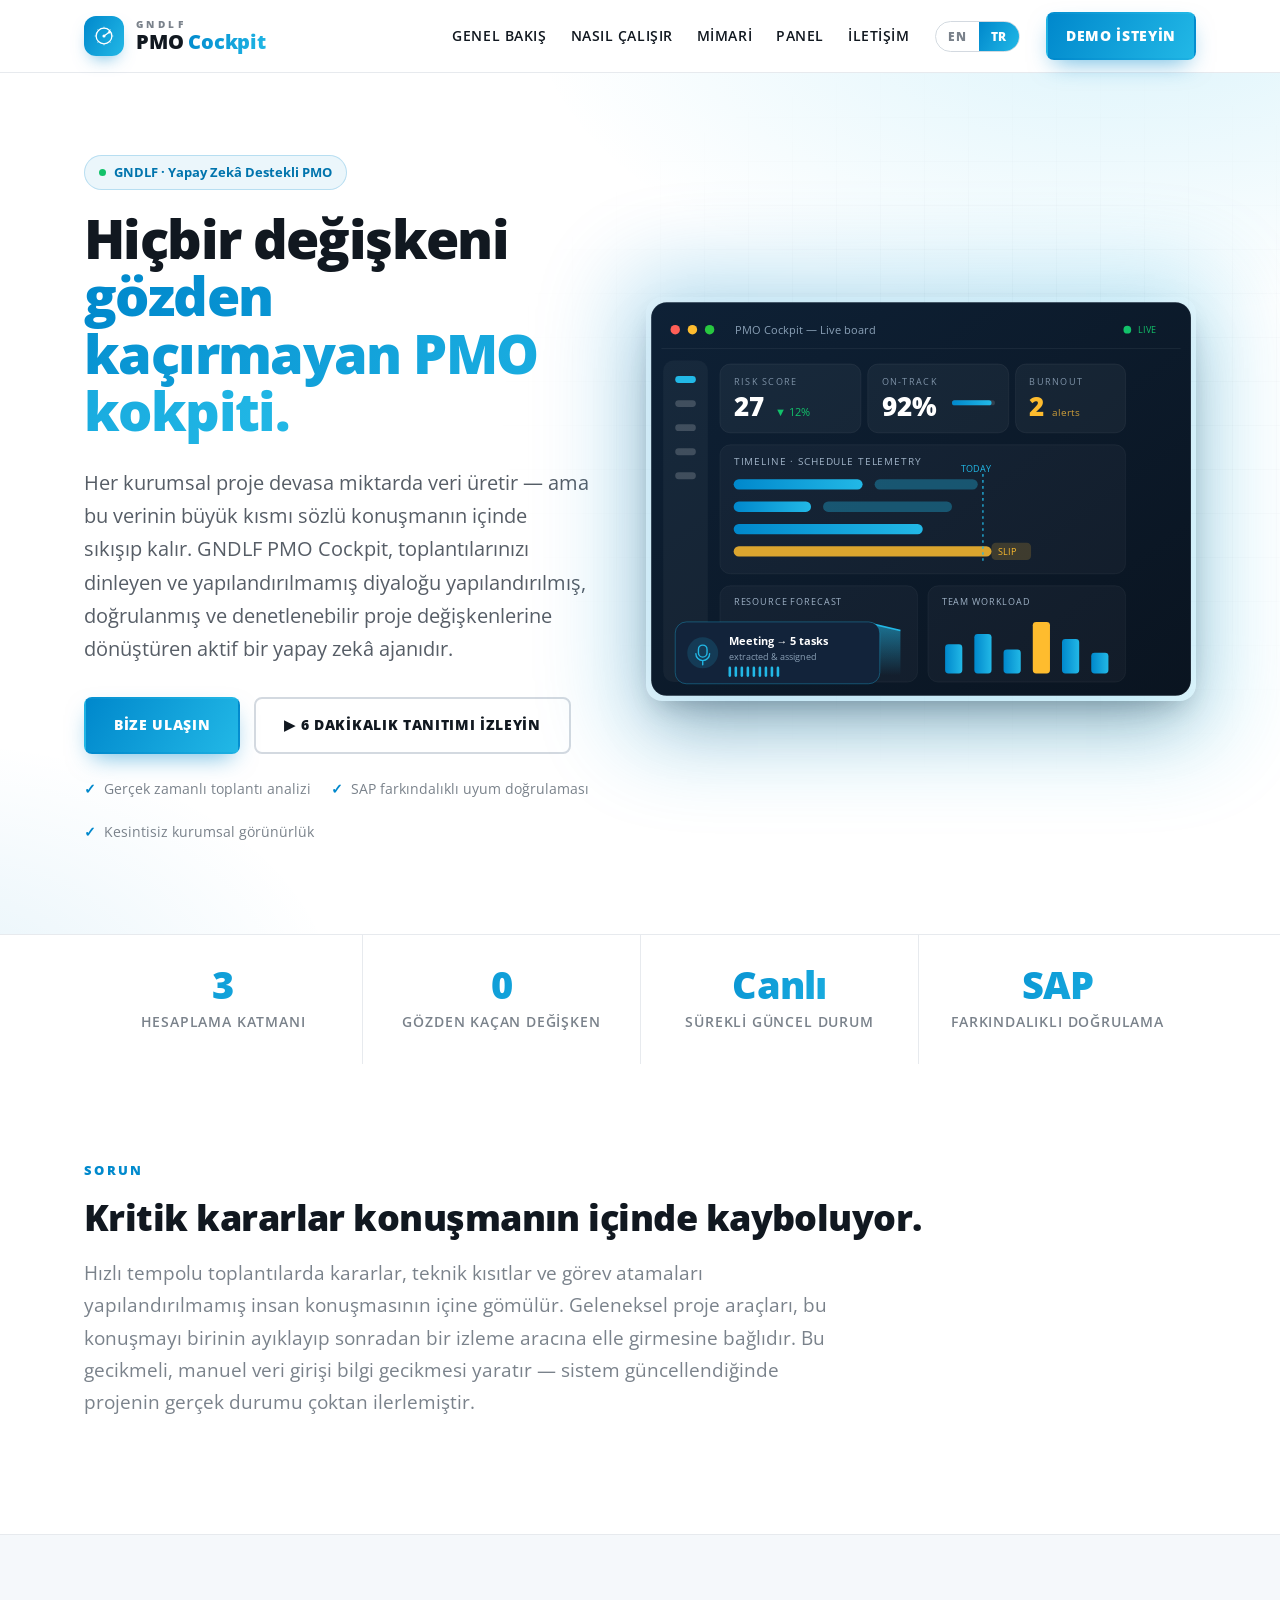
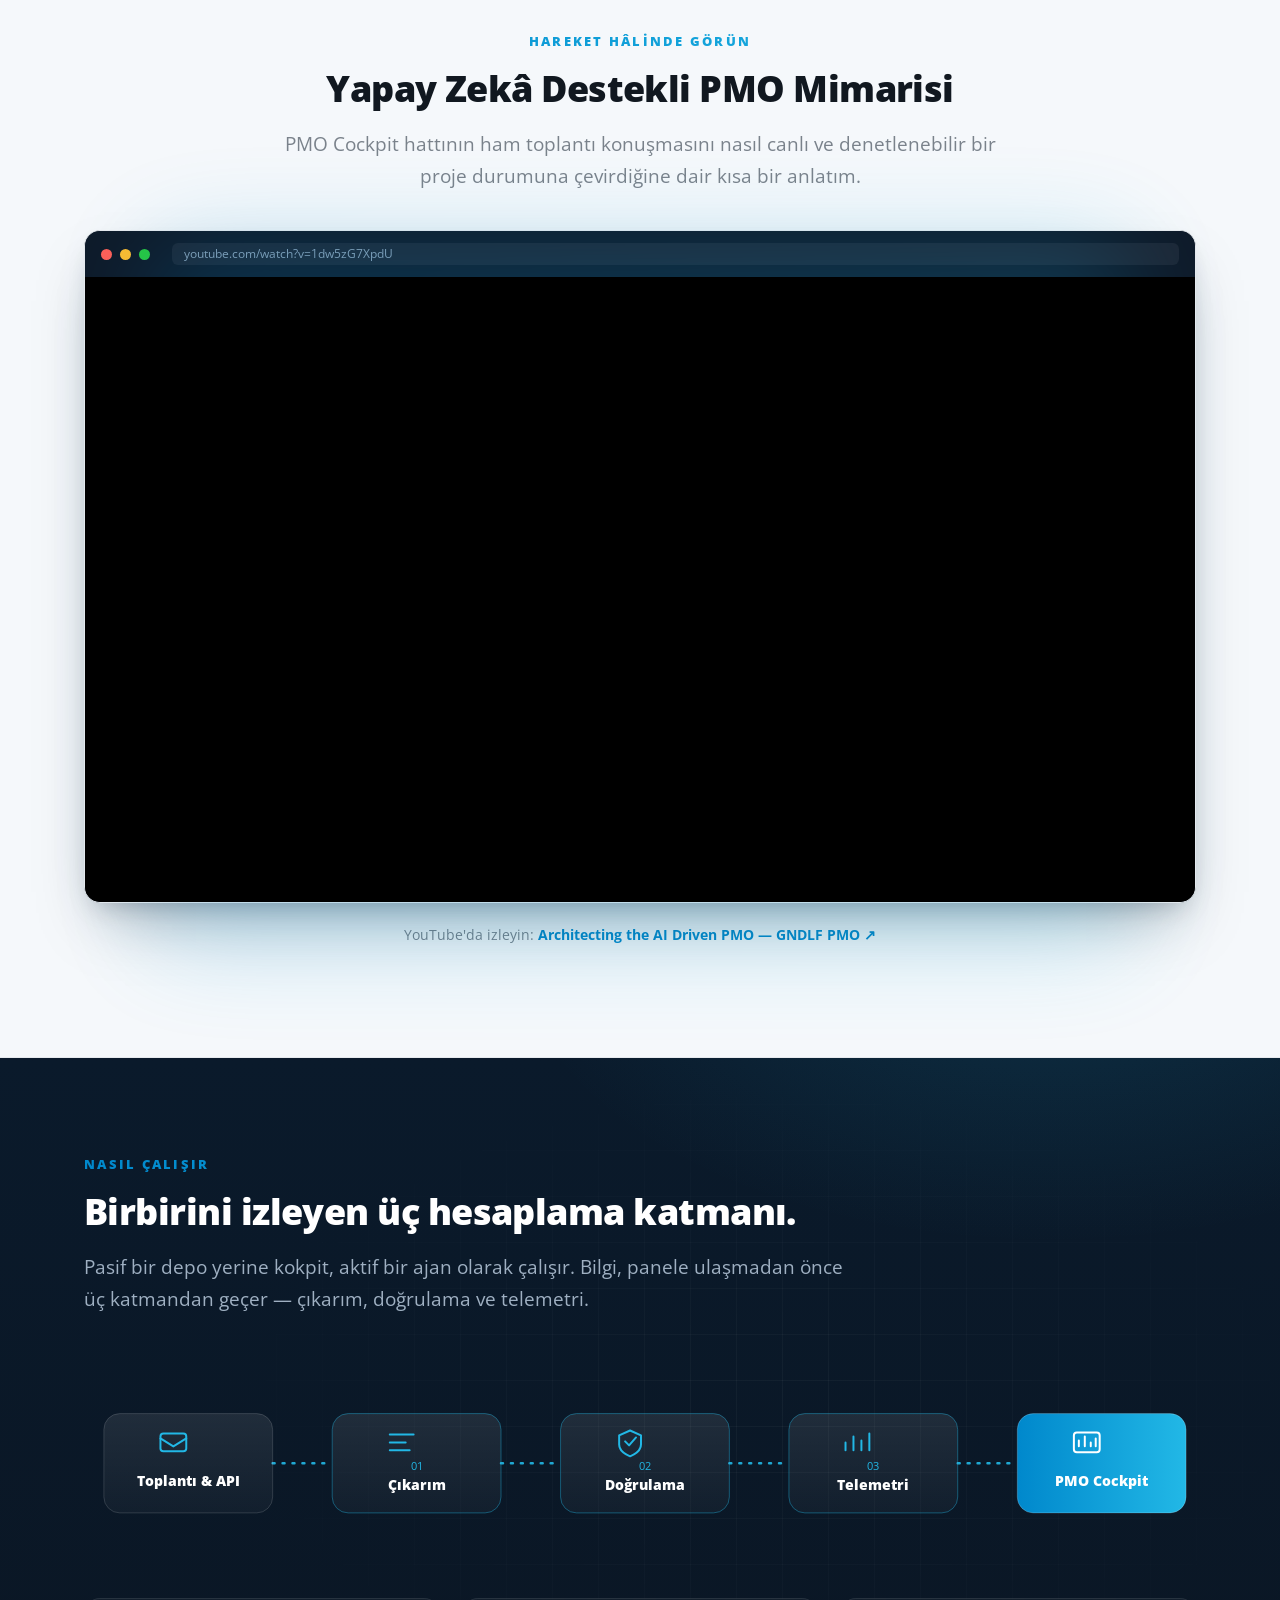
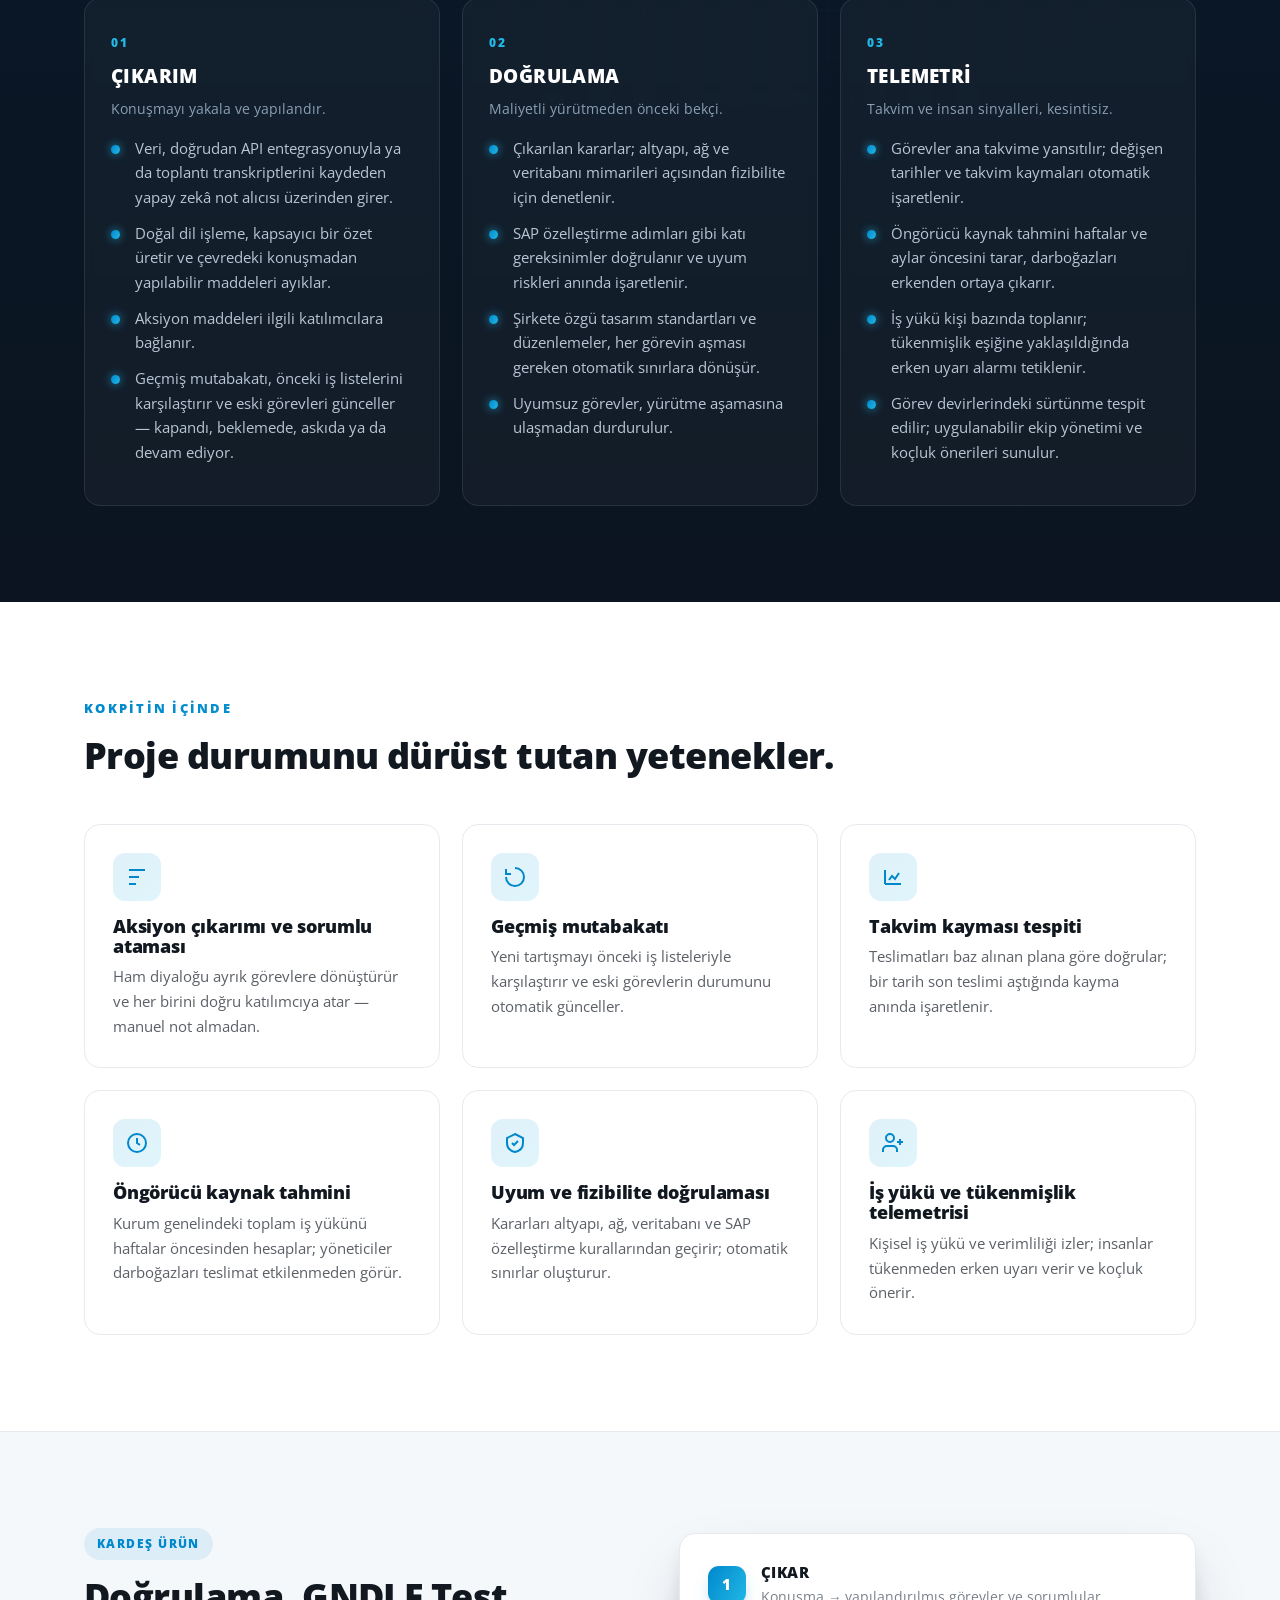
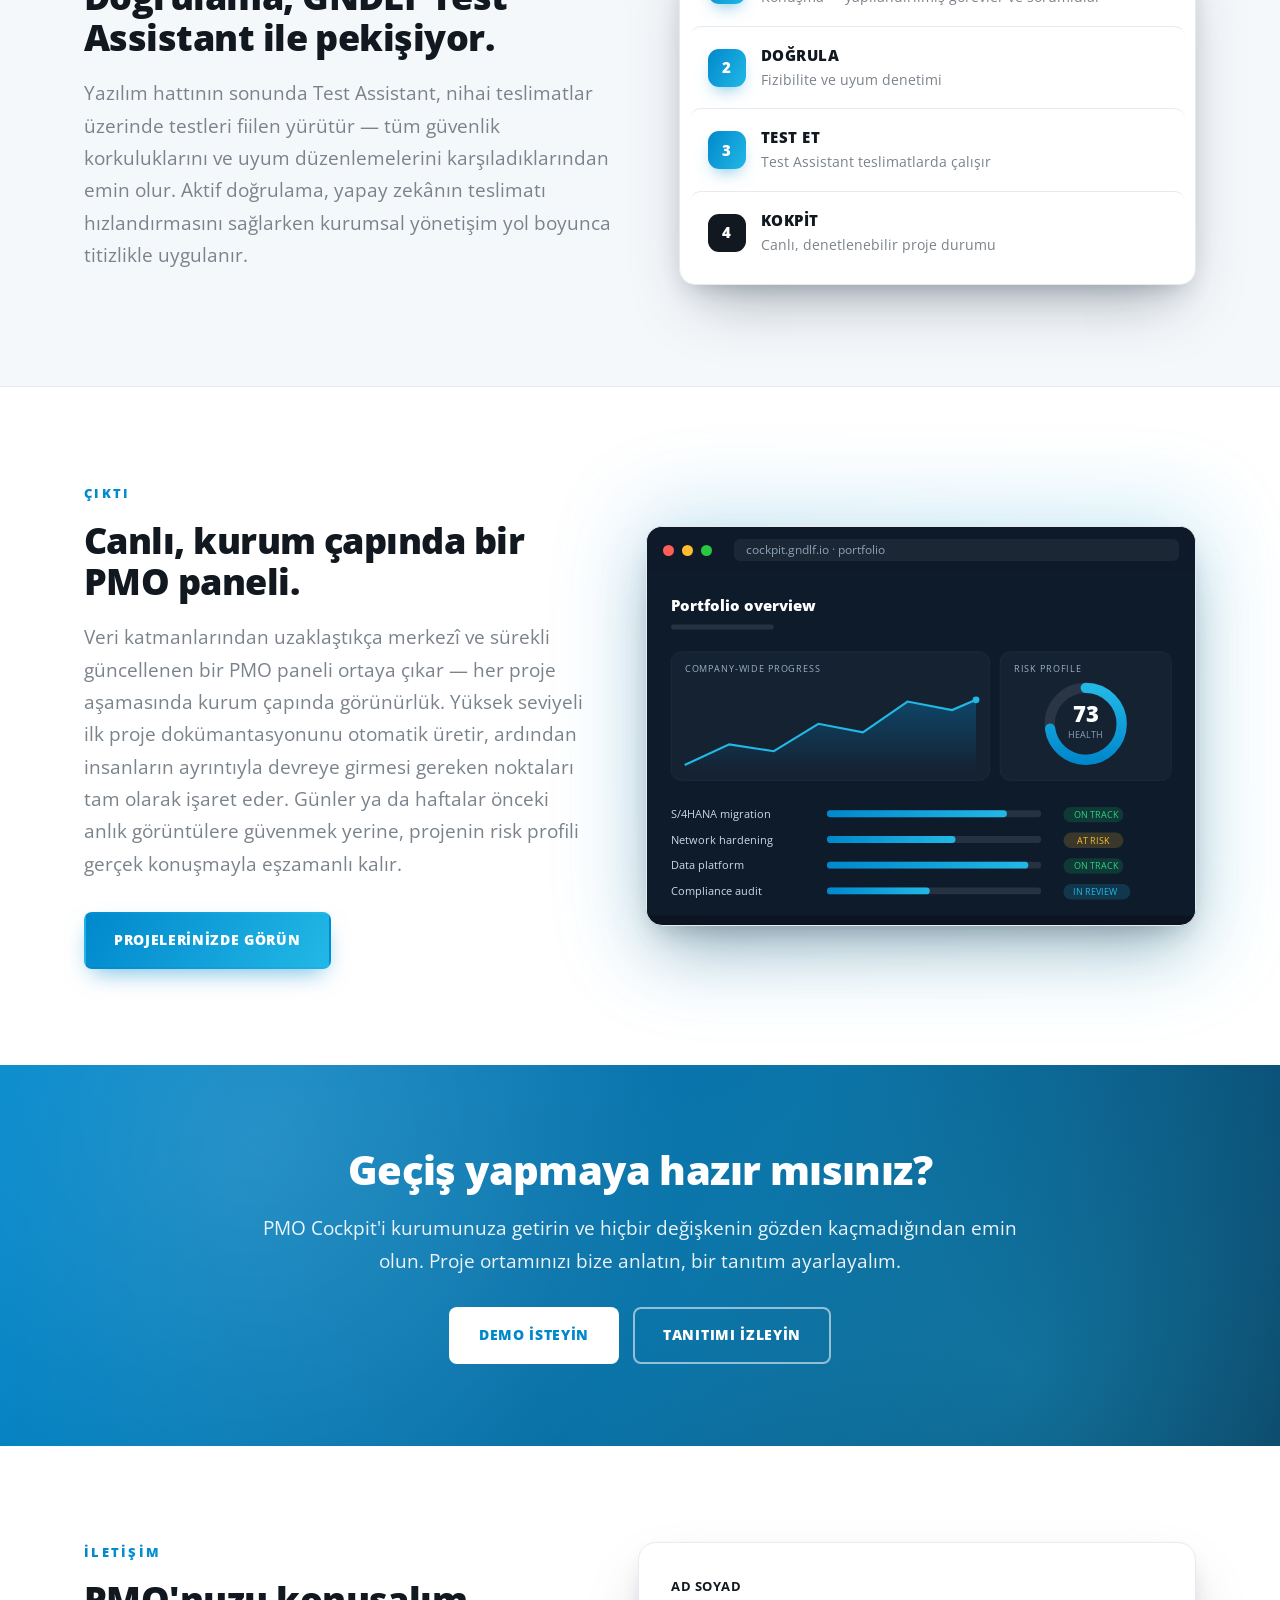
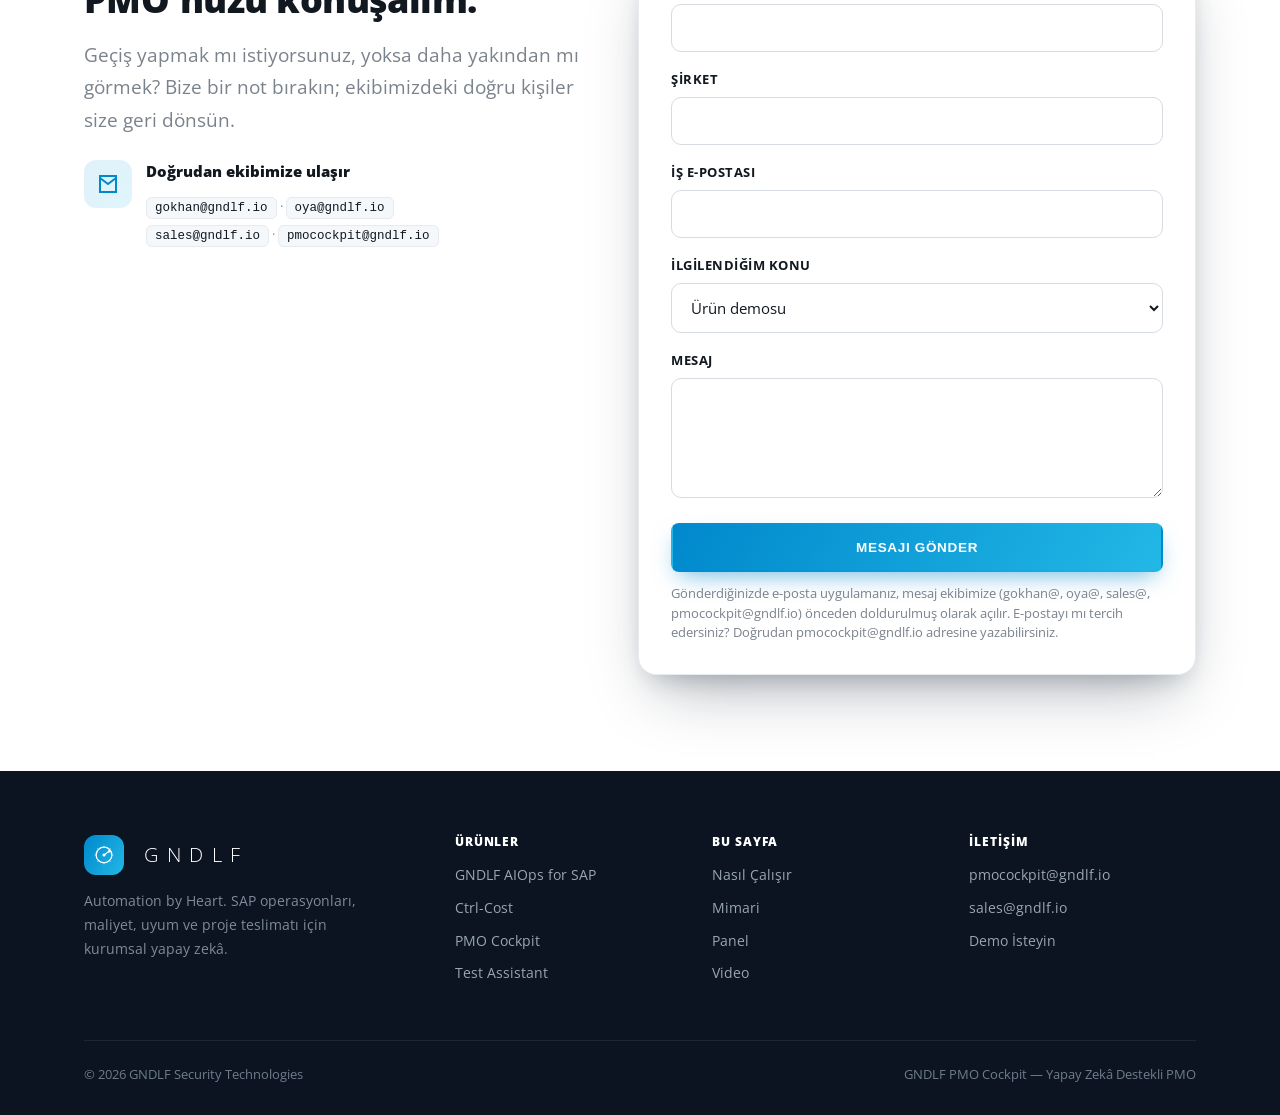
==== pmo-cockpit.html @ fa9b5750 "GNDLF PMO Cockpit sayfası eklendi ve ürün kutucuğuna link verildi - pmo-cockpit.html eklendi (yüklen" ====
<!doctype html>
<html lang="tr">
<head>
<meta charset="utf-8">
<meta name="viewport" content="width=device-width, initial-scale=1">
<title>GNDLF PMO Cockpit — AI-Driven PMO</title>
<meta name="description" content="GNDLF PMO Cockpit — an active AI agent that turns meeting speech into structured, validated, governed project variables. Extraction, validation and telemetry in one enterprise PMO cockpit.">
<link rel="preconnect" href="https://fonts.googleapis.com">
<link rel="preconnect" href="https://fonts.gstatic.com" crossorigin>
<link href="https://fonts.googleapis.com/css2?family=Open+Sans:ital,wght@0,300;0,400;0,600;0,700;0,800;1,400&display=swap" rel="stylesheet">
<link rel="icon" type="image/svg+xml" href="data:image/svg+xml,%3Csvg xmlns='http://www.w3.org/2000/svg' viewBox='0 0 120 120'%3E%3Ccircle cx='60' cy='60' r='60' fill='%230A1128'/%3E%3Cpath d='M80 80 A30 30 0 1 1 89 49' fill='none' stroke='%23D4AF37' stroke-width='12' stroke-linecap='round'/%3E%3Cpath d='M56 54 L85 57 L85 61 L56 64 Z' fill='%23D4AF37'/%3E%3Crect x='24' y='46' width='8' height='8' rx='1.5' fill='%23D4AF37'/%3E%3Crect x='15' y='56' width='6' height='6' rx='1' fill='%23D4AF37'/%3E%3C/svg%3E">
<style>
  :root{
    --ink:#111820;
    --body:#5b6067;
    --muted:#7a828b;
    --blue:#0088cc;
    --blue-2:#22b8e6;
    --blue-dark:#0074ad;
    --navy:#0a1a2b;
    --navy-2:#0d2438;
    --line:#e7eaee;
    --bg:#ffffff;
    --bg-alt:#f5f8fb;
    --dark:#0b1420;
    --radius:8px;
    --wrap:1160px;
    --shadow-sm:0 1px 2px rgba(16,24,32,.05), 0 6px 20px rgba(16,24,32,.06);
    --shadow-lg:0 30px 60px -20px rgba(10,26,43,.35), 0 12px 26px -12px rgba(10,26,43,.25);
    --grad:linear-gradient(120deg,#0088cc,#22b8e6);
  }
  *{box-sizing:border-box}
  html{scroll-behavior:smooth}
  body{
    margin:0;font-family:"Open Sans",Arial,sans-serif;color:var(--body);
    background:var(--bg);font-size:17px;line-height:1.7;-webkit-font-smoothing:antialiased;overflow-x:hidden
  }
  a{color:var(--blue);text-decoration:none}
  a:hover{color:var(--blue-dark)}
  img,svg{max-width:100%}
  .wrap{max-width:var(--wrap);margin:0 auto;padding:0 24px}
  h1,h2,h3,h4{color:var(--ink);font-weight:800;line-height:1.14;margin:0 0 .5em;letter-spacing:-.015em}
  h2{font-size:36px}
  h3{font-size:20px}
  .eyebrow{font-size:12.5px;font-weight:800;letter-spacing:.18em;text-transform:uppercase;
    background:var(--grad);-webkit-background-clip:text;background-clip:text;-webkit-text-fill-color:transparent;color:var(--blue);margin:0 0 16px}
  .section{padding:96px 0}
  .section--alt{background:var(--bg-alt);border-top:1px solid var(--line);border-bottom:1px solid var(--line)}
  .lead{font-size:19px;color:var(--muted);max-width:760px}
  .center{text-align:center}
  .center .lead{margin-left:auto;margin-right:auto}

  /* Buttons */
  .btn{display:inline-flex;align-items:center;gap:9px;font-weight:800;text-transform:uppercase;letter-spacing:.05em;
    font-size:13.5px;padding:15px 28px;border-radius:var(--radius);cursor:pointer;border:2px solid transparent;transition:.18s ease;white-space:nowrap}
  .btn--primary{background:var(--grad);color:#fff;box-shadow:0 10px 24px -8px rgba(0,136,204,.6)}
  .btn--primary:hover{color:#fff;transform:translateY(-2px);box-shadow:0 16px 30px -8px rgba(0,136,204,.7)}
  .btn--ghost{background:transparent;color:var(--ink);border-color:#d3d9e0}
  .btn--ghost:hover{border-color:var(--blue);color:var(--blue)}
  .btn--light{background:#fff;color:var(--ink)}
  .btn--light:hover{color:var(--blue)}
  .btn--onblue{background:#fff;color:var(--blue)}
  .btn--onblue:hover{transform:translateY(-2px)}
  .btn--outline-light{background:transparent;color:#fff;border-color:rgba(255,255,255,.55)}
  .btn--outline-light:hover{border-color:#fff;color:#fff}

  /* Header */
  header{position:sticky;top:0;z-index:60;background:rgba(255,255,255,.85);backdrop-filter:blur(12px);border-bottom:1px solid var(--line)}
  .nav{display:flex;align-items:center;gap:26px;height:72px;position:relative}
  .brand{display:flex;align-items:center;gap:12px;margin-right:auto;text-decoration:none}
  .brandmark{width:40px;height:40px;flex:0 0 40px;border-radius:12px;background:var(--grad);color:#fff;
    display:flex;align-items:center;justify-content:center;box-shadow:0 8px 18px -8px rgba(0,136,204,.7)}
  .brandmark svg{width:24px;height:24px;display:block}
  .wordmark{line-height:1}
  .kicker{display:block;font-size:9.5px;font-weight:800;letter-spacing:.36em;text-transform:uppercase;color:var(--muted);margin-bottom:3px}
  .wname{font-size:20px;font-weight:800;letter-spacing:-.01em;color:var(--ink)}
  .wname .c{background:var(--grad);-webkit-background-clip:text;background-clip:text;-webkit-text-fill-color:transparent}
  .logo{font-weight:300;font-size:26px;letter-spacing:.42em;color:var(--ink);text-transform:uppercase;padding-left:.42em}
  .foot-brand{display:flex;align-items:center;gap:12px}
  .foot-brand .brandmark{box-shadow:none}
  .nav-links{display:flex;gap:24px}
  .nav-links a{color:var(--ink);font-weight:600;font-size:14px;text-transform:uppercase;letter-spacing:.04em}
  .nav-links a:hover{color:var(--blue)}
  .lang{display:flex;border:1px solid #d3d9e0;border-radius:40px;overflow:hidden}
  .lang button{border:0;background:transparent;padding:6px 12px;font-family:inherit;font-weight:800;font-size:12px;letter-spacing:.05em;color:var(--muted);cursor:pointer}
  .lang button.active{background:var(--grad);color:#fff}
  .nav .btn{padding:11px 18px}
  .menu-toggle{display:none;border:0;background:transparent;cursor:pointer;font-size:24px;color:var(--ink);line-height:1}

  /* HERO */
  .hero{position:relative;overflow:hidden;padding:82px 0 90px;background:
    radial-gradient(1000px 520px at 88% -8%, rgba(34,184,230,.16), transparent 60%),
    radial-gradient(760px 480px at -6% 108%, rgba(0,136,204,.10), transparent 55%),#fff}
  .hero::before{content:"";position:absolute;inset:0;
    background-image:linear-gradient(rgba(10,26,43,.035) 1px,transparent 1px),linear-gradient(90deg,rgba(10,26,43,.035) 1px,transparent 1px);
    background-size:44px 44px;mask-image:radial-gradient(700px 500px at 78% 40%,#000,transparent 75%);pointer-events:none}
  .hero .wrap{position:relative;display:grid;grid-template-columns:1.03fr 1.12fr;gap:56px;align-items:center}
  .hero-badge{display:inline-flex;align-items:center;gap:8px;font-size:12.5px;font-weight:700;color:var(--blue-dark);
    background:rgba(0,136,204,.08);border:1px solid rgba(0,136,204,.22);padding:6px 14px;border-radius:40px;margin-bottom:20px}
  .hero-badge .d{width:7px;height:7px;border-radius:50%;background:#12c26a;box-shadow:0 0 0 0 rgba(18,194,106,.6);animation:pulse 2s infinite}
  @keyframes pulse{0%{box-shadow:0 0 0 0 rgba(18,194,106,.5)}70%{box-shadow:0 0 0 8px rgba(18,194,106,0)}100%{box-shadow:0 0 0 0 rgba(18,194,106,0)}}
  .hero h1{font-size:54px;line-height:1.06;letter-spacing:-.03em;color:var(--ink)}
  .hero h1 .grad{background:var(--grad);-webkit-background-clip:text;background-clip:text;-webkit-text-fill-color:transparent}
  .hero .lead{margin-top:20px;font-size:19.5px;color:#565d66}
  .hero-cta{display:flex;gap:14px;flex-wrap:wrap;margin-top:32px}
  .hero-note{margin-top:24px;font-size:13.5px;color:var(--muted);display:flex;gap:20px;flex-wrap:wrap}
  .hero-note span{display:inline-flex;align-items:center;gap:8px}
  .tick{color:var(--blue);font-weight:800}
  .hero-visual{position:relative}
  .hero-visual .glow{position:absolute;inset:-6% -4% -10% -4%;background:var(--grad);filter:blur(46px);opacity:.28;border-radius:30px;z-index:0}
  .hero-visual svg{position:relative;z-index:1;display:block;width:100%;height:auto;border-radius:16px;box-shadow:var(--shadow-lg)}

  /* STATS strip */
  .stats{border-top:1px solid var(--line);background:#fff}
  .stats .wrap{display:grid;grid-template-columns:repeat(4,1fr);gap:0}
  .stats .s{padding:30px 24px;text-align:center;border-left:1px solid var(--line)}
  .stats .s:first-child{border-left:0}
  .stats .n{font-size:38px;font-weight:800;letter-spacing:-.02em;background:var(--grad);-webkit-background-clip:text;background-clip:text;-webkit-text-fill-color:transparent;line-height:1}
  .stats .l{font-size:13.5px;color:var(--muted);margin-top:8px;text-transform:uppercase;letter-spacing:.06em;font-weight:600}

  /* VIDEO */
  .browser{border-radius:16px;overflow:hidden;box-shadow:var(--shadow-lg);border:1px solid var(--line);background:#0b1420}
  .browser .bar{display:flex;align-items:center;gap:8px;padding:12px 16px;background:#0e1a29}
  .browser .bar i{width:11px;height:11px;border-radius:50%;display:inline-block}
  .browser .bar .u{margin-left:14px;flex:1;height:22px;border-radius:6px;background:rgba(255,255,255,.06);display:flex;align-items:center;padding:0 12px;color:#8aa0b6;font-size:12px}
  .video-frame{position:relative;padding-top:56.25%;background:#000}
  .video-frame iframe{position:absolute;inset:0;width:100%;height:100%;border:0}
  .video-glow{position:relative}
  .video-glow::before{content:"";position:absolute;inset:2% 6% -6% 6%;background:var(--grad);filter:blur(50px);opacity:.22;border-radius:30px}
  .video-meta{margin-top:20px;font-size:14px;color:var(--muted)}
  .video-meta a{font-weight:700}

  /* DARK architecture band */
  .section--dark{position:relative;background:radial-gradient(900px 500px at 82% -10%,rgba(34,184,230,.14),transparent 60%),linear-gradient(180deg,#0a1a2b,#0b1420);color:#c4cfdb;overflow:hidden}
  .section--dark::before{content:"";position:absolute;inset:0;
    background-image:linear-gradient(rgba(255,255,255,.04) 1px,transparent 1px),linear-gradient(90deg,rgba(255,255,255,.04) 1px,transparent 1px);
    background-size:46px 46px;mask-image:radial-gradient(760px 460px at 60% 30%,#000,transparent 78%);pointer-events:none}
  .section--dark .wrap{position:relative}
  .section--dark h2{color:#fff}
  .section--dark .lead{color:#9fb0c2}
  .section--dark .eyebrow{color:#22b8e6}
  .pipe-wrap{margin:44px 0 8px;overflow-x:auto}
  .pipe-wrap svg{min-width:860px;width:100%;height:auto;display:block}
  .layers{display:grid;grid-template-columns:repeat(3,1fr);gap:22px;margin-top:30px}
  .layer{background:rgba(255,255,255,.035);border:1px solid rgba(255,255,255,.09);border-radius:16px;padding:28px 26px;transition:.2s ease;backdrop-filter:blur(4px)}
  .layer:hover{border-color:rgba(34,184,230,.5);transform:translateY(-3px);box-shadow:0 24px 50px -24px rgba(0,0,0,.7)}
  .layer .num{font-size:12px;font-weight:800;color:#22b8e6;letter-spacing:.14em}
  .layer h3{margin-top:10px;color:#fff;text-transform:uppercase;letter-spacing:.02em;font-size:19px}
  .layer .cap{margin:4px 0 0;color:#8ba0b4;font-size:14px}
  .layer ul{margin:16px 0 0;padding:0;list-style:none}
  .layer li{position:relative;padding-left:24px;margin-bottom:11px;font-size:14.5px;color:#b9c6d4}
  .layer li::before{content:"";position:absolute;left:0;top:8px;width:9px;height:9px;border-radius:50%;background:var(--grad);box-shadow:0 0 10px rgba(34,184,230,.8)}

  /* FEATURE grid */
  .grid{display:grid;grid-template-columns:repeat(3,1fr);gap:22px;margin-top:48px}
  .card{position:relative;background:#fff;border:1px solid var(--line);border-radius:16px;padding:28px;transition:.2s ease;overflow:hidden}
  .card::after{content:"";position:absolute;left:0;top:0;height:3px;width:100%;background:var(--grad);transform:scaleX(0);transform-origin:left;transition:.25s}
  .card:hover{border-color:#c7e6f5;box-shadow:var(--shadow-lg);transform:translateY(-4px)}
  .card:hover::after{transform:scaleX(1)}
  .ic{width:48px;height:48px;border-radius:12px;background:linear-gradient(135deg,rgba(0,136,204,.12),rgba(34,184,230,.14));color:var(--blue);display:flex;align-items:center;justify-content:center;margin-bottom:16px}
  .ic svg{width:24px;height:24px}
  .card h3{font-size:17.5px;letter-spacing:-.01em}
  .card p{margin:6px 0 0;font-size:14.5px}

  /* SPLIT (test assistant) */
  .split{display:grid;grid-template-columns:1.05fr 1fr;gap:52px;align-items:center}
  .badge{display:inline-block;font-size:12px;font-weight:800;letter-spacing:.12em;text-transform:uppercase;color:var(--blue);background:rgba(0,136,204,.10);padding:6px 13px;border-radius:40px;margin-bottom:16px}
  .flow{background:#fff;border:1px solid var(--line);border-radius:16px;padding:10px;box-shadow:var(--shadow-lg)}
  .flow .step{display:flex;align-items:center;gap:15px;padding:17px 18px;border-radius:11px;transition:.2s}
  .flow .step:hover{background:var(--bg-alt)}
  .flow .step + .step{border-top:1px solid var(--line)}
  .flow .dot{width:38px;height:38px;border-radius:11px;flex:0 0 38px;background:var(--grad);color:#fff;display:flex;align-items:center;justify-content:center;font-weight:800;font-size:15px;box-shadow:0 8px 18px -8px rgba(0,136,204,.7)}
  .flow .step:last-child .dot{background:var(--ink);box-shadow:none}
  .flow .t{font-weight:800;color:var(--ink);font-size:14.5px;text-transform:uppercase;letter-spacing:.03em}
  .flow .d{font-size:13.5px;color:var(--muted)}

  /* DASHBOARD section */
  .dash-grid{display:grid;grid-template-columns:1fr 1.08fr;gap:52px;align-items:center}
  .dash-visual{position:relative}
  .dash-visual .glow{position:absolute;inset:-4% -2% -8% -2%;background:var(--grad);filter:blur(44px);opacity:.2;border-radius:24px}
  .dash-visual .browser{position:relative}

  /* CTA band */
  .band{position:relative;overflow:hidden;background:linear-gradient(120deg,#0088cc 0%,#0a6fa3 55%,#0a1a2b 130%);color:#fff;text-align:center;padding:82px 0}
  .band::before{content:"";position:absolute;inset:0;background-image:radial-gradient(circle at 20% 20%,rgba(255,255,255,.14),transparent 40%),radial-gradient(circle at 80% 80%,rgba(34,184,230,.3),transparent 45%);pointer-events:none}
  .band .wrap{position:relative}
  .band h2{color:#fff;font-size:40px}
  .band .lead{color:rgba(255,255,255,.92);margin:0 auto}
  .band .hero-cta{justify-content:center;margin-top:30px}

  /* CONTACT */
  .contact-grid{display:grid;grid-template-columns:1fr 1.12fr;gap:56px;align-items:start}
  .form{background:#fff;border:1px solid var(--line);border-radius:18px;padding:32px;box-shadow:var(--shadow-lg)}
  .field{margin-bottom:16px}
  .field label{display:block;font-size:13px;font-weight:700;color:var(--ink);text-transform:uppercase;letter-spacing:.04em;margin-bottom:7px}
  .field input,.field select,.field textarea{width:100%;font-family:inherit;font-size:15px;color:var(--ink);padding:13px 15px;border:1px solid #d6dce2;border-radius:10px;background:#fff;transition:.15s}
  .field input:focus,.field select:focus,.field textarea:focus{outline:none;border-color:var(--blue);box-shadow:0 0 0 3px rgba(0,136,204,.16)}
  .field textarea{min-height:120px;resize:vertical}
  .form .btn{width:100%;justify-content:center}
  .form small{display:block;color:var(--muted);font-size:12.5px;margin-top:12px;line-height:1.55}
  .contact-info ul{padding:0;margin:24px 0 0;list-style:none}
  .contact-info li{margin:0 0 18px;display:flex;gap:14px;align-items:flex-start}
  .contact-info .ic{margin:0;flex:0 0 48px}
  .contact-info .k{font-weight:800;color:var(--ink);font-size:14.5px}
  .recips{margin-top:8px;font-size:13px;color:var(--muted);line-height:2}
  .recips code{background:var(--bg-alt);border:1px solid var(--line);border-radius:6px;padding:3px 8px;font-size:12.5px;color:var(--ink)}

  /* Footer */
  footer{background:var(--dark);color:#9aa6b4;padding:64px 0 30px;font-size:14px}
  footer .cols{display:grid;grid-template-columns:1.5fr 1fr 1fr 1fr;gap:30px}
  footer .logo{color:#fff;font-size:22px}
  footer .tag{color:#7f8b9a;margin-top:14px;max-width:34ch}
  footer h4{color:#fff;text-transform:uppercase;letter-spacing:.08em;font-size:12px;margin:0 0 14px}
  footer a{color:#9aa6b4;display:block;margin-bottom:9px}
  footer a:hover{color:#22b8e6}
  .foot-bottom{border-top:1px solid #1c2836;margin-top:46px;padding-top:22px;display:flex;justify-content:space-between;gap:14px;flex-wrap:wrap;color:#6f7c8b;font-size:13px}

  /* Reveal on scroll (progressive) */
  .js .reveal{opacity:0;transform:translateY(22px);transition:opacity .7s ease,transform .7s ease}
  .js .reveal.in{opacity:1;transform:none}

  /* SVG animation helpers */
  .wv rect{transform-box:fill-box;transform-origin:bottom;animation:wv 1.1s ease-in-out infinite}
  @keyframes wv{0%,100%{transform:scaleY(.35)}50%{transform:scaleY(1)}}
  .blink{animation:blink 1.6s ease-in-out infinite}
  @keyframes blink{0%,100%{opacity:1}50%{opacity:.25}}
  .flowdot{animation:flowdash 2.2s linear infinite}
  @keyframes flowdash{to{stroke-dashoffset:-40}}
  @media (prefers-reduced-motion: reduce){*{animation:none!important;transition:none!important}.js .reveal{opacity:1;transform:none}}

  @media (max-width:980px){
    .hero .wrap{grid-template-columns:1fr;gap:40px}
    .hero-visual{order:-1}
    .split,.contact-grid,.dash-grid{grid-template-columns:1fr}
    .dash-visual{order:-1}
  }
  @media (max-width:900px){
    .menu-toggle{display:block;order:3}
    .lang{order:2}
    .nav-cta{display:none}
    .nav-links{position:absolute;top:72px;left:-24px;right:-24px;flex-direction:column;gap:0;background:#fff;border-bottom:1px solid var(--line);box-shadow:var(--shadow-lg);padding:8px 0;display:none}
    .nav-links.open{display:flex}
    .nav-links a{padding:14px 24px}
    .nav-links a + a{border-top:1px solid var(--line)}
    .hero h1{font-size:42px}
    h2{font-size:29px}
    .band h2{font-size:30px}
    .layers,.grid{grid-template-columns:1fr}
    .stats .wrap{grid-template-columns:repeat(2,1fr)}
    .stats .s:nth-child(-n+2){border-bottom:1px solid var(--line)}
    .stats .s:nth-child(odd){border-left:0}
    .section{padding:68px 0}
  }
  @media (max-width:560px){
    .hero h1{font-size:34px}
    body{font-size:16px}
    .brand .pill{display:none}
    .nav{gap:14px}
    .stats .n{font-size:30px}
  }
</style>
</head>
<body class="no-js">

<svg width="0" height="0" style="position:absolute" aria-hidden="true"><defs>
  <symbol id="dial" viewBox="0 0 64 64">
    <g fill="none" stroke="currentColor" stroke-width="3.4" stroke-linecap="round" stroke-linejoin="round">
      <circle cx="32" cy="32" r="21"/>
      <g stroke-width="2.6" opacity=".55">
        <path d="M32 8 v4"/><path d="M56 32 h-4"/><path d="M32 56 v-4"/><path d="M12 32 h-4"/>
        <path d="M48.9 15.1 l-2.8 2.8"/><path d="M48.9 48.9 l-2.8 -2.8"/><path d="M15.1 48.9 l2.8 -2.8"/><path d="M15.1 15.1 l2.8 2.8"/>
      </g>
      <path d="M32 32 L46 22"/>
    </g>
    <circle cx="32" cy="32" r="4.2" fill="currentColor"/>
    <circle cx="46" cy="22" r="3.4" fill="currentColor"/>
  </symbol>
</defs></svg>

<header>
  <div class="wrap nav">
    <a class="brand" href="#overview" aria-label="GNDLF PMO Cockpit">
      <span class="brandmark"><svg viewBox="0 0 64 64"><use href="#dial"/></svg></span>
      <span class="wordmark">
        <span class="kicker">GNDLF</span>
        <span class="wname">PMO <span class="c">Cockpit</span></span>
      </span>
    </a>
    <nav class="nav-links">
      <a href="#overview" data-i18n="nav_overview">Overview</a>
      <a href="#how" data-i18n="nav_how">How it works</a>
      <a href="#architecture" data-i18n="nav_arch">Architecture</a>
      <a href="#dashboard" data-i18n="nav_dash">Dashboard</a>
      <a href="#contact" data-i18n="nav_contact">Contact</a>
    </nav>
    <div class="lang" role="group" aria-label="Language">
      <button type="button" data-set-lang="en">EN</button>
      <button type="button" data-set-lang="tr">TR</button>
    </div>
    <a href="#contact" class="btn btn--primary nav-cta" data-i18n="nav_cta">Request a demo</a>
    <button class="menu-toggle" id="menuToggle" aria-label="Menu" aria-expanded="false">☰</button>
  </div>
</header>

<!-- HERO -->
<section class="hero" id="overview">
  <div class="wrap">
    <div class="hero-copy">
      <span class="hero-badge"><span class="d"></span><span data-i18n="hero_badge">GNDLF · AI-Driven PMO</span></span>
      <h1><span data-i18n="hero_h1a">The PMO cockpit that</span> <span class="grad" data-i18n="hero_h1b">never misses a variable.</span></h1>
      <p class="lead" data-i18n="hero_lead">Every enterprise project generates a huge amount of data — but most of it stays trapped in the spoken word. GNDLF PMO Cockpit is an active AI agent that listens to your meetings and turns unstructured dialogue into structured, validated, governed project variables.</p>
      <div class="hero-cta">
        <a href="#contact" class="btn btn--primary" data-i18n="hero_cta1">Talk to us</a>
        <a href="#video" class="btn btn--ghost" data-i18n="hero_cta2">▶ Watch the 6-min overview</a>
      </div>
      <div class="hero-note">
        <span><span class="tick">✓</span> <span data-i18n="hero_n1">Real-time meeting ingestion</span></span>
        <span><span class="tick">✓</span> <span data-i18n="hero_n2">SAP-aware compliance validation</span></span>
        <span><span class="tick">✓</span> <span data-i18n="hero_n3">Continuous enterprise visibility</span></span>
      </div>
    </div>

    <!-- HERO PRODUCT MOCKUP (inline SVG) -->
    <div class="hero-visual reveal">
      <span class="glow"></span>
      <svg viewBox="0 0 640 470" role="img" aria-label="PMO Cockpit dashboard preview">
        <defs>
          <linearGradient id="wnd" x1="0" y1="0" x2="1" y2="1">
            <stop offset="0" stop-color="#0e2136"/><stop offset="1" stop-color="#0a1420"/>
          </linearGradient>
          <linearGradient id="bar" x1="0" y1="0" x2="1" y2="0">
            <stop offset="0" stop-color="#0088cc"/><stop offset="1" stop-color="#22b8e6"/>
          </linearGradient>
          <linearGradient id="area" x1="0" y1="0" x2="0" y2="1">
            <stop offset="0" stop-color="#22b8e6" stop-opacity=".55"/><stop offset="1" stop-color="#22b8e6" stop-opacity="0"/>
          </linearGradient>
        </defs>
        <rect x="6" y="6" width="628" height="458" rx="18" fill="url(#wnd)" stroke="rgba(255,255,255,.09)"/>
        <!-- title bar -->
        <circle cx="34" cy="38" r="5.5" fill="#ff5f57"/><circle cx="54" cy="38" r="5.5" fill="#febc2e"/><circle cx="74" cy="38" r="5.5" fill="#28c840"/>
        <text x="104" y="43" fill="#8aa0b6" font-size="13" font-family="Open Sans">PMO Cockpit — Live board</text>
        <circle class="blink" cx="560" cy="38" r="4.5" fill="#12c26a"/><text x="572" y="42" fill="#12c26a" font-size="11" font-family="Open Sans">LIVE</text>
        <line x1="18" y1="60" x2="622" y2="60" stroke="rgba(255,255,255,.07)"/>
        <!-- sidebar -->
        <rect x="20" y="74" width="52" height="374" rx="12" fill="rgba(255,255,255,.04)"/>
        <rect x="34" y="92" width="24" height="8" rx="4" fill="#22b8e6"/>
        <rect x="34" y="120" width="24" height="8" rx="4" fill="rgba(255,255,255,.18)"/>
        <rect x="34" y="148" width="24" height="8" rx="4" fill="rgba(255,255,255,.18)"/>
        <rect x="34" y="176" width="24" height="8" rx="4" fill="rgba(255,255,255,.18)"/>
        <rect x="34" y="204" width="24" height="8" rx="4" fill="rgba(255,255,255,.18)"/>
        <!-- KPI tiles -->
        <g font-family="Open Sans">
          <rect x="86" y="78" width="164" height="80" rx="12" fill="rgba(255,255,255,.045)" stroke="rgba(255,255,255,.07)"/>
          <text x="102" y="102" fill="#7f93a8" font-size="11" letter-spacing="1.5">RISK SCORE</text>
          <text x="102" y="138" fill="#fff" font-size="30" font-weight="800">27</text>
          <text x="150" y="138" fill="#12c26a" font-size="13">▼ 12%</text>

          <rect x="258" y="78" width="164" height="80" rx="12" fill="rgba(255,255,255,.045)" stroke="rgba(255,255,255,.07)"/>
          <text x="274" y="102" fill="#7f93a8" font-size="11" letter-spacing="1.5">ON-TRACK</text>
          <text x="274" y="138" fill="#fff" font-size="30" font-weight="800">92%</text>
          <rect x="356" y="120" width="50" height="6" rx="3" fill="rgba(255,255,255,.12)"/>
          <rect x="356" y="120" width="46" height="6" rx="3" fill="url(#bar)"/>

          <rect x="430" y="78" width="128" height="80" rx="12" fill="rgba(255,255,255,.045)" stroke="rgba(255,255,255,.07)"/>
          <text x="446" y="102" fill="#7f93a8" font-size="11" letter-spacing="1.5">BURNOUT</text>
          <text x="446" y="138" fill="#febc2e" font-size="30" font-weight="800">2</text>
          <text x="472" y="138" fill="#c79a3a" font-size="12">alerts</text>
        </g>
        <!-- Timeline / gantt -->
        <rect x="86" y="172" width="472" height="150" rx="12" fill="rgba(255,255,255,.03)" stroke="rgba(255,255,255,.06)"/>
        <text x="102" y="196" fill="#9fb2c6" font-size="12" font-family="Open Sans" letter-spacing="1">TIMELINE · SCHEDULE TELEMETRY</text>
        <g>
          <rect x="102" y="212" width="150" height="12" rx="6" fill="url(#bar)"/>
          <rect x="266" y="212" width="120" height="12" rx="6" fill="rgba(34,184,230,.35)"/>
          <rect x="102" y="238" width="90" height="12" rx="6" fill="url(#bar)"/>
          <rect x="206" y="238" width="150" height="12" rx="6" fill="rgba(34,184,230,.35)"/>
          <rect x="102" y="264" width="220" height="12" rx="6" fill="url(#bar)"/>
          <!-- slipping task in amber past deadline -->
          <rect x="102" y="290" width="300" height="12" rx="6" fill="#febc2e" opacity=".85"/>
          <rect x="402" y="286" width="46" height="20" rx="5" fill="rgba(254,188,46,.18)"/>
          <text x="410" y="300" fill="#febc2e" font-size="10" font-family="Open Sans">SLIP</text>
        </g>
        <!-- today line -->
        <line x1="392" y1="206" x2="392" y2="310" stroke="#22b8e6" stroke-width="1.5" stroke-dasharray="3 4"/>
        <text x="366" y="204" fill="#22b8e6" font-size="10" font-family="Open Sans">TODAY</text>
        <!-- forecast area chart -->
        <rect x="86" y="336" width="230" height="112" rx="12" fill="rgba(255,255,255,.03)" stroke="rgba(255,255,255,.06)"/>
        <text x="102" y="358" fill="#9fb2c6" font-size="11" font-family="Open Sans" letter-spacing="1">RESOURCE FORECAST</text>
        <path d="M102 428 L134 412 L166 418 L198 396 L230 404 L262 380 L296 388 L296 440 L102 440 Z" fill="url(#area)"/>
        <path d="M102 428 L134 412 L166 418 L198 396 L230 404 L262 380 L296 388" fill="none" stroke="#22b8e6" stroke-width="2"/>
        <!-- workload bars -->
        <rect x="328" y="336" width="230" height="112" rx="12" fill="rgba(255,255,255,.03)" stroke="rgba(255,255,255,.06)"/>
        <text x="344" y="358" fill="#9fb2c6" font-size="11" font-family="Open Sans" letter-spacing="1">TEAM WORKLOAD</text>
        <g>
          <rect x="348" y="404" width="20" height="34" rx="4" fill="url(#bar)"/>
          <rect x="382" y="392" width="20" height="46" rx="4" fill="url(#bar)"/>
          <rect x="416" y="410" width="20" height="28" rx="4" fill="url(#bar)"/>
          <rect x="450" y="378" width="20" height="60" rx="4" fill="#febc2e"/>
          <rect x="484" y="398" width="20" height="40" rx="4" fill="url(#bar)"/>
          <rect x="518" y="414" width="20" height="24" rx="4" fill="url(#bar)"/>
        </g>
        <!-- floating "meeting -> tasks" card -->
        <g>
          <rect x="34" y="378" width="238" height="72" rx="13" fill="#12233a" stroke="rgba(34,184,230,.4)"/>
          <circle cx="66" cy="414" r="18" fill="rgba(34,184,230,.16)"/>
          <path d="M66 405 a5 5 0 0 1 5 5 v4 a5 5 0 0 1 -10 0 v-4 a5 5 0 0 1 5 -5 Z M58 415 a8 8 0 0 0 16 0 M66 423 v5" fill="none" stroke="#22b8e6" stroke-width="1.6" stroke-linecap="round"/>
          <text x="96" y="405" fill="#fff" font-size="12.5" font-family="Open Sans" font-weight="700">Meeting → 5 tasks</text>
          <text x="96" y="422" fill="#8aa0b6" font-size="10.5" font-family="Open Sans">extracted &amp; assigned</text>
          <g class="wv" transform="translate(96,430)" fill="#22b8e6">
            <rect x="0" y="0" width="3" height="12" rx="1.5" style="animation-delay:0s"/>
            <rect x="7" y="0" width="3" height="12" rx="1.5" style="animation-delay:.1s"/>
            <rect x="14" y="0" width="3" height="12" rx="1.5" style="animation-delay:.2s"/>
            <rect x="21" y="0" width="3" height="12" rx="1.5" style="animation-delay:.3s"/>
            <rect x="28" y="0" width="3" height="12" rx="1.5" style="animation-delay:.4s"/>
            <rect x="35" y="0" width="3" height="12" rx="1.5" style="animation-delay:.5s"/>
            <rect x="42" y="0" width="3" height="12" rx="1.5" style="animation-delay:.6s"/>
            <rect x="49" y="0" width="3" height="12" rx="1.5" style="animation-delay:.5s"/>
            <rect x="56" y="0" width="3" height="12" rx="1.5" style="animation-delay:.4s"/>
          </g>
        </g>
      </svg>
    </div>
  </div>
</section>

<!-- STATS -->
<section class="stats">
  <div class="wrap">
    <div class="s reveal"><div class="n" data-i18n="st1_n">3</div><div class="l" data-i18n="st1_l">Computational layers</div></div>
    <div class="s reveal"><div class="n" data-i18n="st2_n">0</div><div class="l" data-i18n="st2_l">Variables missed</div></div>
    <div class="s reveal"><div class="n" data-i18n="st3_n">Live</div><div class="l" data-i18n="st3_l">Continuously updated state</div></div>
    <div class="s reveal"><div class="n" data-i18n="st4_n">SAP</div><div class="l" data-i18n="st4_l">-aware validation</div></div>
  </div>
</section>

<!-- PROBLEM -->
<section class="section">
  <div class="wrap reveal">
    <p class="eyebrow" data-i18n="prob_eyebrow">The problem</p>
    <h2 data-i18n="prob_h2">Critical decisions are buried in conversation.</h2>
    <p class="lead" data-i18n="prob_lead">During fast-paced meetings, decisions, technical constraints and task assignments are buried inside unstructured human conversation. Traditional project tools rely on someone parsing that conversation and typing it into a tracker after the fact. That delayed, manual data entry introduces information latency — by the time the system is updated, the project's actual state has already moved on.</p>
  </div>
</section>

<!-- VIDEO -->
<section class="section section--alt" id="video">
  <div class="wrap">
    <div class="center reveal" style="margin-bottom:38px">
      <p class="eyebrow" data-i18n="vid_eyebrow">See it in motion</p>
      <h2 data-i18n="vid_h2">Architecting the AI-Driven PMO</h2>
      <p class="lead" data-i18n="vid_lead">A short walk-through of how the PMO Cockpit pipeline turns raw meeting speech into a live, governed project state.</p>
    </div>
    <div class="video-glow reveal">
      <div class="browser">
        <div class="bar">
          <i style="background:#ff5f57"></i><i style="background:#febc2e"></i><i style="background:#28c840"></i>
          <span class="u">youtube.com/watch?v=1dw5zG7XpdU</span>
        </div>
        <div class="video-frame">
          <iframe src="https://www.youtube-nocookie.com/embed/1dw5zG7XpdU" title="Architecting the AI Driven PMO - GNDLF PMO" allow="accelerometer; autoplay; clipboard-write; encrypted-media; gyroscope; picture-in-picture; web-share" allowfullscreen loading="lazy"></iframe>
        </div>
      </div>
    </div>
    <p class="video-meta center">
      <span data-i18n="vid_link_label">Watch on YouTube:</span>
      <a href="https://www.youtube.com/watch?v=1dw5zG7XpdU" target="_blank" rel="noopener">Architecting the AI Driven PMO — GNDLF PMO ↗</a>
    </p>
  </div>
</section>

<!-- HOW IT WORKS / DARK ARCHITECTURE -->
<section class="section section--dark" id="how">
  <div class="wrap">
    <div class="reveal">
      <p class="eyebrow" data-i18n="how_eyebrow">How it works</p>
      <h2 data-i18n="how_h2">Three successive computational layers.</h2>
      <p class="lead" data-i18n="how_lead">Instead of a passive repository, the cockpit runs as an active agent. Information moves through three layers — extraction, validation and telemetry — before it reaches your dashboard.</p>
    </div>

    <!-- PIPELINE DIAGRAM -->
    <div class="pipe-wrap reveal">
      <svg viewBox="0 0 1120 210" role="img" aria-label="PMO Cockpit processing pipeline">
        <defs>
          <linearGradient id="node" x1="0" y1="0" x2="0" y2="1">
            <stop offset="0" stop-color="rgba(255,255,255,.09)"/><stop offset="1" stop-color="rgba(255,255,255,.03)"/>
          </linearGradient>
          <linearGradient id="edge" x1="0" y1="0" x2="1" y2="0">
            <stop offset="0" stop-color="#0088cc"/><stop offset="1" stop-color="#22b8e6"/>
          </linearGradient>
        </defs>
        <!-- connectors -->
        <g stroke="url(#edge)" stroke-width="2" fill="none" opacity=".8">
          <line x1="190" y1="105" x2="250" y2="105"/>
          <line x1="420" y1="105" x2="480" y2="105"/>
          <line x1="650" y1="105" x2="710" y2="105"/>
          <line x1="880" y1="105" x2="940" y2="105"/>
        </g>
        <g stroke="#22b8e6" stroke-width="2.5" stroke-dasharray="2 8" stroke-linecap="round" fill="none" class="flowdot" opacity=".9">
          <line x1="190" y1="105" x2="250" y2="105"/>
          <line x1="420" y1="105" x2="480" y2="105"/>
          <line x1="650" y1="105" x2="710" y2="105"/>
          <line x1="880" y1="105" x2="940" y2="105"/>
        </g>

        <!-- NODE 1: Meetings & APIs -->
        <g>
          <rect x="20" y="55" width="170" height="100" rx="16" fill="url(#node)" stroke="rgba(255,255,255,.14)"/>
          <g transform="translate(90,84)" fill="none" stroke="#22b8e6" stroke-width="2" stroke-linecap="round" stroke-linejoin="round">
            <rect x="-13" y="-9" width="26" height="18" rx="3"/><path d="M-13 -4 L0 4 L13 -4"/>
          </g>
          <text x="105" y="128" text-anchor="middle" fill="#fff" font-size="14" font-weight="800" font-family="Open Sans" data-i18n="pl_in_t">Meetings &amp; APIs</text>
        </g>
        <!-- NODE 2: Extraction -->
        <g>
          <rect x="250" y="55" width="170" height="100" rx="16" fill="url(#node)" stroke="rgba(34,184,230,.4)"/>
          <g transform="translate(320,84)" fill="none" stroke="#22b8e6" stroke-width="2" stroke-linecap="round"><path d="M-12 -8 H12 M-12 0 H4 M-12 8 H8"/></g>
          <text x="335" y="112" text-anchor="middle" fill="#22b8e6" font-size="11" font-family="Open Sans">01</text>
          <text x="335" y="132" text-anchor="middle" fill="#fff" font-size="14" font-weight="800" font-family="Open Sans" data-i18n="l1_h">Extraction</text>
        </g>
        <!-- NODE 3: Validation -->
        <g>
          <rect x="480" y="55" width="170" height="100" rx="16" fill="url(#node)" stroke="rgba(34,184,230,.4)"/>
          <g transform="translate(550,84)" fill="none" stroke="#22b8e6" stroke-width="2" stroke-linecap="round" stroke-linejoin="round"><path d="M0 -12 L11 -7 V2 c0 7 -6 10 -11 12 c-5 -2 -11 -5 -11 -12 V-7 Z"/><path d="M-5 -1 L-1 3 L6 -5"/></g>
          <text x="565" y="112" text-anchor="middle" fill="#22b8e6" font-size="11" font-family="Open Sans">02</text>
          <text x="565" y="132" text-anchor="middle" fill="#fff" font-size="14" font-weight="800" font-family="Open Sans" data-i18n="l2_h">Validation</text>
        </g>
        <!-- NODE 4: Telemetry -->
        <g>
          <rect x="710" y="55" width="170" height="100" rx="16" fill="url(#node)" stroke="rgba(34,184,230,.4)"/>
          <g transform="translate(780,86)" fill="none" stroke="#22b8e6" stroke-width="2" stroke-linecap="round" stroke-linejoin="round"><path d="M-13 6 V-2 M-5 6 V-8 M3 6 V-4 M11 6 V-11"/></g>
          <text x="795" y="112" text-anchor="middle" fill="#22b8e6" font-size="11" font-family="Open Sans">03</text>
          <text x="795" y="132" text-anchor="middle" fill="#fff" font-size="14" font-weight="800" font-family="Open Sans" data-i18n="l3_h">Telemetry</text>
        </g>
        <!-- NODE 5: Dashboard -->
        <g>
          <rect x="940" y="55" width="170" height="100" rx="16" fill="url(#edge)" stroke="rgba(255,255,255,.2)"/>
          <g transform="translate(1010,84)" fill="none" stroke="#fff" stroke-width="2" stroke-linecap="round" stroke-linejoin="round"><rect x="-13" y="-10" width="26" height="20" rx="3"/><path d="M-8 4 V-2 M-2 4 V-6 M4 4 V0 M9 4 V-4"/></g>
          <text x="1025" y="128" text-anchor="middle" fill="#fff" font-size="14" font-weight="800" font-family="Open Sans" data-i18n="pl_out_t">PMO Cockpit</text>
        </g>
      </svg>
    </div>

    <div class="layers">
      <div class="layer reveal">
        <span class="num">01</span>
        <h3 data-i18n="l1_h">Extraction</h3>
        <p class="cap" data-i18n="l1_cap">Capture the conversation and structure it.</p>
        <ul>
          <li data-i18n="l1_a">Data enters via direct API integration or the AI note-taker that records meeting transcripts.</li>
          <li data-i18n="l1_b">NLP generates an overarching summary and isolates actionable items from the surrounding talk.</li>
          <li data-i18n="l1_c">Action items are bound to specific attendees.</li>
          <li data-i18n="l1_d">Historical reconciliation cross-references prior backlogs and updates old tasks — closed, pending, suspended or in progress.</li>
        </ul>
      </div>
      <div class="layer reveal">
        <span class="num">02</span>
        <h3 data-i18n="l2_h">Validation</h3>
        <p class="cap" data-i18n="l2_cap">The gatekeeper before costly execution.</p>
        <ul>
          <li data-i18n="l2_a">Extracted decisions are checked for feasibility across infrastructure, network and database architectures.</li>
          <li data-i18n="l2_b">Rigid requirements — such as SAP customization steps — are validated, instantly flagging compliance risks.</li>
          <li data-i18n="l2_c">Company-specific design standards and regulations become automated boundaries every task must clear.</li>
          <li data-i18n="l2_d">Non-compliant tasks are stopped before they ever reach the execution phase.</li>
        </ul>
      </div>
      <div class="layer reveal">
        <span class="num">03</span>
        <h3 data-i18n="l3_h">Telemetry</h3>
        <p class="cap" data-i18n="l3_cap">Schedule and human signals, continuously.</p>
        <ul>
          <li data-i18n="l3_a">Tasks are projected against the master timeline; changed dates and schedule slippage are flagged automatically.</li>
          <li data-i18n="l3_b">Predictive resource forecasting scans weeks and months ahead to surface bottlenecks early.</li>
          <li data-i18n="l3_c">Workload is aggregated per person, triggering an early-warning alarm near burnout thresholds.</li>
          <li data-i18n="l3_d">Friction at task hand-offs is detected, with actionable team-management and coaching suggestions.</li>
        </ul>
      </div>
    </div>
  </div>
</section>

<!-- FEATURE GRID -->
<section class="section" id="architecture">
  <div class="wrap">
    <div class="reveal">
      <p class="eyebrow" data-i18n="feat_eyebrow">Inside the cockpit</p>
      <h2 data-i18n="feat_h2">Capabilities that keep the project state honest.</h2>
    </div>
    <div class="grid">
      <div class="card reveal">
        <div class="ic"><svg viewBox="0 0 24 24" fill="none" stroke="currentColor" stroke-width="2"><path d="M4 5h16M4 12h10M4 19h7"/></svg></div>
        <h3 data-i18n="f1_h">Action-item extraction &amp; owner binding</h3>
        <p data-i18n="f1_p">Turns raw dialogue into discrete tasks and assigns each one to the right attendee — no manual note-taking.</p>
      </div>
      <div class="card reveal">
        <div class="ic"><svg viewBox="0 0 24 24" fill="none" stroke="currentColor" stroke-width="2"><path d="M3 12a9 9 0 1 0 9-9"/><path d="M3 4v5h5"/></svg></div>
        <h3 data-i18n="f2_h">Historical reconciliation</h3>
        <p data-i18n="f2_p">Cross-references new discussion against previous backlogs and updates the state of older tasks automatically.</p>
      </div>
      <div class="card reveal">
        <div class="ic"><svg viewBox="0 0 24 24" fill="none" stroke="currentColor" stroke-width="2"><path d="M4 19V5m0 14h16M8 15l3-4 3 3 4-6"/></svg></div>
        <h3 data-i18n="f3_h">Schedule slippage detection</h3>
        <p data-i18n="f3_p">Verifies deliverables against the baseline; when a date pushes past a deadline, the slippage is flagged at once.</p>
      </div>
      <div class="card reveal">
        <div class="ic"><svg viewBox="0 0 24 24" fill="none" stroke="currentColor" stroke-width="2"><circle cx="12" cy="12" r="9"/><path d="M12 7v5l3 2"/></svg></div>
        <h3 data-i18n="f4_h">Predictive resource forecasting</h3>
        <p data-i18n="f4_p">Calculates cumulative task load across the enterprise weeks ahead, so managers see bottlenecks before delivery is hit.</p>
      </div>
      <div class="card reveal">
        <div class="ic"><svg viewBox="0 0 24 24" fill="none" stroke="currentColor" stroke-width="2"><path d="M12 3l8 4v5c0 5-3.5 8-8 9-4.5-1-8-4-8-9V7z"/><path d="M9 12l2 2 4-4"/></svg></div>
        <h3 data-i18n="f5_h">Compliance &amp; feasibility validation</h3>
        <p data-i18n="f5_p">Filters decisions through infrastructure, network, database and SAP-customization rules, forming automated boundaries.</p>
      </div>
      <div class="card reveal">
        <div class="ic"><svg viewBox="0 0 24 24" fill="none" stroke="currentColor" stroke-width="2"><path d="M16 21v-2a4 4 0 0 0-4-4H6a4 4 0 0 0-4 4v2"/><circle cx="9" cy="7" r="4"/><path d="M19 8v6M22 11h-6"/></svg></div>
        <h3 data-i18n="f6_h">Workload &amp; burnout telemetry</h3>
        <p data-i18n="f6_p">Tracks individual workload and efficiency, raising early warnings and suggesting coaching before people burn out.</p>
      </div>
    </div>
  </div>
</section>

<!-- TEST ASSISTANT SPLIT -->
<section class="section section--alt">
  <div class="wrap split">
    <div class="reveal">
      <span class="badge" data-i18n="ta_badge">Sister product</span>
      <h2 data-i18n="ta_h2">Validation, reinforced by the GNDLF Test Assistant.</h2>
      <p class="lead" data-i18n="ta_lead">At the end of the software pipeline, the Test Assistant physically executes tests on the final deliverables — making sure they meet every security guardrail and compliance regulation. Active validation lets AI accelerate delivery while corporate governance is strictly enforced along the way.</p>
    </div>
    <div class="flow reveal" aria-hidden="true">
      <div class="step"><span class="dot">1</span><div><div class="t" data-i18n="ta_s1t">Extract</div><div class="d" data-i18n="ta_s1d">Speech → structured tasks &amp; owners</div></div></div>
      <div class="step"><span class="dot">2</span><div><div class="t" data-i18n="ta_s2t">Validate</div><div class="d" data-i18n="ta_s2d">Feasibility &amp; compliance gatekeeping</div></div></div>
      <div class="step"><span class="dot">3</span><div><div class="t" data-i18n="ta_s3t">Test</div><div class="d" data-i18n="ta_s3d">Test Assistant executes on deliverables</div></div></div>
      <div class="step"><span class="dot">4</span><div><div class="t" data-i18n="ta_s4t">Cockpit</div><div class="d" data-i18n="ta_s4d">Live, governed project state</div></div></div>
    </div>
  </div>
</section>

<!-- DASHBOARD -->
<section class="section" id="dashboard">
  <div class="wrap dash-grid">
    <div class="reveal">
      <p class="eyebrow" data-i18n="dash_eyebrow">The output</p>
      <h2 data-i18n="dash_h2">A live, company-wide PMO dashboard.</h2>
      <p class="lead" data-i18n="dash_lead">Zooming out from the data layers reveals a centralized, continuously updated PMO dashboard — company-wide visibility across every project stage. It generates high-level initial project documentation automatically, then highlights exactly where humans need to step in with detail. Instead of relying on snapshots from days or weeks ago, the project's risk profile stays synchronized with the actual conversation.</p>
      <div class="hero-cta">
        <a href="#contact" class="btn btn--primary" data-i18n="dash_cta">See it on your projects</a>
      </div>
    </div>
    <!-- DASHBOARD MOCKUP -->
    <div class="dash-visual reveal">
      <span class="glow"></span>
      <div class="browser">
        <div class="bar">
          <i style="background:#ff5f57"></i><i style="background:#febc2e"></i><i style="background:#28c840"></i>
          <span class="u">cockpit.gndlf.io · portfolio</span>
        </div>
        <svg viewBox="0 0 640 400" role="img" aria-label="Company-wide portfolio view">
          <defs>
            <linearGradient id="barb" x1="0" y1="0" x2="1" y2="0"><stop offset="0" stop-color="#0088cc"/><stop offset="1" stop-color="#22b8e6"/></linearGradient>
            <linearGradient id="areab" x1="0" y1="0" x2="0" y2="1"><stop offset="0" stop-color="#0088cc" stop-opacity=".35"/><stop offset="1" stop-color="#0088cc" stop-opacity="0"/></linearGradient>
          </defs>
          <rect x="0" y="0" width="640" height="400" fill="#0d1b2b"/>
          <!-- header row -->
          <text x="28" y="44" fill="#fff" font-size="17" font-weight="800" font-family="Open Sans">Portfolio overview</text>
          <rect x="28" y="60" width="120" height="6" rx="3" fill="rgba(255,255,255,.1)"/>
          <!-- big area chart -->
          <rect x="28" y="92" width="372" height="150" rx="12" fill="rgba(255,255,255,.03)" stroke="rgba(255,255,255,.06)"/>
          <text x="44" y="116" fill="#9fb2c6" font-size="11" font-family="Open Sans" letter-spacing="1">COMPANY-WIDE PROGRESS</text>
          <path d="M44 224 L96 200 L148 208 L200 176 L252 186 L304 150 L356 160 L384 148 L384 232 L44 232 Z" fill="url(#areab)"/>
          <path d="M44 224 L96 200 L148 208 L200 176 L252 186 L304 150 L356 160 L384 148" fill="none" stroke="#22b8e6" stroke-width="2.5"/>
          <circle cx="384" cy="148" r="4" fill="#22b8e6"/>
          <!-- risk donut -->
          <rect x="412" y="92" width="200" height="150" rx="12" fill="rgba(255,255,255,.03)" stroke="rgba(255,255,255,.06)"/>
          <text x="428" y="116" fill="#9fb2c6" font-size="11" font-family="Open Sans" letter-spacing="1">RISK PROFILE</text>
          <g transform="translate(512,176)">
            <circle r="42" fill="none" stroke="rgba(255,255,255,.09)" stroke-width="12"/>
            <circle r="42" fill="none" stroke="url(#barb)" stroke-width="12" stroke-linecap="round" stroke-dasharray="192 264" transform="rotate(-90)"/>
            <text x="0" y="-2" text-anchor="middle" fill="#fff" font-size="26" font-weight="800" font-family="Open Sans">73</text>
            <text x="0" y="16" text-anchor="middle" fill="#8aa0b6" font-size="10" font-family="Open Sans">HEALTH</text>
          </g>
          <!-- project rows -->
          <g font-family="Open Sans">
            <!-- row1 -->
            <text x="28" y="286" fill="#cdd8e4" font-size="13">S/4HANA migration</text>
            <rect x="210" y="277" width="250" height="8" rx="4" fill="rgba(255,255,255,.1)"/>
            <rect x="210" y="277" width="210" height="8" rx="4" fill="url(#barb)"/>
            <rect x="486" y="273" width="70" height="18" rx="9" fill="rgba(18,194,106,.18)"/><text x="498" y="286" fill="#31d17f" font-size="10">ON TRACK</text>
            <!-- row2 -->
            <text x="28" y="316" fill="#cdd8e4" font-size="13">Network hardening</text>
            <rect x="210" y="307" width="250" height="8" rx="4" fill="rgba(255,255,255,.1)"/>
            <rect x="210" y="307" width="150" height="8" rx="4" fill="url(#barb)"/>
            <rect x="486" y="303" width="70" height="18" rx="9" fill="rgba(254,188,46,.18)"/><text x="502" y="316" fill="#febc2e" font-size="10">AT RISK</text>
            <!-- row3 -->
            <text x="28" y="346" fill="#cdd8e4" font-size="13">Data platform</text>
            <rect x="210" y="337" width="250" height="8" rx="4" fill="rgba(255,255,255,.1)"/>
            <rect x="210" y="337" width="235" height="8" rx="4" fill="url(#barb)"/>
            <rect x="486" y="333" width="70" height="18" rx="9" fill="rgba(18,194,106,.18)"/><text x="498" y="346" fill="#31d17f" font-size="10">ON TRACK</text>
            <!-- row4 -->
            <text x="28" y="376" fill="#cdd8e4" font-size="13">Compliance audit</text>
            <rect x="210" y="367" width="250" height="8" rx="4" fill="rgba(255,255,255,.1)"/>
            <rect x="210" y="367" width="120" height="8" rx="4" fill="url(#barb)"/>
            <rect x="486" y="363" width="78" height="18" rx="9" fill="rgba(34,184,230,.18)"/><text x="497" y="376" fill="#22b8e6" font-size="10">IN REVIEW</text>
          </g>
        </svg>
      </div>
    </div>
  </div>
</section>

<!-- CTA BAND -->
<section class="band">
  <div class="wrap reveal">
    <h2 data-i18n="band_h2">Ready to make the switch?</h2>
    <p class="lead" data-i18n="band_lead">Bring the PMO Cockpit to your enterprise and ensure no variable is ever missed. Tell us about your project landscape and we'll set up a walkthrough.</p>
    <div class="hero-cta">
      <a href="#contact" class="btn btn--onblue" data-i18n="band_cta1">Request a demo</a>
      <a href="https://www.youtube.com/watch?v=1dw5zG7XpdU" target="_blank" rel="noopener" class="btn btn--outline-light" data-i18n="band_cta2">Watch the overview</a>
    </div>
  </div>
</section>

<!-- CONTACT -->
<section class="section" id="contact">
  <div class="wrap">
    <div class="contact-grid">
      <div class="contact-info reveal">
        <p class="eyebrow" data-i18n="con_eyebrow">Contact us</p>
        <h2 data-i18n="con_h2">Let's talk about your PMO.</h2>
        <p class="lead" data-i18n="con_lead">Interested in switching, or want a closer look? Send us a note and the right people on our team will get back to you.</p>
        <ul>
          <li>
            <div class="ic"><svg viewBox="0 0 24 24" fill="none" stroke="currentColor" stroke-width="2"><path d="M4 4h16v16H4z"/><path d="m4 6 8 6 8-6"/></svg></div>
            <div>
              <div class="k" data-i18n="con_reach">Reaches our team directly</div>
              <div class="recips">
                <code>gokhan@gndlf.io</code> · <code>oya@gndlf.io</code><br>
                <code>sales@gndlf.io</code> · <code>pmocockpit@gndlf.io</code>
              </div>
            </div>
          </li>
        </ul>
      </div>

      <form class="form reveal" id="contactForm" novalidate>
        <div class="field">
          <label for="cf-name" data-i18n="cf_name">Full name</label>
          <input id="cf-name" name="name" type="text" required>
        </div>
        <div class="field">
          <label for="cf-company" data-i18n="cf_company">Company</label>
          <input id="cf-company" name="company" type="text">
        </div>
        <div class="field">
          <label for="cf-email" data-i18n="cf_email">Work email</label>
          <input id="cf-email" name="email" type="email" required>
        </div>
        <div class="field">
          <label for="cf-interest" data-i18n="cf_interest">I'm interested in</label>
          <select id="cf-interest" name="interest">
            <option data-i18n="cf_opt1">A product demo</option>
            <option data-i18n="cf_opt2">Switching from our current PMO tool</option>
            <option data-i18n="cf_opt3">Pricing &amp; deployment options</option>
            <option data-i18n="cf_opt4">Partnership</option>
          </select>
        </div>
        <div class="field">
          <label for="cf-msg" data-i18n="cf_msg">Message</label>
          <textarea id="cf-msg" name="message" required></textarea>
        </div>
        <button type="submit" class="btn btn--primary" data-i18n="cf_submit">Send message</button>
        <small data-i18n="cf_note">Submitting opens your email app with the message pre-filled to our team (gokhan@, oya@, sales@, pmocockpit@gndlf.io). Prefer email? Write to us directly at pmocockpit@gndlf.io.</small>
      </form>
    </div>
  </div>
</section>

<footer>
  <div class="wrap">
    <div class="cols">
      <div>
        <div class="foot-brand">
          <span class="brandmark"><svg viewBox="0 0 64 64"><use href="#dial"/></svg></span>
          <span class="logo" style="font-size:20px">GNDLF</span>
        </div>
        <p class="tag" data-i18n="ft_tag">Automation by Heart. Enterprise AI for SAP operations, cost, compliance and project delivery.</p>
      </div>
      <div>
        <h4 data-i18n="ft_prod">Products</h4>
        <a href="https://gndlf.io" target="_blank" rel="noopener">GNDLF AIOps for SAP</a>
        <a href="https://ctrlcost.co" target="_blank" rel="noopener">Ctrl-Cost</a>
        <a href="#overview" data-i18n="ft_pmo">PMO Cockpit</a>
        <a href="#architecture" data-i18n="ft_ta">Test Assistant</a>
      </div>
      <div>
        <h4 data-i18n="ft_page">This page</h4>
        <a href="#how" data-i18n="nav_how">How it works</a>
        <a href="#architecture" data-i18n="nav_arch">Architecture</a>
        <a href="#dashboard" data-i18n="nav_dash">Dashboard</a>
        <a href="#video" data-i18n="ft_video">Video</a>
      </div>
      <div>
        <h4 data-i18n="ft_contact">Contact</h4>
        <a href="mailto:pmocockpit@gndlf.io">pmocockpit@gndlf.io</a>
        <a href="mailto:sales@gndlf.io">sales@gndlf.io</a>
        <a href="#contact" data-i18n="nav_cta">Request a demo</a>
      </div>
    </div>
    <div class="foot-bottom">
      <span>© <span id="year"></span> GNDLF Security Technologies</span>
      <span data-i18n="ft_rights">GNDLF PMO Cockpit — AI-Driven PMO</span>
    </div>
  </div>
</footer>

<script>
const I18N = {
  en: {
    pill:"PMO Cockpit",
    nav_overview:"Overview", nav_how:"How it works", nav_arch:"Architecture", nav_dash:"Dashboard", nav_contact:"Contact", nav_cta:"Request a demo",
    hero_badge:"GNDLF · AI-Driven PMO",
    hero_h1a:"The PMO cockpit that", hero_h1b:"never misses a variable.",
    hero_lead:"Every enterprise project generates a huge amount of data — but most of it stays trapped in the spoken word. GNDLF PMO Cockpit is an active AI agent that listens to your meetings and turns unstructured dialogue into structured, validated, governed project variables.",
    hero_cta1:"Talk to us", hero_cta2:"▶ Watch the 6-min overview",
    hero_n1:"Real-time meeting ingestion", hero_n2:"SAP-aware compliance validation", hero_n3:"Continuous enterprise visibility",
    st1_n:"3", st1_l:"Computational layers", st2_n:"0", st2_l:"Variables missed", st3_n:"Live", st3_l:"Continuously updated state", st4_n:"SAP", st4_l:"-aware validation",
    prob_eyebrow:"The problem", prob_h2:"Critical decisions are buried in conversation.",
    prob_lead:"During fast-paced meetings, decisions, technical constraints and task assignments are buried inside unstructured human conversation. Traditional project tools rely on someone parsing that conversation and typing it into a tracker after the fact. That delayed, manual data entry introduces information latency — by the time the system is updated, the project's actual state has already moved on.",
    vid_eyebrow:"See it in motion", vid_h2:"Architecting the AI-Driven PMO",
    vid_lead:"A short walk-through of how the PMO Cockpit pipeline turns raw meeting speech into a live, governed project state.",
    vid_link_label:"Watch on YouTube:",
    how_eyebrow:"How it works", how_h2:"Three successive computational layers.",
    how_lead:"Instead of a passive repository, the cockpit runs as an active agent. Information moves through three layers — extraction, validation and telemetry — before it reaches your dashboard.",
    pl_in_t:"Meetings & APIs", pl_out_t:"PMO Cockpit",
    l1_h:"Extraction", l1_cap:"Capture the conversation and structure it.",
    l1_a:"Data enters via direct API integration or the AI note-taker that records meeting transcripts.",
    l1_b:"NLP generates an overarching summary and isolates actionable items from the surrounding talk.",
    l1_c:"Action items are bound to specific attendees.",
    l1_d:"Historical reconciliation cross-references prior backlogs and updates old tasks — closed, pending, suspended or in progress.",
    l2_h:"Validation", l2_cap:"The gatekeeper before costly execution.",
    l2_a:"Extracted decisions are checked for feasibility across infrastructure, network and database architectures.",
    l2_b:"Rigid requirements — such as SAP customization steps — are validated, instantly flagging compliance risks.",
    l2_c:"Company-specific design standards and regulations become automated boundaries every task must clear.",
    l2_d:"Non-compliant tasks are stopped before they ever reach the execution phase.",
    l3_h:"Telemetry", l3_cap:"Schedule and human signals, continuously.",
    l3_a:"Tasks are projected against the master timeline; changed dates and schedule slippage are flagged automatically.",
    l3_b:"Predictive resource forecasting scans weeks and months ahead to surface bottlenecks early.",
    l3_c:"Workload is aggregated per person, triggering an early-warning alarm near burnout thresholds.",
    l3_d:"Friction at task hand-offs is detected, with actionable team-management and coaching suggestions.",
    feat_eyebrow:"Inside the cockpit", feat_h2:"Capabilities that keep the project state honest.",
    f1_h:"Action-item extraction & owner binding", f1_p:"Turns raw dialogue into discrete tasks and assigns each one to the right attendee — no manual note-taking.",
    f2_h:"Historical reconciliation", f2_p:"Cross-references new discussion against previous backlogs and updates the state of older tasks automatically.",
    f3_h:"Schedule slippage detection", f3_p:"Verifies deliverables against the baseline; when a date pushes past a deadline, the slippage is flagged at once.",
    f4_h:"Predictive resource forecasting", f4_p:"Calculates cumulative task load across the enterprise weeks ahead, so managers see bottlenecks before delivery is hit.",
    f5_h:"Compliance & feasibility validation", f5_p:"Filters decisions through infrastructure, network, database and SAP-customization rules, forming automated boundaries.",
    f6_h:"Workload & burnout telemetry", f6_p:"Tracks individual workload and efficiency, raising early warnings and suggesting coaching before people burn out.",
    ta_badge:"Sister product", ta_h2:"Validation, reinforced by the GNDLF Test Assistant.",
    ta_lead:"At the end of the software pipeline, the Test Assistant physically executes tests on the final deliverables — making sure they meet every security guardrail and compliance regulation. Active validation lets AI accelerate delivery while corporate governance is strictly enforced along the way.",
    ta_s1t:"Extract", ta_s1d:"Speech → structured tasks & owners",
    ta_s2t:"Validate", ta_s2d:"Feasibility & compliance gatekeeping",
    ta_s3t:"Test", ta_s3d:"Test Assistant executes on deliverables",
    ta_s4t:"Cockpit", ta_s4d:"Live, governed project state",
    dash_eyebrow:"The output", dash_h2:"A live, company-wide PMO dashboard.",
    dash_lead:"Zooming out from the data layers reveals a centralized, continuously updated PMO dashboard — company-wide visibility across every project stage. It generates high-level initial project documentation automatically, then highlights exactly where humans need to step in with detail. Instead of relying on snapshots from days or weeks ago, the project's risk profile stays synchronized with the actual conversation.",
    dash_cta:"See it on your projects",
    band_h2:"Ready to make the switch?",
    band_lead:"Bring the PMO Cockpit to your enterprise and ensure no variable is ever missed. Tell us about your project landscape and we'll set up a walkthrough.",
    band_cta1:"Request a demo", band_cta2:"Watch the overview",
    con_eyebrow:"Contact us", con_h2:"Let's talk about your PMO.",
    con_lead:"Interested in switching, or want a closer look? Send us a note and the right people on our team will get back to you.",
    con_reach:"Reaches our team directly",
    cf_name:"Full name", cf_company:"Company", cf_email:"Work email", cf_interest:"I'm interested in",
    cf_opt1:"A product demo", cf_opt2:"Switching from our current PMO tool", cf_opt3:"Pricing & deployment options", cf_opt4:"Partnership",
    cf_msg:"Message", cf_submit:"Send message",
    cf_note:"Submitting opens your email app with the message pre-filled to our team (gokhan@, oya@, sales@, pmocockpit@gndlf.io). Prefer email? Write to us directly at pmocockpit@gndlf.io.",
    ft_tag:"Automation by Heart. Enterprise AI for SAP operations, cost, compliance and project delivery.",
    ft_prod:"Products", ft_pmo:"PMO Cockpit", ft_ta:"Test Assistant",
    ft_page:"This page", ft_video:"Video", ft_contact:"Contact",
    ft_rights:"GNDLF PMO Cockpit — AI-Driven PMO"
  },
  tr: {
    pill:"PMO Cockpit",
    nav_overview:"Genel Bakış", nav_how:"Nasıl Çalışır", nav_arch:"Mimari", nav_dash:"Panel", nav_contact:"İletişim", nav_cta:"Demo İsteyin",
    hero_badge:"GNDLF · Yapay Zekâ Destekli PMO",
    hero_h1a:"Hiçbir değişkeni", hero_h1b:"gözden kaçırmayan PMO kokpiti.",
    hero_lead:"Her kurumsal proje devasa miktarda veri üretir — ama bu verinin büyük kısmı sözlü konuşmanın içinde sıkışıp kalır. GNDLF PMO Cockpit, toplantılarınızı dinleyen ve yapılandırılmamış diyaloğu yapılandırılmış, doğrulanmış ve denetlenebilir proje değişkenlerine dönüştüren aktif bir yapay zekâ ajanıdır.",
    hero_cta1:"Bize ulaşın", hero_cta2:"▶ 6 dakikalık tanıtımı izleyin",
    hero_n1:"Gerçek zamanlı toplantı analizi", hero_n2:"SAP farkındalıklı uyum doğrulaması", hero_n3:"Kesintisiz kurumsal görünürlük",
    st1_n:"3", st1_l:"Hesaplama katmanı", st2_n:"0", st2_l:"Gözden kaçan değişken", st3_n:"Canlı", st3_l:"Sürekli güncel durum", st4_n:"SAP", st4_l:"farkındalıklı doğrulama",
    prob_eyebrow:"Sorun", prob_h2:"Kritik kararlar konuşmanın içinde kayboluyor.",
    prob_lead:"Hızlı tempolu toplantılarda kararlar, teknik kısıtlar ve görev atamaları yapılandırılmamış insan konuşmasının içine gömülür. Geleneksel proje araçları, bu konuşmayı birinin ayıklayıp sonradan bir izleme aracına elle girmesine bağlıdır. Bu gecikmeli, manuel veri girişi bilgi gecikmesi yaratır — sistem güncellendiğinde projenin gerçek durumu çoktan ilerlemiştir.",
    vid_eyebrow:"Hareket hâlinde görün", vid_h2:"Yapay Zekâ Destekli PMO Mimarisi",
    vid_lead:"PMO Cockpit hattının ham toplantı konuşmasını nasıl canlı ve denetlenebilir bir proje durumuna çevirdiğine dair kısa bir anlatım.",
    vid_link_label:"YouTube'da izleyin:",
    how_eyebrow:"Nasıl çalışır", how_h2:"Birbirini izleyen üç hesaplama katmanı.",
    how_lead:"Pasif bir depo yerine kokpit, aktif bir ajan olarak çalışır. Bilgi, panele ulaşmadan önce üç katmandan geçer — çıkarım, doğrulama ve telemetri.",
    pl_in_t:"Toplantı & API", pl_out_t:"PMO Cockpit",
    l1_h:"Çıkarım", l1_cap:"Konuşmayı yakala ve yapılandır.",
    l1_a:"Veri, doğrudan API entegrasyonuyla ya da toplantı transkriptlerini kaydeden yapay zekâ not alıcısı üzerinden girer.",
    l1_b:"Doğal dil işleme, kapsayıcı bir özet üretir ve çevredeki konuşmadan yapılabilir maddeleri ayıklar.",
    l1_c:"Aksiyon maddeleri ilgili katılımcılara bağlanır.",
    l1_d:"Geçmiş mutabakatı, önceki iş listelerini karşılaştırır ve eski görevleri günceller — kapandı, beklemede, askıda ya da devam ediyor.",
    l2_h:"Doğrulama", l2_cap:"Maliyetli yürütmeden önceki bekçi.",
    l2_a:"Çıkarılan kararlar; altyapı, ağ ve veritabanı mimarileri açısından fizibilite için denetlenir.",
    l2_b:"SAP özelleştirme adımları gibi katı gereksinimler doğrulanır ve uyum riskleri anında işaretlenir.",
    l2_c:"Şirkete özgü tasarım standartları ve düzenlemeler, her görevin aşması gereken otomatik sınırlara dönüşür.",
    l2_d:"Uyumsuz görevler, yürütme aşamasına ulaşmadan durdurulur.",
    l3_h:"Telemetri", l3_cap:"Takvim ve insan sinyalleri, kesintisiz.",
    l3_a:"Görevler ana takvime yansıtılır; değişen tarihler ve takvim kaymaları otomatik işaretlenir.",
    l3_b:"Öngörücü kaynak tahmini haftalar ve aylar öncesini tarar, darboğazları erkenden ortaya çıkarır.",
    l3_c:"İş yükü kişi bazında toplanır; tükenmişlik eşiğine yaklaşıldığında erken uyarı alarmı tetiklenir.",
    l3_d:"Görev devirlerindeki sürtünme tespit edilir; uygulanabilir ekip yönetimi ve koçluk önerileri sunulur.",
    feat_eyebrow:"Kokpitin içinde", feat_h2:"Proje durumunu dürüst tutan yetenekler.",
    f1_h:"Aksiyon çıkarımı ve sorumlu ataması", f1_p:"Ham diyaloğu ayrık görevlere dönüştürür ve her birini doğru katılımcıya atar — manuel not almadan.",
    f2_h:"Geçmiş mutabakatı", f2_p:"Yeni tartışmayı önceki iş listeleriyle karşılaştırır ve eski görevlerin durumunu otomatik günceller.",
    f3_h:"Takvim kayması tespiti", f3_p:"Teslimatları baz alınan plana göre doğrular; bir tarih son teslimi aştığında kayma anında işaretlenir.",
    f4_h:"Öngörücü kaynak tahmini", f4_p:"Kurum genelindeki toplam iş yükünü haftalar öncesinden hesaplar; yöneticiler darboğazları teslimat etkilenmeden görür.",
    f5_h:"Uyum ve fizibilite doğrulaması", f5_p:"Kararları altyapı, ağ, veritabanı ve SAP özelleştirme kurallarından geçirir; otomatik sınırlar oluşturur.",
    f6_h:"İş yükü ve tükenmişlik telemetrisi", f6_p:"Kişisel iş yükü ve verimliliği izler; insanlar tükenmeden erken uyarı verir ve koçluk önerir.",
    ta_badge:"Kardeş ürün", ta_h2:"Doğrulama, GNDLF Test Assistant ile pekişiyor.",
    ta_lead:"Yazılım hattının sonunda Test Assistant, nihai teslimatlar üzerinde testleri fiilen yürütür — tüm güvenlik korkuluklarını ve uyum düzenlemelerini karşıladıklarından emin olur. Aktif doğrulama, yapay zekânın teslimatı hızlandırmasını sağlarken kurumsal yönetişim yol boyunca titizlikle uygulanır.",
    ta_s1t:"Çıkar", ta_s1d:"Konuşma → yapılandırılmış görevler ve sorumlular",
    ta_s2t:"Doğrula", ta_s2d:"Fizibilite ve uyum denetimi",
    ta_s3t:"Test Et", ta_s3d:"Test Assistant teslimatlarda çalışır",
    ta_s4t:"Kokpit", ta_s4d:"Canlı, denetlenebilir proje durumu",
    dash_eyebrow:"Çıktı", dash_h2:"Canlı, kurum çapında bir PMO paneli.",
    dash_lead:"Veri katmanlarından uzaklaştıkça merkezî ve sürekli güncellenen bir PMO paneli ortaya çıkar — her proje aşamasında kurum çapında görünürlük. Yüksek seviyeli ilk proje dokümantasyonunu otomatik üretir, ardından insanların ayrıntıyla devreye girmesi gereken noktaları tam olarak işaret eder. Günler ya da haftalar önceki anlık görüntülere güvenmek yerine, projenin risk profili gerçek konuşmayla eşzamanlı kalır.",
    dash_cta:"Projelerinizde görün",
    band_h2:"Geçiş yapmaya hazır mısınız?",
    band_lead:"PMO Cockpit'i kurumunuza getirin ve hiçbir değişkenin gözden kaçmadığından emin olun. Proje ortamınızı bize anlatın, bir tanıtım ayarlayalım.",
    band_cta1:"Demo isteyin", band_cta2:"Tanıtımı izleyin",
    con_eyebrow:"İletişim", con_h2:"PMO'nuzu konuşalım.",
    con_lead:"Geçiş yapmak mı istiyorsunuz, yoksa daha yakından mı görmek? Bize bir not bırakın; ekibimizdeki doğru kişiler size geri dönsün.",
    con_reach:"Doğrudan ekibimize ulaşır",
    cf_name:"Ad Soyad", cf_company:"Şirket", cf_email:"İş e-postası", cf_interest:"İlgilendiğim konu",
    cf_opt1:"Ürün demosu", cf_opt2:"Mevcut PMO aracımızdan geçiş", cf_opt3:"Fiyatlandırma ve kurulum seçenekleri", cf_opt4:"İş ortaklığı",
    cf_msg:"Mesaj", cf_submit:"Mesajı gönder",
    cf_note:"Gönderdiğinizde e-posta uygulamanız, mesaj ekibimize (gokhan@, oya@, sales@, pmocockpit@gndlf.io) önceden doldurulmuş olarak açılır. E-postayı mı tercih edersiniz? Doğrudan pmocockpit@gndlf.io adresine yazabilirsiniz.",
    ft_tag:"Automation by Heart. SAP operasyonları, maliyet, uyum ve proje teslimatı için kurumsal yapay zekâ.",
    ft_prod:"Ürünler", ft_pmo:"PMO Cockpit", ft_ta:"Test Assistant",
    ft_page:"Bu sayfa", ft_video:"Video", ft_contact:"İletişim",
    ft_rights:"GNDLF PMO Cockpit — Yapay Zekâ Destekli PMO"
  }
};

const RECIPIENTS = ["gokhan@gndlf.io","oya@gndlf.io","sales@gndlf.io","pmocockpit@gndlf.io"];
const SVGNS = "http://www.w3.org/2000/svg";

function applyLang(lang){
  const dict = I18N[lang] || I18N.en;
  document.documentElement.lang = lang;
  document.querySelectorAll("[data-i18n]").forEach(el=>{
    const key = el.getAttribute("data-i18n");
    if(dict[key] === undefined) return;
    if(el.namespaceURI === SVGNS || el.tagName === "OPTION") el.textContent = dict[key];
    else el.innerHTML = dict[key];
  });
  document.querySelectorAll(".lang button").forEach(b=>{
    b.classList.toggle("active", b.getAttribute("data-set-lang") === lang);
  });
  document.title = (lang === "tr")
    ? "GNDLF PMO Cockpit — Yapay Zekâ Destekli PMO"
    : "GNDLF PMO Cockpit — AI-Driven PMO";
}

document.body.classList.remove("no-js");
document.body.classList.add("js");

document.querySelectorAll(".lang button").forEach(b=>{
  b.addEventListener("click", ()=> applyLang(b.getAttribute("data-set-lang")));
});

// Mobile menu
const navLinks = document.querySelector(".nav-links");
const menuToggle = document.getElementById("menuToggle");
menuToggle.addEventListener("click", ()=>{
  const open = navLinks.classList.toggle("open");
  menuToggle.setAttribute("aria-expanded", open ? "true" : "false");
});
navLinks.querySelectorAll("a").forEach(a=>{
  a.addEventListener("click", ()=>{ navLinks.classList.remove("open"); menuToggle.setAttribute("aria-expanded","false"); });
});

// Scroll reveal
const io = new IntersectionObserver((entries)=>{
  entries.forEach(e=>{ if(e.isIntersecting){ e.target.classList.add("in"); io.unobserve(e.target); } });
},{threshold:.12, rootMargin:"0px 0px -40px 0px"});
document.querySelectorAll(".reveal").forEach((el,i)=>{ el.style.transitionDelay=(Math.min(i%3,3)*70)+"ms"; io.observe(el); });

// Contact form -> compose an email to the whole team
document.getElementById("contactForm").addEventListener("submit", function(e){
  e.preventDefault();
  const lang = document.documentElement.lang || "en";
  const f = e.target;
  const name = (f.name.value||"").trim();
  const company = (f.company.value||"").trim();
  const email = (f.email.value||"").trim();
  const interest = f.interest.value||"";
  const message = (f.message.value||"").trim();

  const subject = (lang==="tr" ? "PMO Cockpit talebi — " : "PMO Cockpit inquiry — ") + (company || name || email);
  const L = lang==="tr"
    ? {name:"Ad Soyad",company:"Şirket",email:"E-posta",interest:"İlgi",message:"Mesaj",via:"Gönderildiği sayfa: GNDLF PMO Cockpit"}
    : {name:"Name",company:"Company",email:"Email",interest:"Interest",message:"Message",via:"Sent from: GNDLF PMO Cockpit page"};
  const body =
    L.name+": "+name+"\n"+L.company+": "+company+"\n"+L.email+": "+email+"\n"+L.interest+": "+interest+"\n\n"+
    L.message+":\n"+message+"\n\n—\n"+L.via;

  window.location.href = "mailto:"+RECIPIENTS.join(",")+"?subject="+encodeURIComponent(subject)+"&body="+encodeURIComponent(body);
});

document.getElementById("year").textContent = new Date().getFullYear();

// Default language: Turkish
applyLang("tr");
</script>
</body>
</html>
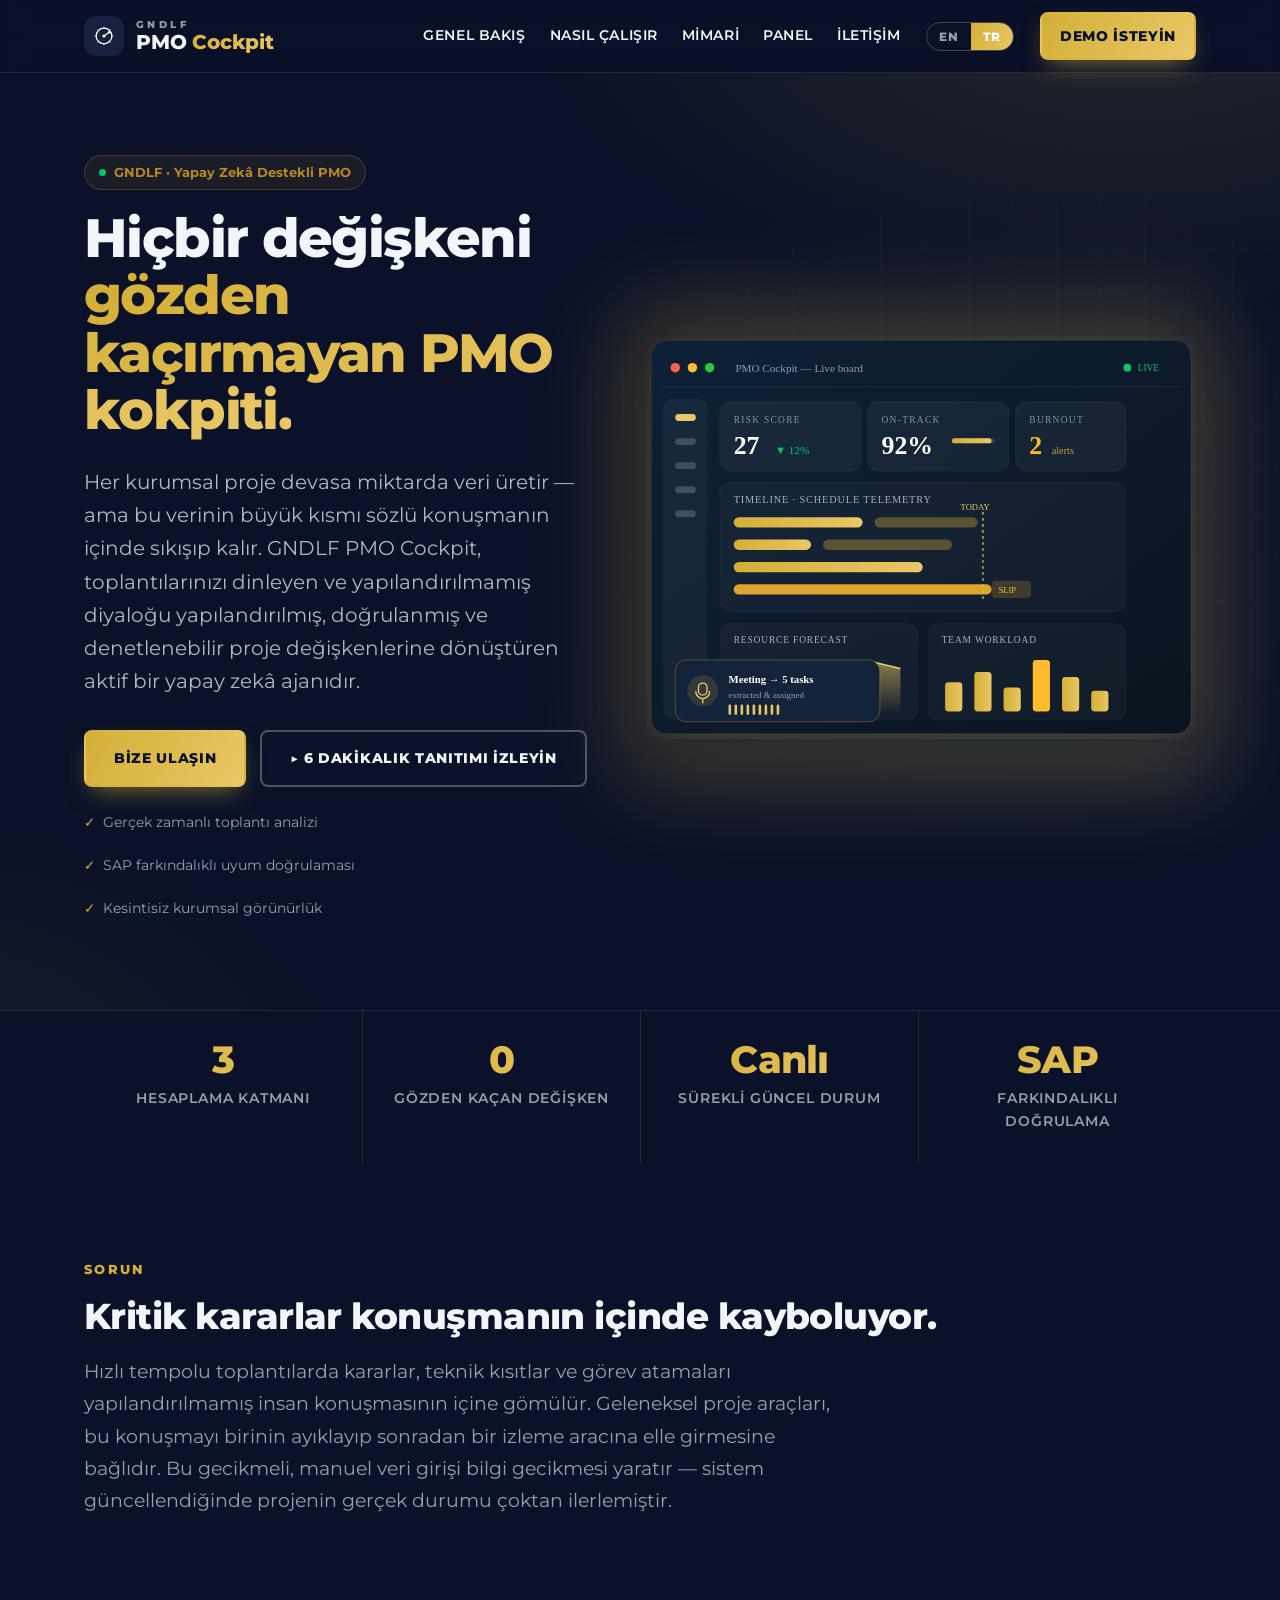
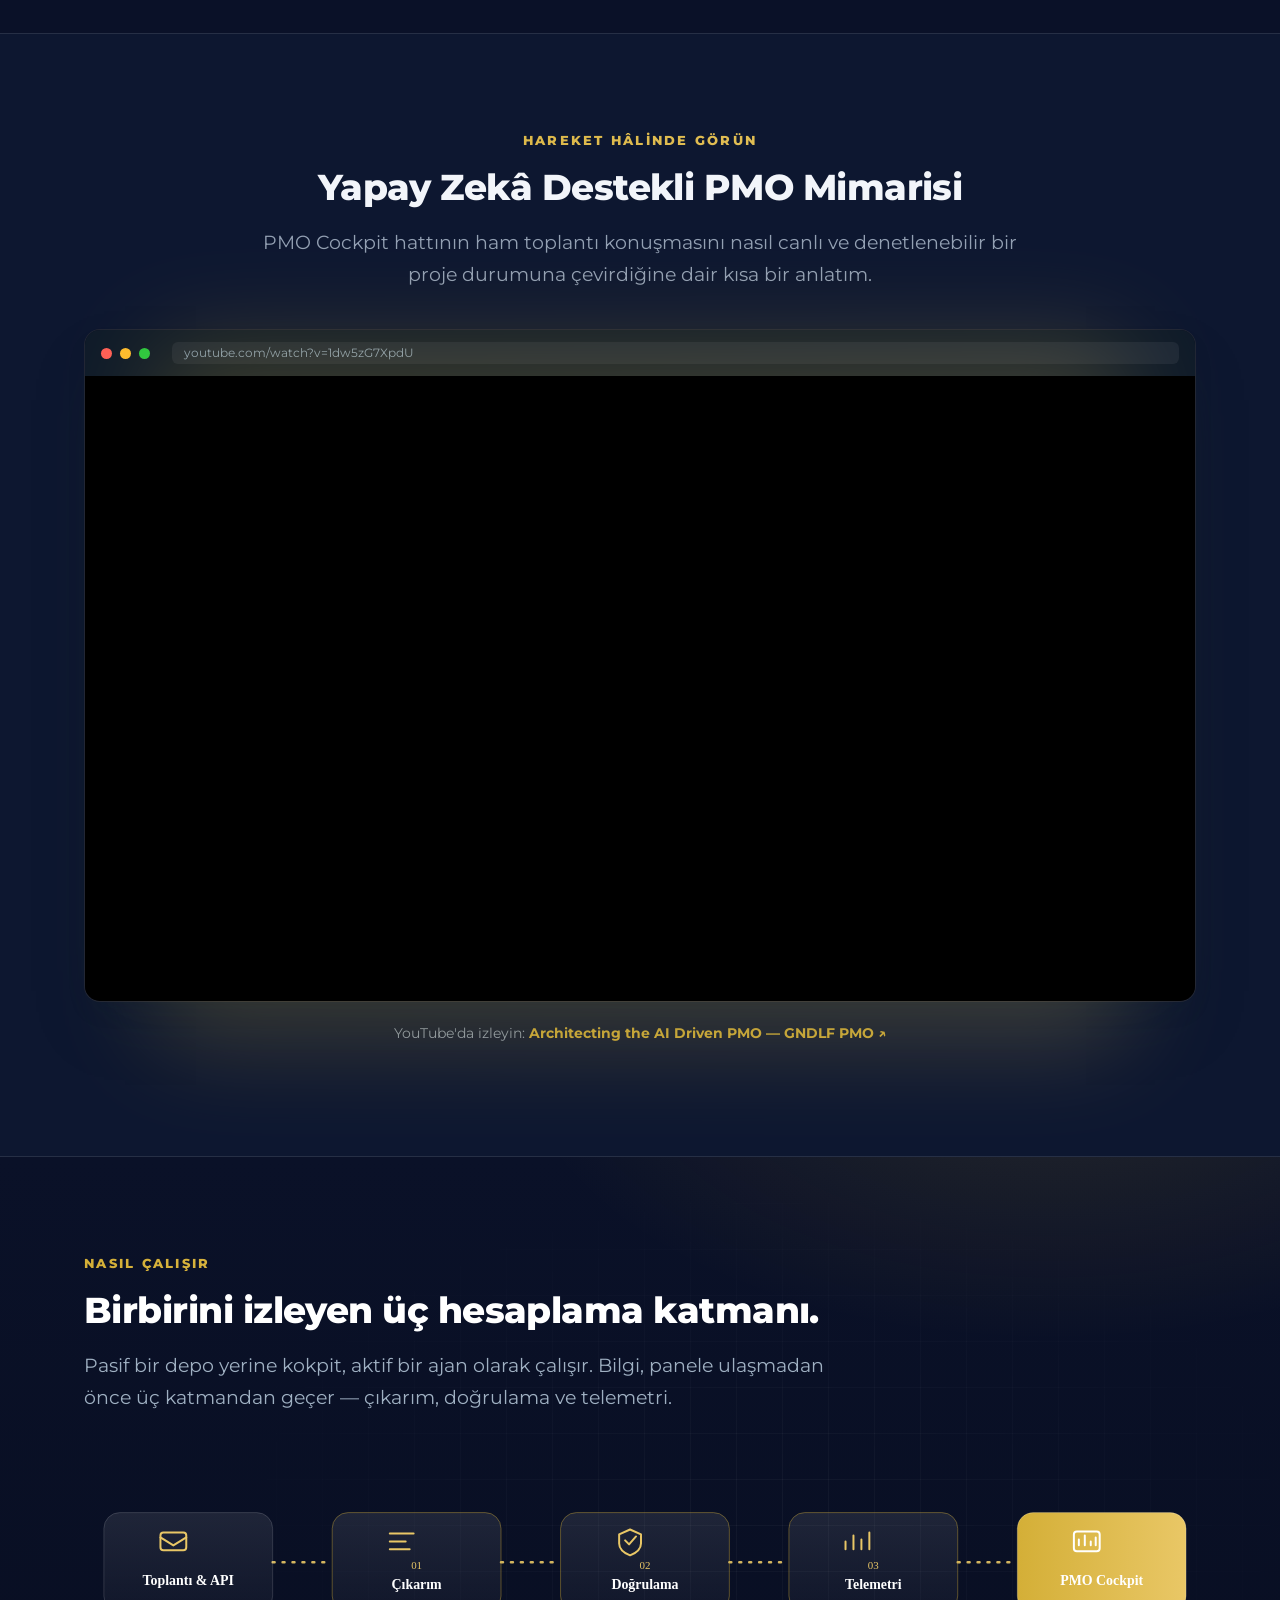
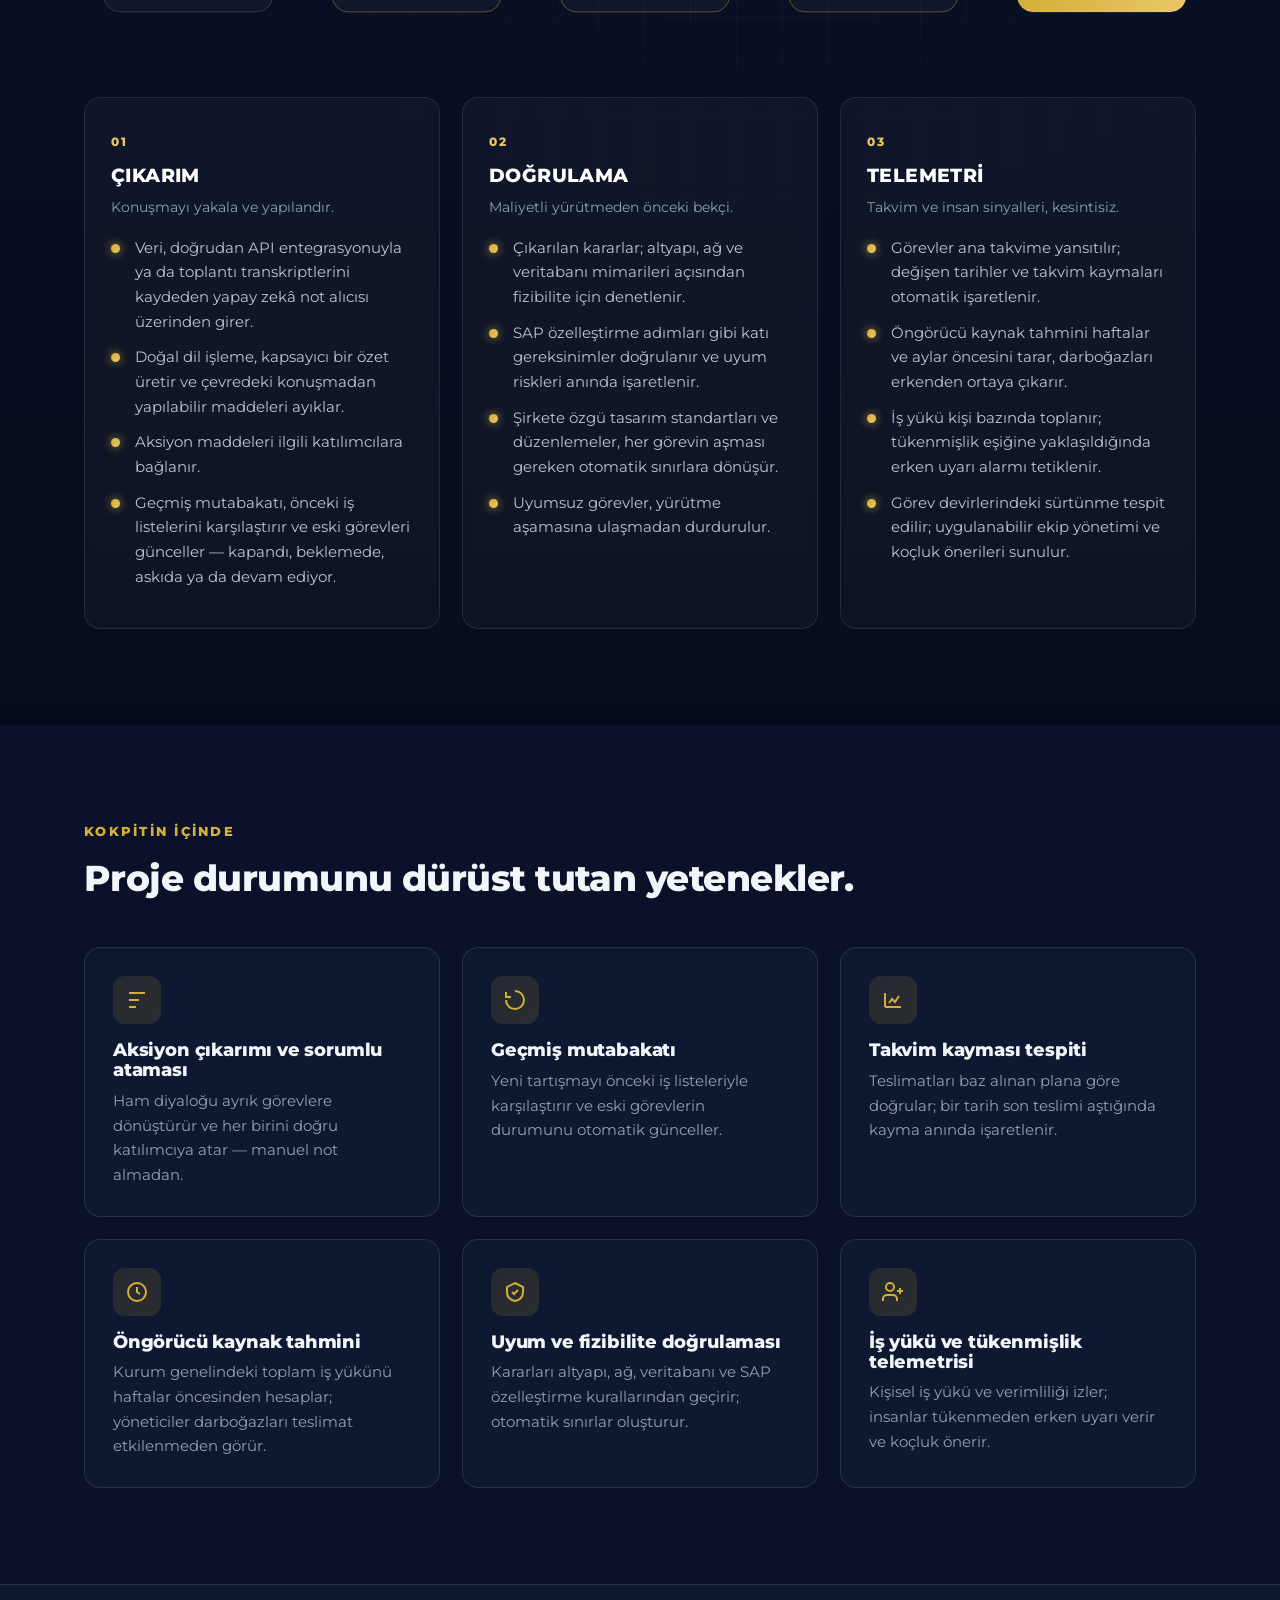
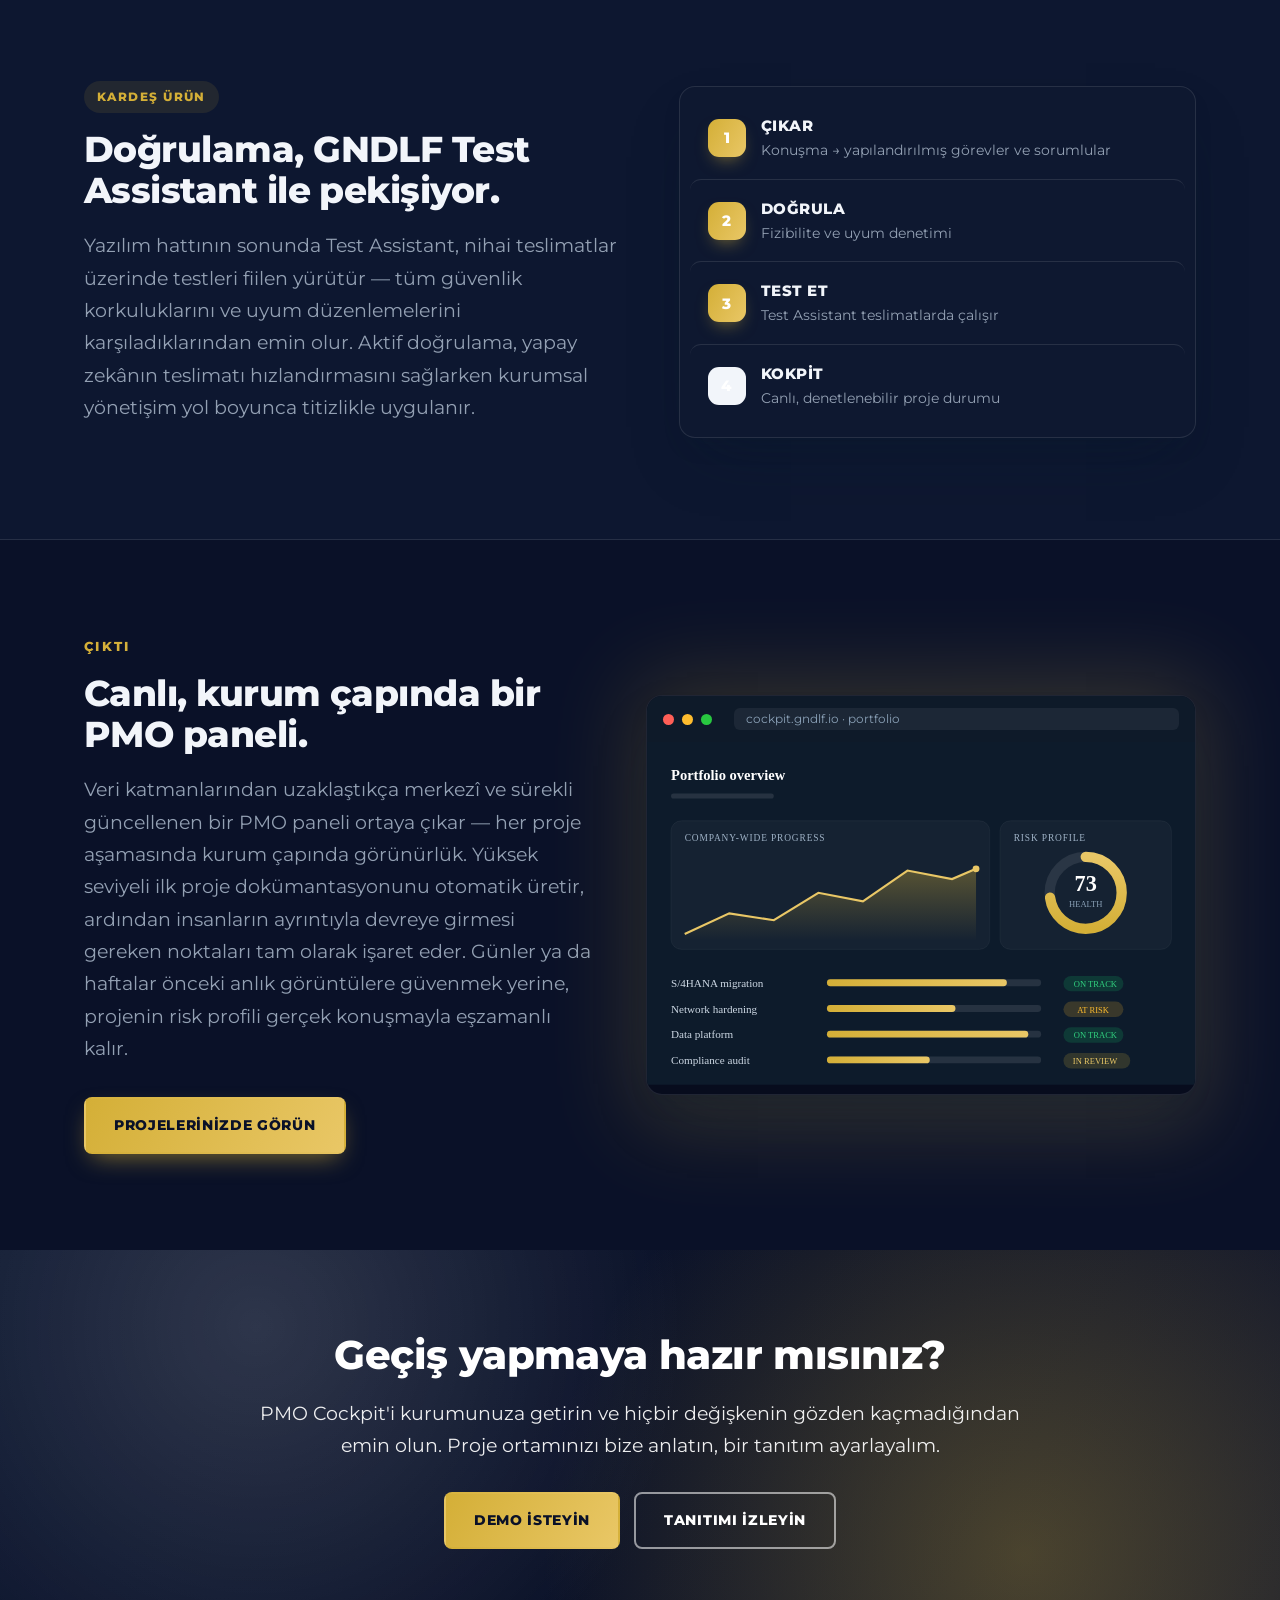
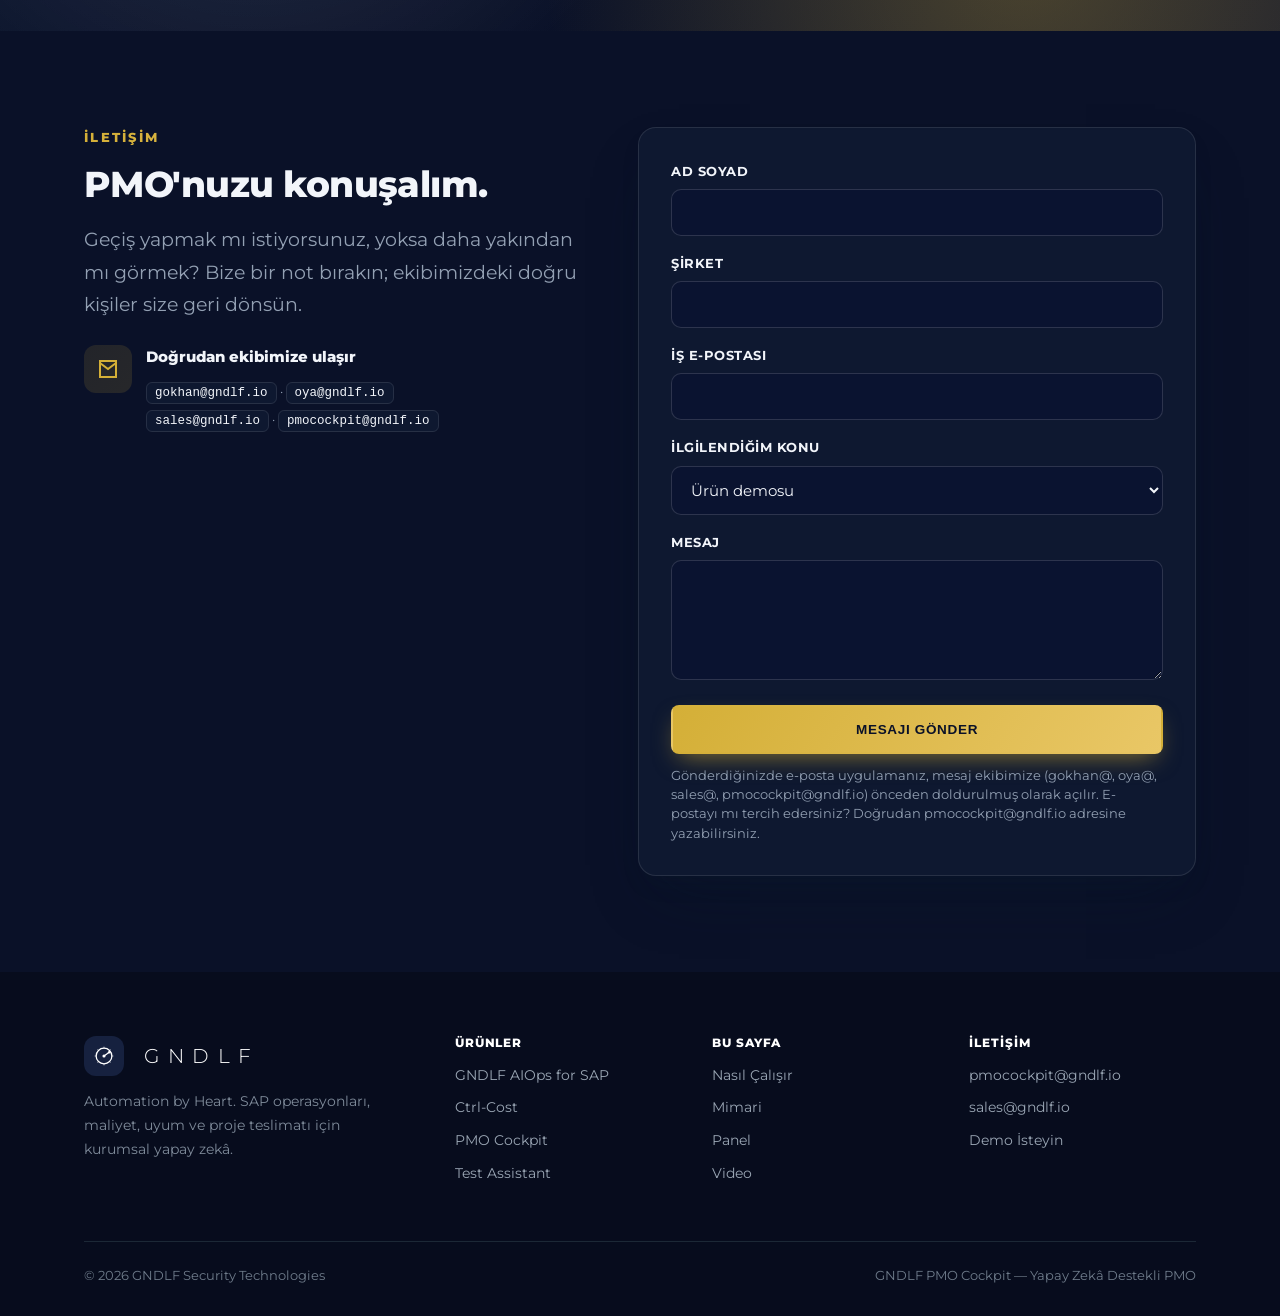
==== commit 0e47f423: "PMO Cockpit sayfası lacivert+altın kimliğe uyarlandı - Mavi/camgöbeği vurgular altına (#D4AF37/#E9C7" ====
--- a/pmo-cockpit.html
+++ b/pmo-cockpit.html
@@ -7,32 +7,32 @@
 <meta name="description" content="GNDLF PMO Cockpit — an active AI agent that turns meeting speech into structured, validated, governed project variables. Extraction, validation and telemetry in one enterprise PMO cockpit.">
 <link rel="preconnect" href="https://fonts.googleapis.com">
 <link rel="preconnect" href="https://fonts.gstatic.com" crossorigin>
-<link href="https://fonts.googleapis.com/css2?family=Open+Sans:ital,wght@0,300;0,400;0,600;0,700;0,800;1,400&display=swap" rel="stylesheet">
+<link href="https://fonts.googleapis.com/css2?family=Montserrat:wght@300;400;600;700;800&display=swap" rel="stylesheet">
 <link rel="icon" type="image/svg+xml" href="data:image/svg+xml,%3Csvg xmlns='http://www.w3.org/2000/svg' viewBox='0 0 120 120'%3E%3Ccircle cx='60' cy='60' r='60' fill='%230A1128'/%3E%3Cpath d='M80 80 A30 30 0 1 1 89 49' fill='none' stroke='%23D4AF37' stroke-width='12' stroke-linecap='round'/%3E%3Cpath d='M56 54 L85 57 L85 61 L56 64 Z' fill='%23D4AF37'/%3E%3Crect x='24' y='46' width='8' height='8' rx='1.5' fill='%23D4AF37'/%3E%3Crect x='15' y='56' width='6' height='6' rx='1' fill='%23D4AF37'/%3E%3C/svg%3E">
 <style>
   :root{
-    --ink:#111820;
-    --body:#5b6067;
-    --muted:#7a828b;
-    --blue:#0088cc;
-    --blue-2:#22b8e6;
-    --blue-dark:#0074ad;
-    --navy:#0a1a2b;
-    --navy-2:#0d2438;
-    --line:#e7eaee;
-    --bg:#ffffff;
-    --bg-alt:#f5f8fb;
-    --dark:#0b1420;
+    --ink:#f2f5fa;
+    --body:#c3ccd8;
+    --muted:#93a0b3;
+    --blue:#D4AF37;
+    --blue-2:#E9C766;
+    --blue-dark:#B8891F;
+    --navy:#0A1128;
+    --navy-2:#0d1730;
+    --line:rgba(255,255,255,.10);
+    --bg:#0A1128;
+    --bg-alt:#0d1730;
+    --dark:#070c1d;
     --radius:8px;
     --wrap:1160px;
     --shadow-sm:0 1px 2px rgba(16,24,32,.05), 0 6px 20px rgba(16,24,32,.06);
     --shadow-lg:0 30px 60px -20px rgba(10,26,43,.35), 0 12px 26px -12px rgba(10,26,43,.25);
-    --grad:linear-gradient(120deg,#0088cc,#22b8e6);
+    --grad:linear-gradient(120deg,#D4AF37,#E9C766);
   }
   *{box-sizing:border-box}
   html{scroll-behavior:smooth}
   body{
-    margin:0;font-family:"Open Sans",Arial,sans-serif;color:var(--body);
+    margin:0;font-family:'Montserrat',system-ui,-apple-system,Segoe UI,Roboto,Arial,sans-serif;color:var(--body);
     background:var(--bg);font-size:17px;line-height:1.7;-webkit-font-smoothing:antialiased;overflow-x:hidden
   }
   a{color:var(--blue);text-decoration:none}
@@ -53,8 +53,8 @@
   /* Buttons */
   .btn{display:inline-flex;align-items:center;gap:9px;font-weight:800;text-transform:uppercase;letter-spacing:.05em;
     font-size:13.5px;padding:15px 28px;border-radius:var(--radius);cursor:pointer;border:2px solid transparent;transition:.18s ease;white-space:nowrap}
-  .btn--primary{background:var(--grad);color:#fff;box-shadow:0 10px 24px -8px rgba(0,136,204,.6)}
-  .btn--primary:hover{color:#fff;transform:translateY(-2px);box-shadow:0 16px 30px -8px rgba(0,136,204,.7)}
+  .btn--primary{background:var(--grad);color:#fff;box-shadow:0 10px 24px -8px rgba(212,175,55,.6)}
+  .btn--primary:hover{color:#fff;transform:translateY(-2px);box-shadow:0 16px 30px -8px rgba(212,175,55,.7)}
   .btn--ghost{background:transparent;color:var(--ink);border-color:#d3d9e0}
   .btn--ghost:hover{border-color:var(--blue);color:var(--blue)}
   .btn--light{background:#fff;color:var(--ink)}
@@ -69,7 +69,7 @@
   .nav{display:flex;align-items:center;gap:26px;height:72px;position:relative}
   .brand{display:flex;align-items:center;gap:12px;margin-right:auto;text-decoration:none}
   .brandmark{width:40px;height:40px;flex:0 0 40px;border-radius:12px;background:var(--grad);color:#fff;
-    display:flex;align-items:center;justify-content:center;box-shadow:0 8px 18px -8px rgba(0,136,204,.7)}
+    display:flex;align-items:center;justify-content:center;box-shadow:0 8px 18px -8px rgba(212,175,55,.7)}
   .brandmark svg{width:24px;height:24px;display:block}
   .wordmark{line-height:1}
   .kicker{display:block;font-size:9.5px;font-weight:800;letter-spacing:.36em;text-transform:uppercase;color:var(--muted);margin-bottom:3px}
@@ -89,14 +89,14 @@
 
   /* HERO */
   .hero{position:relative;overflow:hidden;padding:82px 0 90px;background:
-    radial-gradient(1000px 520px at 88% -8%, rgba(34,184,230,.16), transparent 60%),
-    radial-gradient(760px 480px at -6% 108%, rgba(0,136,204,.10), transparent 55%),#fff}
+    radial-gradient(1000px 520px at 88% -8%, rgba(212,175,55,.16), transparent 60%),
+    radial-gradient(760px 480px at -6% 108%, rgba(212,175,55,.10), transparent 55%),#fff}
   .hero::before{content:"";position:absolute;inset:0;
     background-image:linear-gradient(rgba(10,26,43,.035) 1px,transparent 1px),linear-gradient(90deg,rgba(10,26,43,.035) 1px,transparent 1px);
     background-size:44px 44px;mask-image:radial-gradient(700px 500px at 78% 40%,#000,transparent 75%);pointer-events:none}
   .hero .wrap{position:relative;display:grid;grid-template-columns:1.03fr 1.12fr;gap:56px;align-items:center}
   .hero-badge{display:inline-flex;align-items:center;gap:8px;font-size:12.5px;font-weight:700;color:var(--blue-dark);
-    background:rgba(0,136,204,.08);border:1px solid rgba(0,136,204,.22);padding:6px 14px;border-radius:40px;margin-bottom:20px}
+    background:rgba(212,175,55,.08);border:1px solid rgba(212,175,55,.22);padding:6px 14px;border-radius:40px;margin-bottom:20px}
   .hero-badge .d{width:7px;height:7px;border-radius:50%;background:#12c26a;box-shadow:0 0 0 0 rgba(18,194,106,.6);animation:pulse 2s infinite}
   @keyframes pulse{0%{box-shadow:0 0 0 0 rgba(18,194,106,.5)}70%{box-shadow:0 0 0 8px rgba(18,194,106,0)}100%{box-shadow:0 0 0 0 rgba(18,194,106,0)}}
   .hero h1{font-size:54px;line-height:1.06;letter-spacing:-.03em;color:var(--ink)}
@@ -119,7 +119,7 @@
   .stats .l{font-size:13.5px;color:var(--muted);margin-top:8px;text-transform:uppercase;letter-spacing:.06em;font-weight:600}
 
   /* VIDEO */
-  .browser{border-radius:16px;overflow:hidden;box-shadow:var(--shadow-lg);border:1px solid var(--line);background:#0b1420}
+  .browser{border-radius:16px;overflow:hidden;box-shadow:var(--shadow-lg);border:1px solid var(--line);background:#070c1d}
   .browser .bar{display:flex;align-items:center;gap:8px;padding:12px 16px;background:#0e1a29}
   .browser .bar i{width:11px;height:11px;border-radius:50%;display:inline-block}
   .browser .bar .u{margin-left:14px;flex:1;height:22px;border-radius:6px;background:rgba(255,255,255,.06);display:flex;align-items:center;padding:0 12px;color:#8aa0b6;font-size:12px}
@@ -131,25 +131,25 @@
   .video-meta a{font-weight:700}
 
   /* DARK architecture band */
-  .section--dark{position:relative;background:radial-gradient(900px 500px at 82% -10%,rgba(34,184,230,.14),transparent 60%),linear-gradient(180deg,#0a1a2b,#0b1420);color:#c4cfdb;overflow:hidden}
+  .section--dark{position:relative;background:radial-gradient(900px 500px at 82% -10%,rgba(212,175,55,.14),transparent 60%),linear-gradient(180deg,#0A1128,#070c1d);color:#c4cfdb;overflow:hidden}
   .section--dark::before{content:"";position:absolute;inset:0;
     background-image:linear-gradient(rgba(255,255,255,.04) 1px,transparent 1px),linear-gradient(90deg,rgba(255,255,255,.04) 1px,transparent 1px);
     background-size:46px 46px;mask-image:radial-gradient(760px 460px at 60% 30%,#000,transparent 78%);pointer-events:none}
   .section--dark .wrap{position:relative}
   .section--dark h2{color:#fff}
   .section--dark .lead{color:#9fb0c2}
-  .section--dark .eyebrow{color:#22b8e6}
+  .section--dark .eyebrow{color:#E9C766}
   .pipe-wrap{margin:44px 0 8px;overflow-x:auto}
   .pipe-wrap svg{min-width:860px;width:100%;height:auto;display:block}
   .layers{display:grid;grid-template-columns:repeat(3,1fr);gap:22px;margin-top:30px}
   .layer{background:rgba(255,255,255,.035);border:1px solid rgba(255,255,255,.09);border-radius:16px;padding:28px 26px;transition:.2s ease;backdrop-filter:blur(4px)}
-  .layer:hover{border-color:rgba(34,184,230,.5);transform:translateY(-3px);box-shadow:0 24px 50px -24px rgba(0,0,0,.7)}
-  .layer .num{font-size:12px;font-weight:800;color:#22b8e6;letter-spacing:.14em}
+  .layer:hover{border-color:rgba(212,175,55,.5);transform:translateY(-3px);box-shadow:0 24px 50px -24px rgba(0,0,0,.7)}
+  .layer .num{font-size:12px;font-weight:800;color:#E9C766;letter-spacing:.14em}
   .layer h3{margin-top:10px;color:#fff;text-transform:uppercase;letter-spacing:.02em;font-size:19px}
   .layer .cap{margin:4px 0 0;color:#8ba0b4;font-size:14px}
   .layer ul{margin:16px 0 0;padding:0;list-style:none}
   .layer li{position:relative;padding-left:24px;margin-bottom:11px;font-size:14.5px;color:#b9c6d4}
-  .layer li::before{content:"";position:absolute;left:0;top:8px;width:9px;height:9px;border-radius:50%;background:var(--grad);box-shadow:0 0 10px rgba(34,184,230,.8)}
+  .layer li::before{content:"";position:absolute;left:0;top:8px;width:9px;height:9px;border-radius:50%;background:var(--grad);box-shadow:0 0 10px rgba(212,175,55,.8)}
 
   /* FEATURE grid */
   .grid{display:grid;grid-template-columns:repeat(3,1fr);gap:22px;margin-top:48px}
@@ -157,19 +157,19 @@
   .card::after{content:"";position:absolute;left:0;top:0;height:3px;width:100%;background:var(--grad);transform:scaleX(0);transform-origin:left;transition:.25s}
   .card:hover{border-color:#c7e6f5;box-shadow:var(--shadow-lg);transform:translateY(-4px)}
   .card:hover::after{transform:scaleX(1)}
-  .ic{width:48px;height:48px;border-radius:12px;background:linear-gradient(135deg,rgba(0,136,204,.12),rgba(34,184,230,.14));color:var(--blue);display:flex;align-items:center;justify-content:center;margin-bottom:16px}
+  .ic{width:48px;height:48px;border-radius:12px;background:linear-gradient(135deg,rgba(212,175,55,.12),rgba(212,175,55,.14));color:var(--blue);display:flex;align-items:center;justify-content:center;margin-bottom:16px}
   .ic svg{width:24px;height:24px}
   .card h3{font-size:17.5px;letter-spacing:-.01em}
   .card p{margin:6px 0 0;font-size:14.5px}
 
   /* SPLIT (test assistant) */
   .split{display:grid;grid-template-columns:1.05fr 1fr;gap:52px;align-items:center}
-  .badge{display:inline-block;font-size:12px;font-weight:800;letter-spacing:.12em;text-transform:uppercase;color:var(--blue);background:rgba(0,136,204,.10);padding:6px 13px;border-radius:40px;margin-bottom:16px}
+  .badge{display:inline-block;font-size:12px;font-weight:800;letter-spacing:.12em;text-transform:uppercase;color:var(--blue);background:rgba(212,175,55,.10);padding:6px 13px;border-radius:40px;margin-bottom:16px}
   .flow{background:#fff;border:1px solid var(--line);border-radius:16px;padding:10px;box-shadow:var(--shadow-lg)}
   .flow .step{display:flex;align-items:center;gap:15px;padding:17px 18px;border-radius:11px;transition:.2s}
   .flow .step:hover{background:var(--bg-alt)}
   .flow .step + .step{border-top:1px solid var(--line)}
-  .flow .dot{width:38px;height:38px;border-radius:11px;flex:0 0 38px;background:var(--grad);color:#fff;display:flex;align-items:center;justify-content:center;font-weight:800;font-size:15px;box-shadow:0 8px 18px -8px rgba(0,136,204,.7)}
+  .flow .dot{width:38px;height:38px;border-radius:11px;flex:0 0 38px;background:var(--grad);color:#fff;display:flex;align-items:center;justify-content:center;font-weight:800;font-size:15px;box-shadow:0 8px 18px -8px rgba(212,175,55,.7)}
   .flow .step:last-child .dot{background:var(--ink);box-shadow:none}
   .flow .t{font-weight:800;color:var(--ink);font-size:14.5px;text-transform:uppercase;letter-spacing:.03em}
   .flow .d{font-size:13.5px;color:var(--muted)}
@@ -181,8 +181,8 @@
   .dash-visual .browser{position:relative}
 
   /* CTA band */
-  .band{position:relative;overflow:hidden;background:linear-gradient(120deg,#0088cc 0%,#0a6fa3 55%,#0a1a2b 130%);color:#fff;text-align:center;padding:82px 0}
-  .band::before{content:"";position:absolute;inset:0;background-image:radial-gradient(circle at 20% 20%,rgba(255,255,255,.14),transparent 40%),radial-gradient(circle at 80% 80%,rgba(34,184,230,.3),transparent 45%);pointer-events:none}
+  .band{position:relative;overflow:hidden;background:linear-gradient(120deg,#D4AF37 0%,#8a6a1a 55%,#0A1128 130%);color:#fff;text-align:center;padding:82px 0}
+  .band::before{content:"";position:absolute;inset:0;background-image:radial-gradient(circle at 20% 20%,rgba(255,255,255,.14),transparent 40%),radial-gradient(circle at 80% 80%,rgba(212,175,55,.3),transparent 45%);pointer-events:none}
   .band .wrap{position:relative}
   .band h2{color:#fff;font-size:40px}
   .band .lead{color:rgba(255,255,255,.92);margin:0 auto}
@@ -194,7 +194,7 @@
   .field{margin-bottom:16px}
   .field label{display:block;font-size:13px;font-weight:700;color:var(--ink);text-transform:uppercase;letter-spacing:.04em;margin-bottom:7px}
   .field input,.field select,.field textarea{width:100%;font-family:inherit;font-size:15px;color:var(--ink);padding:13px 15px;border:1px solid #d6dce2;border-radius:10px;background:#fff;transition:.15s}
-  .field input:focus,.field select:focus,.field textarea:focus{outline:none;border-color:var(--blue);box-shadow:0 0 0 3px rgba(0,136,204,.16)}
+  .field input:focus,.field select:focus,.field textarea:focus{outline:none;border-color:var(--blue);box-shadow:0 0 0 3px rgba(212,175,55,.16)}
   .field textarea{min-height:120px;resize:vertical}
   .form .btn{width:100%;justify-content:center}
   .form small{display:block;color:var(--muted);font-size:12.5px;margin-top:12px;line-height:1.55}
@@ -212,7 +212,7 @@
   footer .tag{color:#7f8b9a;margin-top:14px;max-width:34ch}
   footer h4{color:#fff;text-transform:uppercase;letter-spacing:.08em;font-size:12px;margin:0 0 14px}
   footer a{color:#9aa6b4;display:block;margin-bottom:9px}
-  footer a:hover{color:#22b8e6}
+  footer a:hover{color:#E9C766}
   .foot-bottom{border-top:1px solid #1c2836;margin-top:46px;padding-top:22px;display:flex;justify-content:space-between;gap:14px;flex-wrap:wrap;color:#6f7c8b;font-size:13px}
 
   /* Reveal on scroll (progressive) */
@@ -258,6 +258,30 @@
     .nav{gap:14px}
     .stats .n{font-size:30px}
   }
+
+  /* ===== GNDLF lacivert+altın uyarlaması ===== */
+  body{background:var(--bg);color:var(--body);}
+  header{background:rgba(10,17,40,.82)!important;border-bottom-color:var(--line)!important;}
+  .brandmark{background:#16213f!important;color:#fff!important;box-shadow:none!important;}
+  .btn--primary{color:#0A1128!important;}
+  .btn--light,.btn--onblue{background:linear-gradient(120deg,#D4AF37,#E9C766)!important;color:#0A1128!important;}
+  .btn--ghost{color:var(--ink);border-color:rgba(255,255,255,.28);}
+  .btn--ghost:hover{border-color:var(--blue);color:var(--blue);}
+  .stats{background:var(--bg)!important;border-top-color:var(--line)!important;}
+  .stats .s{border-left-color:var(--line)!important;}
+  .card,.flow,.form{background:#0e1830!important;border-color:var(--line)!important;}
+  .card:hover{border-color:rgba(212,175,55,.5)!important;}
+  .card p,.flow .d,.video-meta,.form small,.recips{color:var(--muted)!important;}
+  .field input,.field select,.field textarea{background:#0a1330!important;color:var(--ink)!important;border-color:rgba(255,255,255,.14)!important;}
+  .field input:focus,.field select:focus,.field textarea:focus{border-color:var(--blue)!important;}
+  .recips code{background:#0e1830!important;border-color:var(--line)!important;color:var(--ink)!important;}
+  .lang{border-color:rgba(255,255,255,.22)!important;}
+  .flow .step:hover{background:rgba(255,255,255,.04)!important;}
+  .hero{background:radial-gradient(1000px 520px at 88% -8%,rgba(212,175,55,.14),transparent 60%),radial-gradient(760px 480px at -6% 108%,rgba(212,175,55,.08),transparent 55%),var(--bg)!important;}
+  .hero::before{background-image:linear-gradient(rgba(255,255,255,.04) 1px,transparent 1px),linear-gradient(90deg,rgba(255,255,255,.04) 1px,transparent 1px)!important;}
+  .hero .lead{color:#aeb8c6!important;}
+  .band{background:linear-gradient(120deg,#0d1730 0%,#0A1128 55%,#161a2e 120%)!important;}
+  footer a:hover{color:var(--blue)!important;}
 </style>
 </head>
 <body class="no-js">
@@ -329,10 +353,10 @@
             <stop offset="0" stop-color="#0e2136"/><stop offset="1" stop-color="#0a1420"/>
           </linearGradient>
           <linearGradient id="bar" x1="0" y1="0" x2="1" y2="0">
-            <stop offset="0" stop-color="#0088cc"/><stop offset="1" stop-color="#22b8e6"/>
+            <stop offset="0" stop-color="#D4AF37"/><stop offset="1" stop-color="#E9C766"/>
           </linearGradient>
           <linearGradient id="area" x1="0" y1="0" x2="0" y2="1">
-            <stop offset="0" stop-color="#22b8e6" stop-opacity=".55"/><stop offset="1" stop-color="#22b8e6" stop-opacity="0"/>
+            <stop offset="0" stop-color="#E9C766" stop-opacity=".55"/><stop offset="1" stop-color="#E9C766" stop-opacity="0"/>
           </linearGradient>
         </defs>
         <rect x="6" y="6" width="628" height="458" rx="18" fill="url(#wnd)" stroke="rgba(255,255,255,.09)"/>
@@ -343,7 +367,7 @@
         <line x1="18" y1="60" x2="622" y2="60" stroke="rgba(255,255,255,.07)"/>
         <!-- sidebar -->
         <rect x="20" y="74" width="52" height="374" rx="12" fill="rgba(255,255,255,.04)"/>
-        <rect x="34" y="92" width="24" height="8" rx="4" fill="#22b8e6"/>
+        <rect x="34" y="92" width="24" height="8" rx="4" fill="#E9C766"/>
         <rect x="34" y="120" width="24" height="8" rx="4" fill="rgba(255,255,255,.18)"/>
         <rect x="34" y="148" width="24" height="8" rx="4" fill="rgba(255,255,255,.18)"/>
         <rect x="34" y="176" width="24" height="8" rx="4" fill="rgba(255,255,255,.18)"/>
@@ -371,9 +395,9 @@
         <text x="102" y="196" fill="#9fb2c6" font-size="12" font-family="Open Sans" letter-spacing="1">TIMELINE · SCHEDULE TELEMETRY</text>
         <g>
           <rect x="102" y="212" width="150" height="12" rx="6" fill="url(#bar)"/>
-          <rect x="266" y="212" width="120" height="12" rx="6" fill="rgba(34,184,230,.35)"/>
+          <rect x="266" y="212" width="120" height="12" rx="6" fill="rgba(212,175,55,.35)"/>
           <rect x="102" y="238" width="90" height="12" rx="6" fill="url(#bar)"/>
-          <rect x="206" y="238" width="150" height="12" rx="6" fill="rgba(34,184,230,.35)"/>
+          <rect x="206" y="238" width="150" height="12" rx="6" fill="rgba(212,175,55,.35)"/>
           <rect x="102" y="264" width="220" height="12" rx="6" fill="url(#bar)"/>
           <!-- slipping task in amber past deadline -->
           <rect x="102" y="290" width="300" height="12" rx="6" fill="#febc2e" opacity=".85"/>
@@ -381,13 +405,13 @@
           <text x="410" y="300" fill="#febc2e" font-size="10" font-family="Open Sans">SLIP</text>
         </g>
         <!-- today line -->
-        <line x1="392" y1="206" x2="392" y2="310" stroke="#22b8e6" stroke-width="1.5" stroke-dasharray="3 4"/>
-        <text x="366" y="204" fill="#22b8e6" font-size="10" font-family="Open Sans">TODAY</text>
+        <line x1="392" y1="206" x2="392" y2="310" stroke="#E9C766" stroke-width="1.5" stroke-dasharray="3 4"/>
+        <text x="366" y="204" fill="#E9C766" font-size="10" font-family="Open Sans">TODAY</text>
         <!-- forecast area chart -->
         <rect x="86" y="336" width="230" height="112" rx="12" fill="rgba(255,255,255,.03)" stroke="rgba(255,255,255,.06)"/>
         <text x="102" y="358" fill="#9fb2c6" font-size="11" font-family="Open Sans" letter-spacing="1">RESOURCE FORECAST</text>
         <path d="M102 428 L134 412 L166 418 L198 396 L230 404 L262 380 L296 388 L296 440 L102 440 Z" fill="url(#area)"/>
-        <path d="M102 428 L134 412 L166 418 L198 396 L230 404 L262 380 L296 388" fill="none" stroke="#22b8e6" stroke-width="2"/>
+        <path d="M102 428 L134 412 L166 418 L198 396 L230 404 L262 380 L296 388" fill="none" stroke="#E9C766" stroke-width="2"/>
         <!-- workload bars -->
         <rect x="328" y="336" width="230" height="112" rx="12" fill="rgba(255,255,255,.03)" stroke="rgba(255,255,255,.06)"/>
         <text x="344" y="358" fill="#9fb2c6" font-size="11" font-family="Open Sans" letter-spacing="1">TEAM WORKLOAD</text>
@@ -401,12 +425,12 @@
         </g>
         <!-- floating "meeting -> tasks" card -->
         <g>
-          <rect x="34" y="378" width="238" height="72" rx="13" fill="#12233a" stroke="rgba(34,184,230,.4)"/>
-          <circle cx="66" cy="414" r="18" fill="rgba(34,184,230,.16)"/>
-          <path d="M66 405 a5 5 0 0 1 5 5 v4 a5 5 0 0 1 -10 0 v-4 a5 5 0 0 1 5 -5 Z M58 415 a8 8 0 0 0 16 0 M66 423 v5" fill="none" stroke="#22b8e6" stroke-width="1.6" stroke-linecap="round"/>
+          <rect x="34" y="378" width="238" height="72" rx="13" fill="#12233a" stroke="rgba(212,175,55,.4)"/>
+          <circle cx="66" cy="414" r="18" fill="rgba(212,175,55,.16)"/>
+          <path d="M66 405 a5 5 0 0 1 5 5 v4 a5 5 0 0 1 -10 0 v-4 a5 5 0 0 1 5 -5 Z M58 415 a8 8 0 0 0 16 0 M66 423 v5" fill="none" stroke="#E9C766" stroke-width="1.6" stroke-linecap="round"/>
           <text x="96" y="405" fill="#fff" font-size="12.5" font-family="Open Sans" font-weight="700">Meeting → 5 tasks</text>
           <text x="96" y="422" fill="#8aa0b6" font-size="10.5" font-family="Open Sans">extracted &amp; assigned</text>
-          <g class="wv" transform="translate(96,430)" fill="#22b8e6">
+          <g class="wv" transform="translate(96,430)" fill="#E9C766">
             <rect x="0" y="0" width="3" height="12" rx="1.5" style="animation-delay:0s"/>
             <rect x="7" y="0" width="3" height="12" rx="1.5" style="animation-delay:.1s"/>
             <rect x="14" y="0" width="3" height="12" rx="1.5" style="animation-delay:.2s"/>
@@ -485,7 +509,7 @@
             <stop offset="0" stop-color="rgba(255,255,255,.09)"/><stop offset="1" stop-color="rgba(255,255,255,.03)"/>
           </linearGradient>
           <linearGradient id="edge" x1="0" y1="0" x2="1" y2="0">
-            <stop offset="0" stop-color="#0088cc"/><stop offset="1" stop-color="#22b8e6"/>
+            <stop offset="0" stop-color="#D4AF37"/><stop offset="1" stop-color="#E9C766"/>
           </linearGradient>
         </defs>
         <!-- connectors -->
@@ -495,7 +519,7 @@
           <line x1="650" y1="105" x2="710" y2="105"/>
           <line x1="880" y1="105" x2="940" y2="105"/>
         </g>
-        <g stroke="#22b8e6" stroke-width="2.5" stroke-dasharray="2 8" stroke-linecap="round" fill="none" class="flowdot" opacity=".9">
+        <g stroke="#E9C766" stroke-width="2.5" stroke-dasharray="2 8" stroke-linecap="round" fill="none" class="flowdot" opacity=".9">
           <line x1="190" y1="105" x2="250" y2="105"/>
           <line x1="420" y1="105" x2="480" y2="105"/>
           <line x1="650" y1="105" x2="710" y2="105"/>
@@ -505,30 +529,30 @@
         <!-- NODE 1: Meetings & APIs -->
         <g>
           <rect x="20" y="55" width="170" height="100" rx="16" fill="url(#node)" stroke="rgba(255,255,255,.14)"/>
-          <g transform="translate(90,84)" fill="none" stroke="#22b8e6" stroke-width="2" stroke-linecap="round" stroke-linejoin="round">
+          <g transform="translate(90,84)" fill="none" stroke="#E9C766" stroke-width="2" stroke-linecap="round" stroke-linejoin="round">
             <rect x="-13" y="-9" width="26" height="18" rx="3"/><path d="M-13 -4 L0 4 L13 -4"/>
           </g>
           <text x="105" y="128" text-anchor="middle" fill="#fff" font-size="14" font-weight="800" font-family="Open Sans" data-i18n="pl_in_t">Meetings &amp; APIs</text>
         </g>
         <!-- NODE 2: Extraction -->
         <g>
-          <rect x="250" y="55" width="170" height="100" rx="16" fill="url(#node)" stroke="rgba(34,184,230,.4)"/>
-          <g transform="translate(320,84)" fill="none" stroke="#22b8e6" stroke-width="2" stroke-linecap="round"><path d="M-12 -8 H12 M-12 0 H4 M-12 8 H8"/></g>
-          <text x="335" y="112" text-anchor="middle" fill="#22b8e6" font-size="11" font-family="Open Sans">01</text>
+          <rect x="250" y="55" width="170" height="100" rx="16" fill="url(#node)" stroke="rgba(212,175,55,.4)"/>
+          <g transform="translate(320,84)" fill="none" stroke="#E9C766" stroke-width="2" stroke-linecap="round"><path d="M-12 -8 H12 M-12 0 H4 M-12 8 H8"/></g>
+          <text x="335" y="112" text-anchor="middle" fill="#E9C766" font-size="11" font-family="Open Sans">01</text>
           <text x="335" y="132" text-anchor="middle" fill="#fff" font-size="14" font-weight="800" font-family="Open Sans" data-i18n="l1_h">Extraction</text>
         </g>
         <!-- NODE 3: Validation -->
         <g>
-          <rect x="480" y="55" width="170" height="100" rx="16" fill="url(#node)" stroke="rgba(34,184,230,.4)"/>
-          <g transform="translate(550,84)" fill="none" stroke="#22b8e6" stroke-width="2" stroke-linecap="round" stroke-linejoin="round"><path d="M0 -12 L11 -7 V2 c0 7 -6 10 -11 12 c-5 -2 -11 -5 -11 -12 V-7 Z"/><path d="M-5 -1 L-1 3 L6 -5"/></g>
-          <text x="565" y="112" text-anchor="middle" fill="#22b8e6" font-size="11" font-family="Open Sans">02</text>
+          <rect x="480" y="55" width="170" height="100" rx="16" fill="url(#node)" stroke="rgba(212,175,55,.4)"/>
+          <g transform="translate(550,84)" fill="none" stroke="#E9C766" stroke-width="2" stroke-linecap="round" stroke-linejoin="round"><path d="M0 -12 L11 -7 V2 c0 7 -6 10 -11 12 c-5 -2 -11 -5 -11 -12 V-7 Z"/><path d="M-5 -1 L-1 3 L6 -5"/></g>
+          <text x="565" y="112" text-anchor="middle" fill="#E9C766" font-size="11" font-family="Open Sans">02</text>
           <text x="565" y="132" text-anchor="middle" fill="#fff" font-size="14" font-weight="800" font-family="Open Sans" data-i18n="l2_h">Validation</text>
         </g>
         <!-- NODE 4: Telemetry -->
         <g>
-          <rect x="710" y="55" width="170" height="100" rx="16" fill="url(#node)" stroke="rgba(34,184,230,.4)"/>
-          <g transform="translate(780,86)" fill="none" stroke="#22b8e6" stroke-width="2" stroke-linecap="round" stroke-linejoin="round"><path d="M-13 6 V-2 M-5 6 V-8 M3 6 V-4 M11 6 V-11"/></g>
-          <text x="795" y="112" text-anchor="middle" fill="#22b8e6" font-size="11" font-family="Open Sans">03</text>
+          <rect x="710" y="55" width="170" height="100" rx="16" fill="url(#node)" stroke="rgba(212,175,55,.4)"/>
+          <g transform="translate(780,86)" fill="none" stroke="#E9C766" stroke-width="2" stroke-linecap="round" stroke-linejoin="round"><path d="M-13 6 V-2 M-5 6 V-8 M3 6 V-4 M11 6 V-11"/></g>
+          <text x="795" y="112" text-anchor="middle" fill="#E9C766" font-size="11" font-family="Open Sans">03</text>
           <text x="795" y="132" text-anchor="middle" fill="#fff" font-size="14" font-weight="800" font-family="Open Sans" data-i18n="l3_h">Telemetry</text>
         </g>
         <!-- NODE 5: Dashboard -->
@@ -658,8 +682,8 @@
         </div>
         <svg viewBox="0 0 640 400" role="img" aria-label="Company-wide portfolio view">
           <defs>
-            <linearGradient id="barb" x1="0" y1="0" x2="1" y2="0"><stop offset="0" stop-color="#0088cc"/><stop offset="1" stop-color="#22b8e6"/></linearGradient>
-            <linearGradient id="areab" x1="0" y1="0" x2="0" y2="1"><stop offset="0" stop-color="#0088cc" stop-opacity=".35"/><stop offset="1" stop-color="#0088cc" stop-opacity="0"/></linearGradient>
+            <linearGradient id="barb" x1="0" y1="0" x2="1" y2="0"><stop offset="0" stop-color="#D4AF37"/><stop offset="1" stop-color="#E9C766"/></linearGradient>
+            <linearGradient id="areab" x1="0" y1="0" x2="0" y2="1"><stop offset="0" stop-color="#D4AF37" stop-opacity=".35"/><stop offset="1" stop-color="#D4AF37" stop-opacity="0"/></linearGradient>
           </defs>
           <rect x="0" y="0" width="640" height="400" fill="#0d1b2b"/>
           <!-- header row -->
@@ -669,8 +693,8 @@
           <rect x="28" y="92" width="372" height="150" rx="12" fill="rgba(255,255,255,.03)" stroke="rgba(255,255,255,.06)"/>
           <text x="44" y="116" fill="#9fb2c6" font-size="11" font-family="Open Sans" letter-spacing="1">COMPANY-WIDE PROGRESS</text>
           <path d="M44 224 L96 200 L148 208 L200 176 L252 186 L304 150 L356 160 L384 148 L384 232 L44 232 Z" fill="url(#areab)"/>
-          <path d="M44 224 L96 200 L148 208 L200 176 L252 186 L304 150 L356 160 L384 148" fill="none" stroke="#22b8e6" stroke-width="2.5"/>
-          <circle cx="384" cy="148" r="4" fill="#22b8e6"/>
+          <path d="M44 224 L96 200 L148 208 L200 176 L252 186 L304 150 L356 160 L384 148" fill="none" stroke="#E9C766" stroke-width="2.5"/>
+          <circle cx="384" cy="148" r="4" fill="#E9C766"/>
           <!-- risk donut -->
           <rect x="412" y="92" width="200" height="150" rx="12" fill="rgba(255,255,255,.03)" stroke="rgba(255,255,255,.06)"/>
           <text x="428" y="116" fill="#9fb2c6" font-size="11" font-family="Open Sans" letter-spacing="1">RISK PROFILE</text>
@@ -701,7 +725,7 @@
             <text x="28" y="376" fill="#cdd8e4" font-size="13">Compliance audit</text>
             <rect x="210" y="367" width="250" height="8" rx="4" fill="rgba(255,255,255,.1)"/>
             <rect x="210" y="367" width="120" height="8" rx="4" fill="url(#barb)"/>
-            <rect x="486" y="363" width="78" height="18" rx="9" fill="rgba(34,184,230,.18)"/><text x="497" y="376" fill="#22b8e6" font-size="10">IN REVIEW</text>
+            <rect x="486" y="363" width="78" height="18" rx="9" fill="rgba(212,175,55,.18)"/><text x="497" y="376" fill="#E9C766" font-size="10">IN REVIEW</text>
           </g>
         </svg>
       </div>
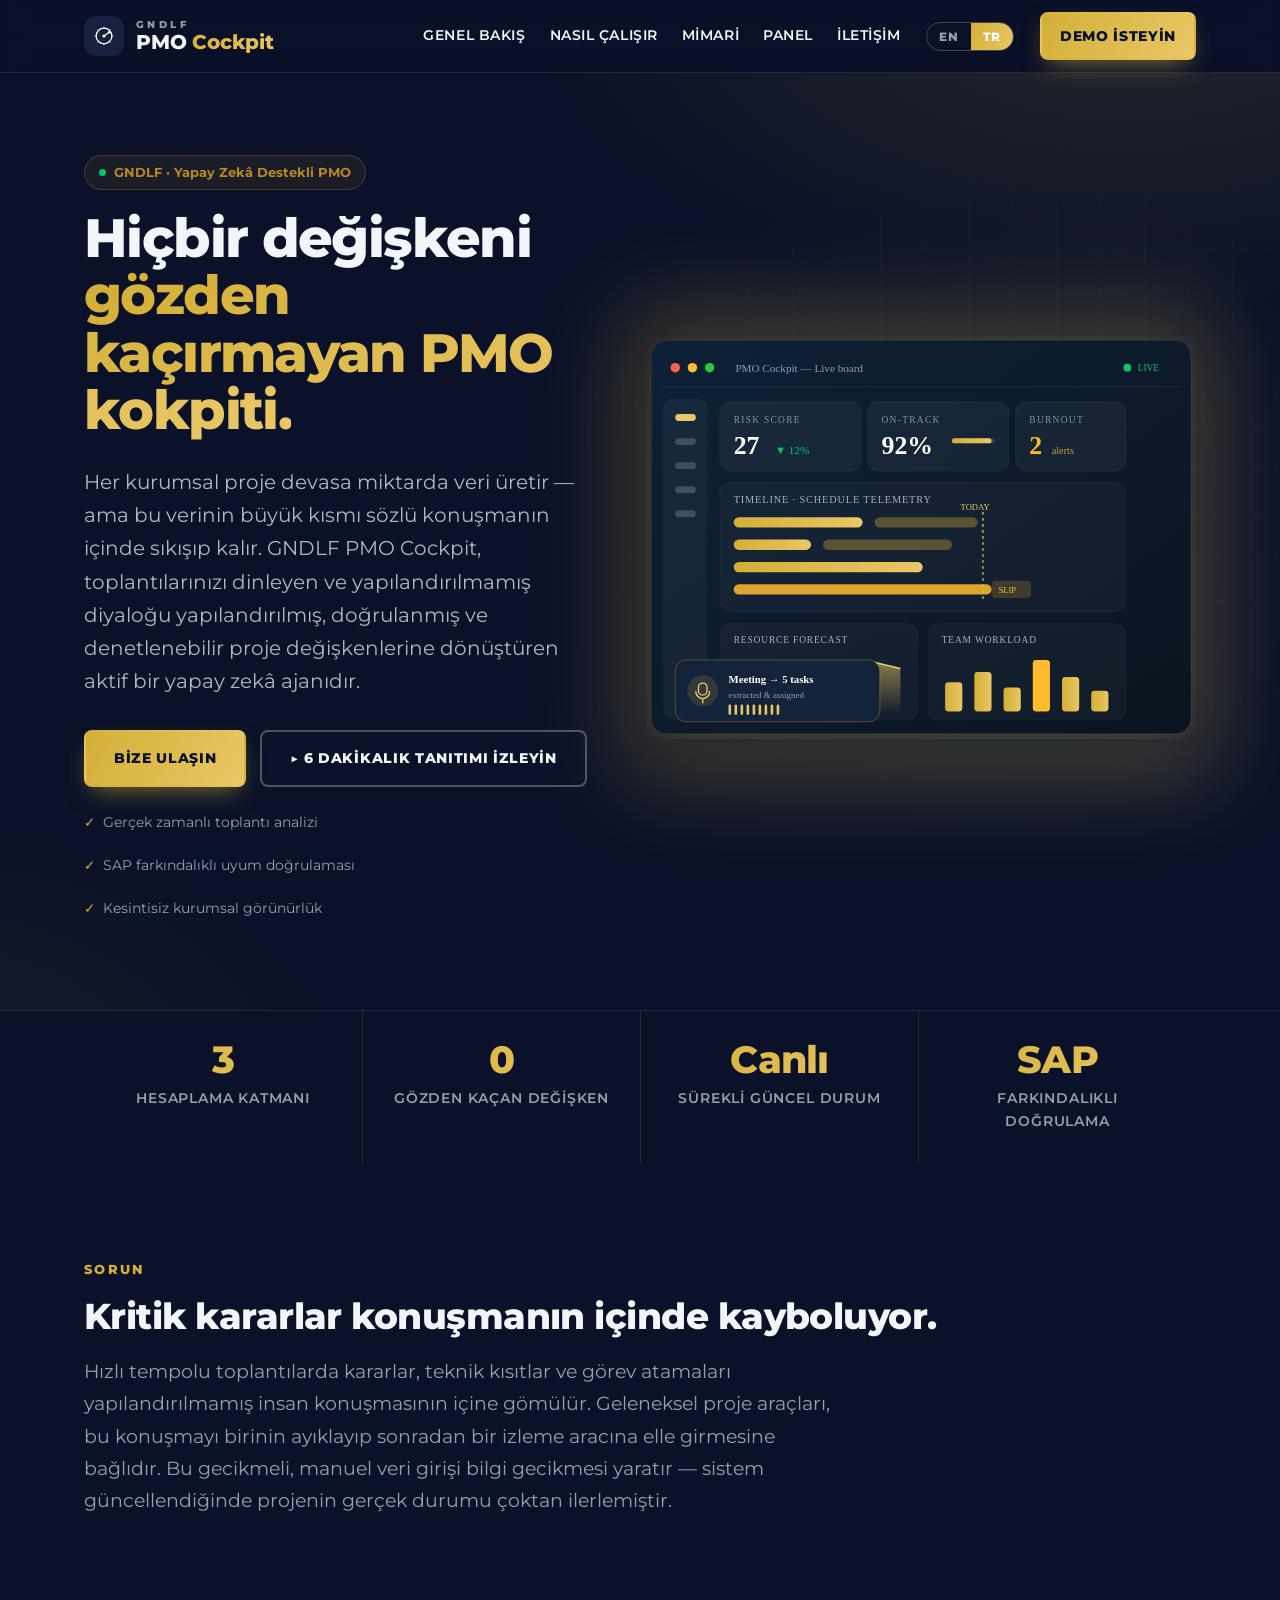
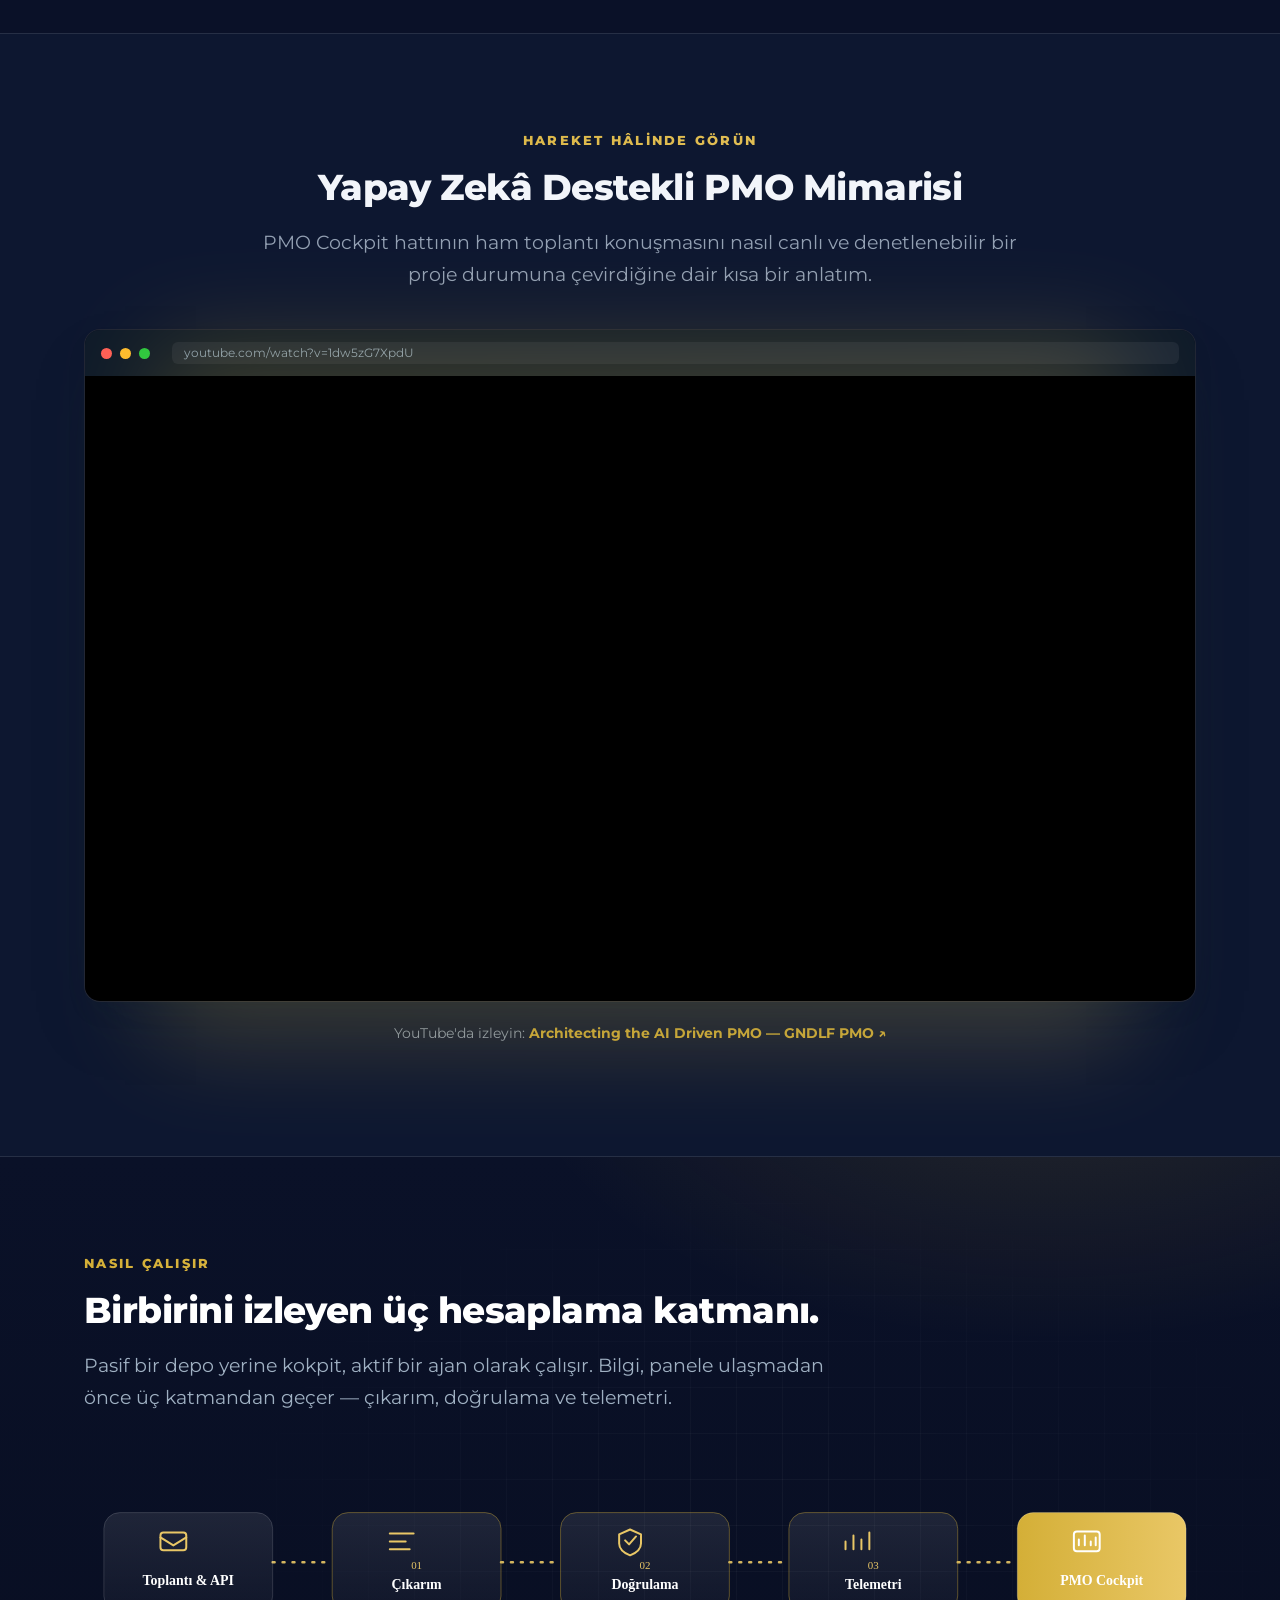
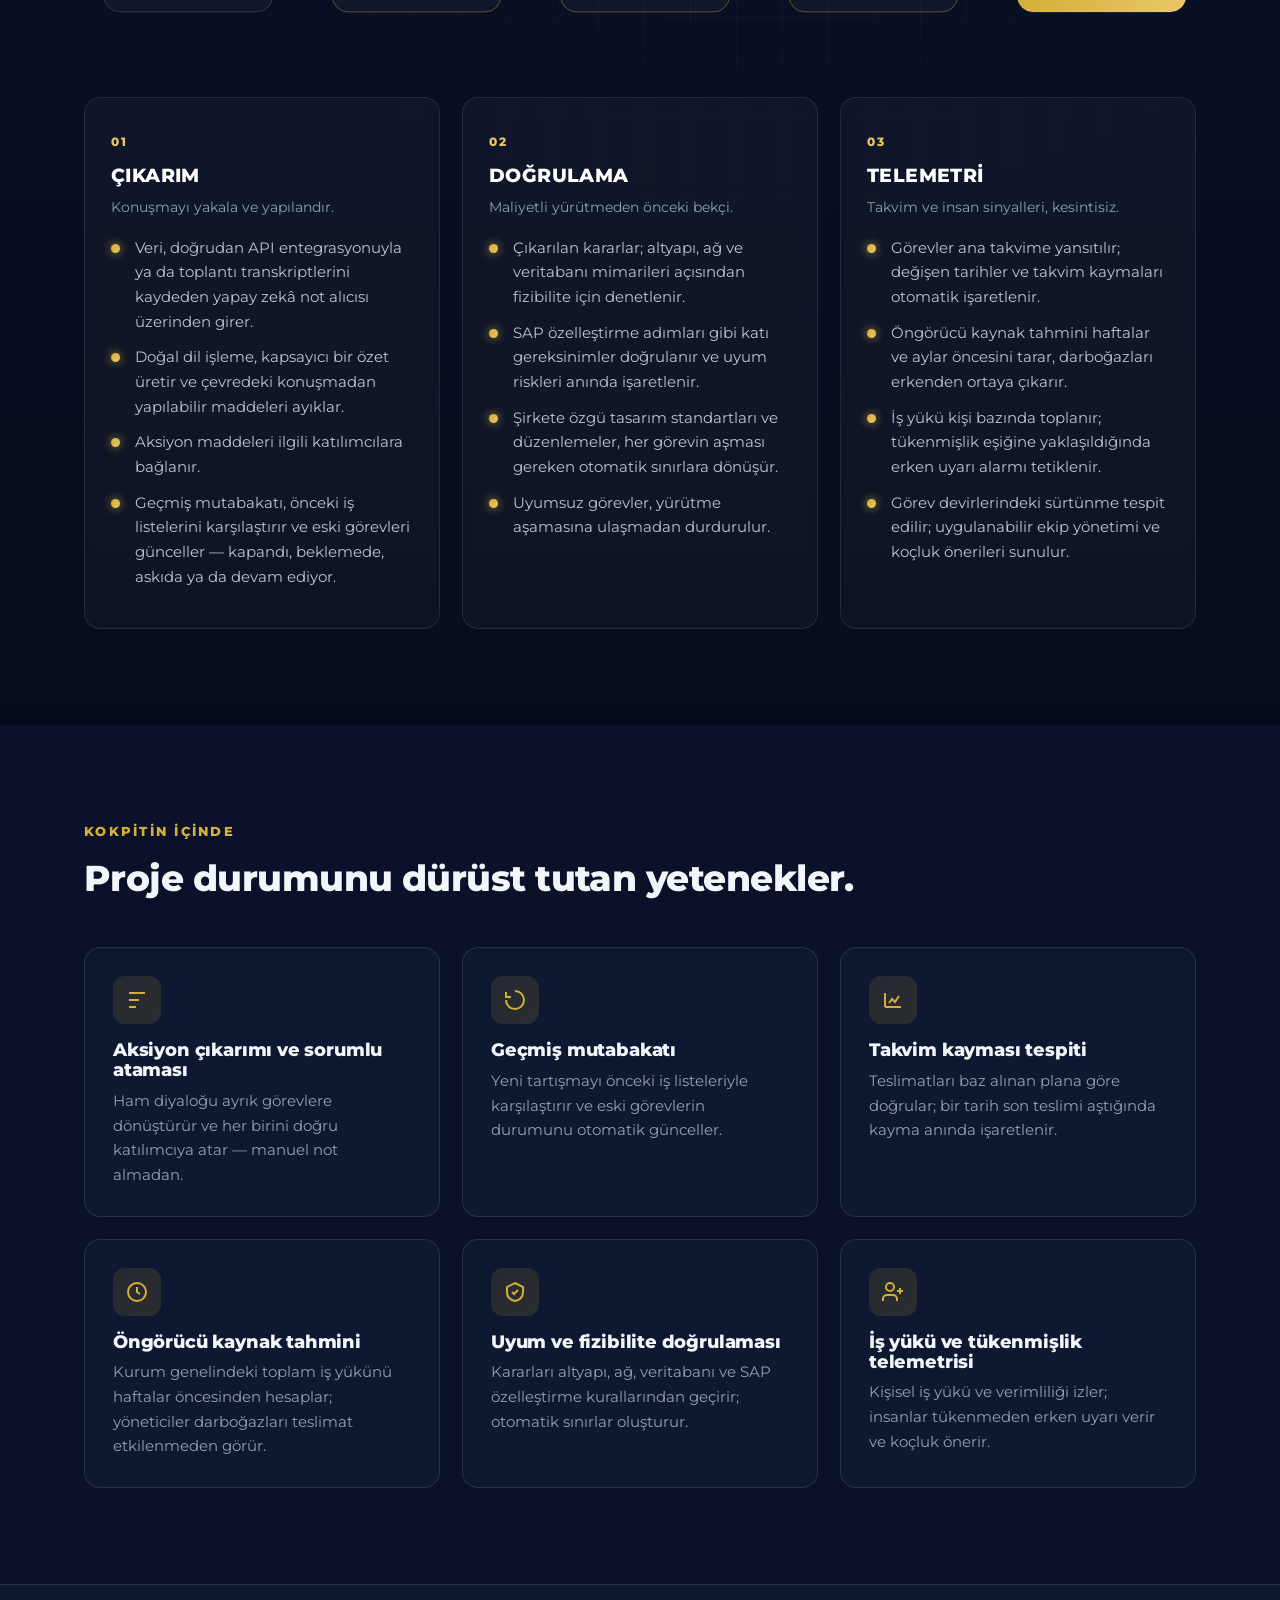
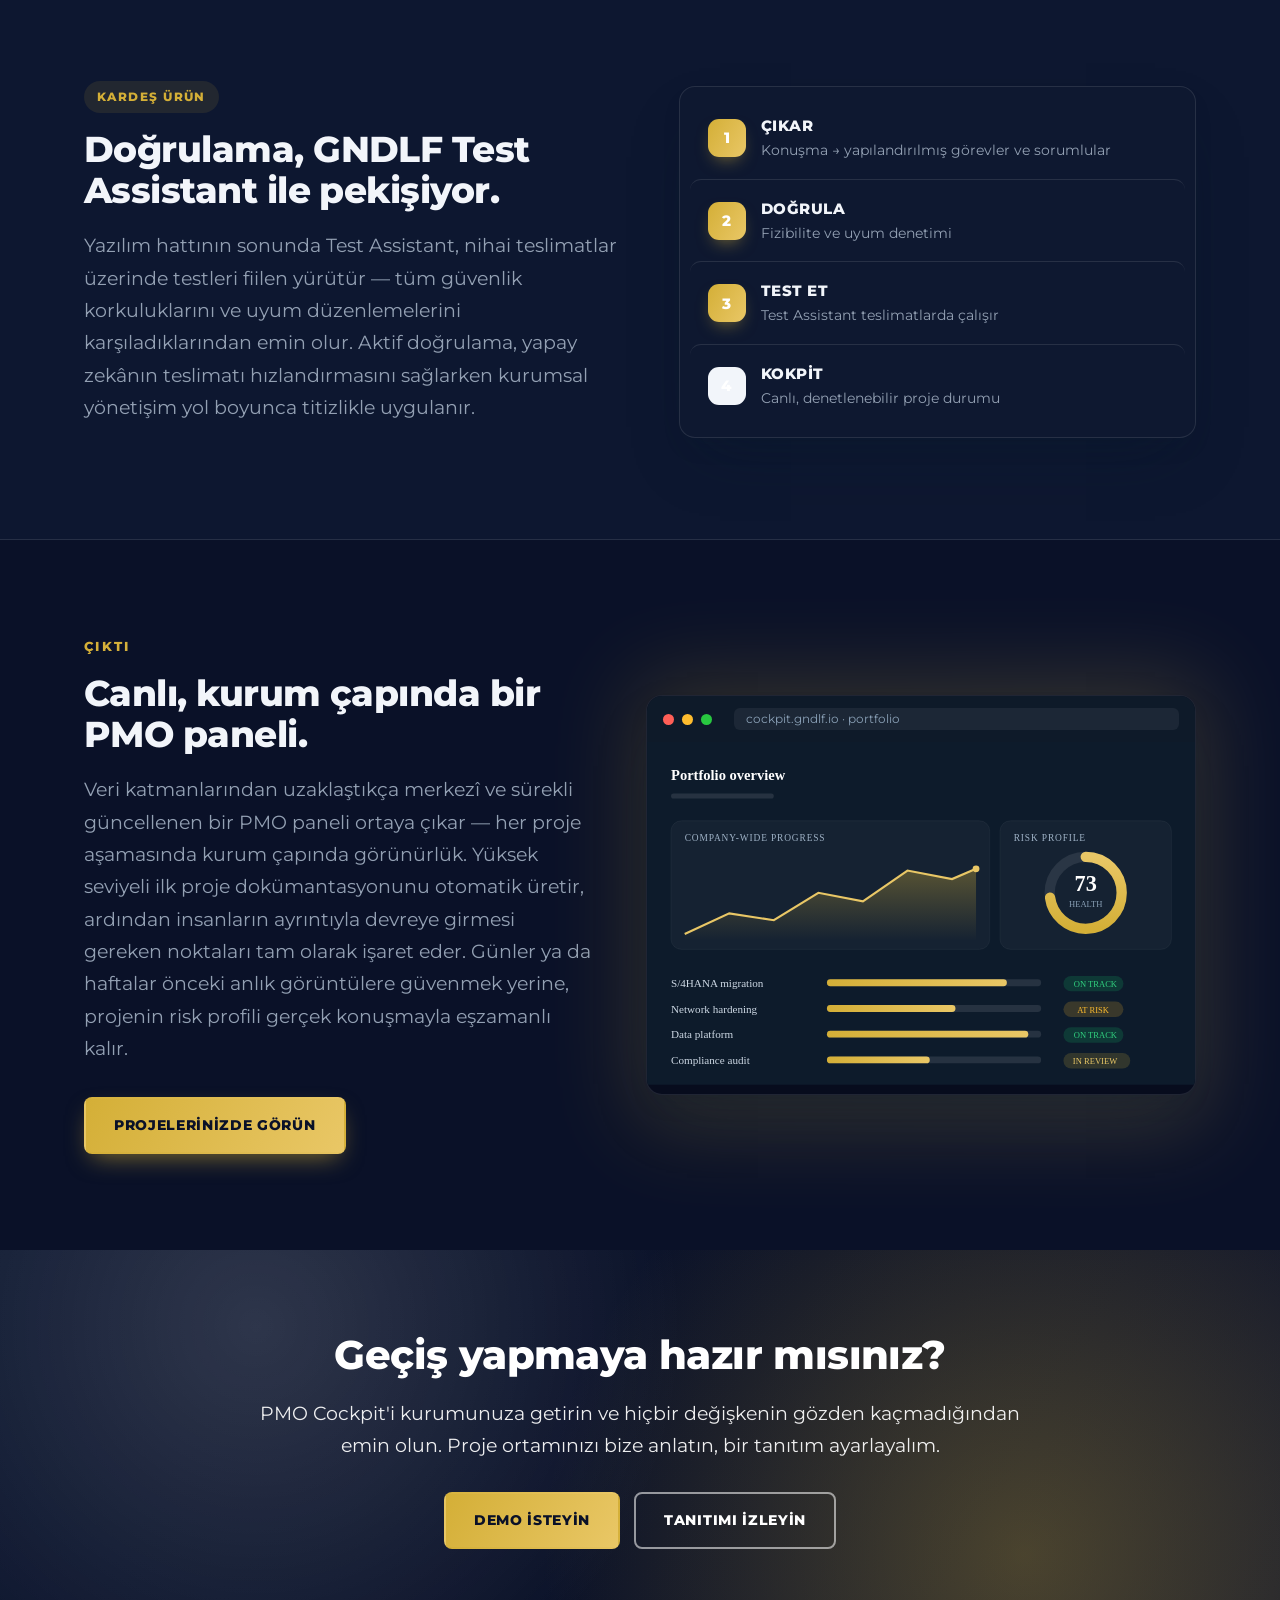
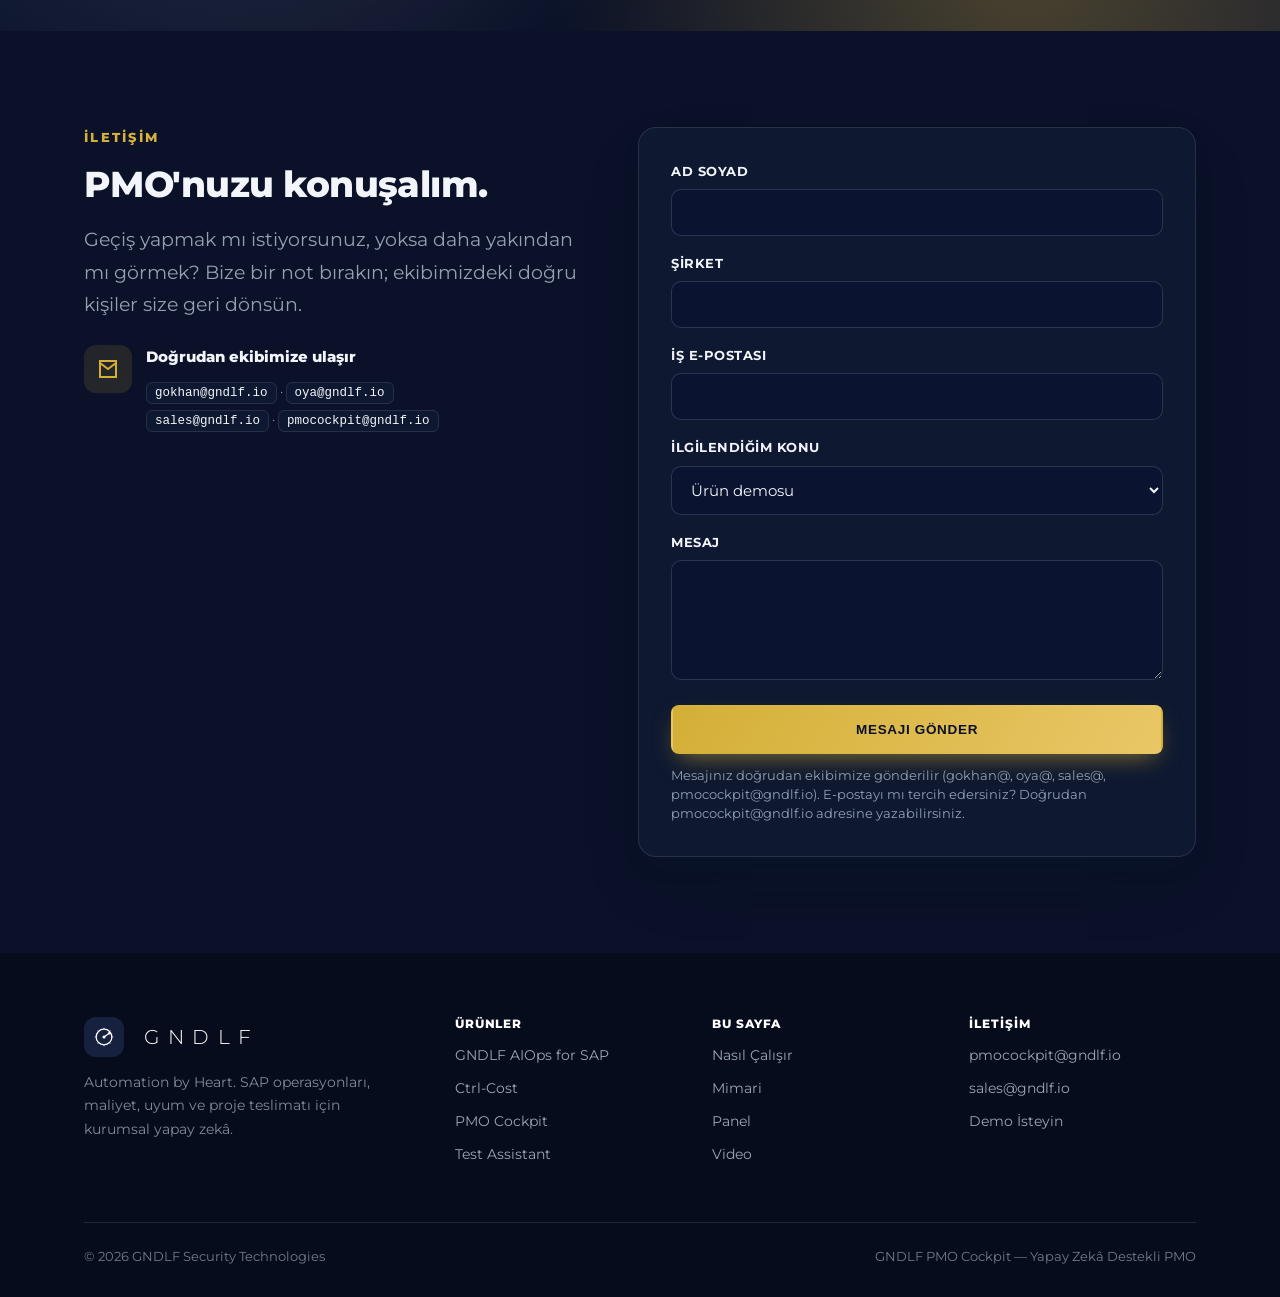
==== commit 24383603: "PMO Cockpit iletişim formu Brevo üzerinden gerçek e-posta gönderecek şekilde güncellendi mailto: yön" ====
--- a/pmo-cockpit.html
+++ b/pmo-cockpit.html
@@ -794,7 +794,8 @@
           <textarea id="cf-msg" name="message" required></textarea>
         </div>
         <button type="submit" class="btn btn--primary" data-i18n="cf_submit">Send message</button>
-        <small data-i18n="cf_note">Submitting opens your email app with the message pre-filled to our team (gokhan@, oya@, sales@, pmocockpit@gndlf.io). Prefer email? Write to us directly at pmocockpit@gndlf.io.</small>
+        <p id="pmoNote" hidden style="margin:14px 0 0;font-weight:700;font-size:13.5px"></p>
+        <small data-i18n="cf_note">Sends directly to our team (gokhan@, oya@, sales@, pmocockpit@gndlf.io). Prefer email? Write to us directly at pmocockpit@gndlf.io.</small>
       </form>
     </div>
   </div>
@@ -897,7 +898,11 @@
     cf_name:"Full name", cf_company:"Company", cf_email:"Work email", cf_interest:"I'm interested in",
     cf_opt1:"A product demo", cf_opt2:"Switching from our current PMO tool", cf_opt3:"Pricing & deployment options", cf_opt4:"Partnership",
     cf_msg:"Message", cf_submit:"Send message",
-    cf_note:"Submitting opens your email app with the message pre-filled to our team (gokhan@, oya@, sales@, pmocockpit@gndlf.io). Prefer email? Write to us directly at pmocockpit@gndlf.io.",
+    cf_note:"Sends directly to our team (gokhan@, oya@, sales@, pmocockpit@gndlf.io). Prefer email? Write to us directly at pmocockpit@gndlf.io.",
+    cf_sending:"Sending…",
+    cf_thanks:"Thank you{name}! We received your message and will get back to you shortly.",
+    cf_error:"Could not send. Please try again or email pmocockpit@gndlf.io.",
+    cf_offline:"The form sends email only on the published site. For now you can email pmocockpit@gndlf.io.",
     ft_tag:"Automation by Heart. Enterprise AI for SAP operations, cost, compliance and project delivery.",
     ft_prod:"Products", ft_pmo:"PMO Cockpit", ft_ta:"Test Assistant",
     ft_page:"This page", ft_video:"Video", ft_contact:"Contact",
@@ -960,7 +965,11 @@
     cf_name:"Ad Soyad", cf_company:"Şirket", cf_email:"İş e-postası", cf_interest:"İlgilendiğim konu",
     cf_opt1:"Ürün demosu", cf_opt2:"Mevcut PMO aracımızdan geçiş", cf_opt3:"Fiyatlandırma ve kurulum seçenekleri", cf_opt4:"İş ortaklığı",
     cf_msg:"Mesaj", cf_submit:"Mesajı gönder",
-    cf_note:"Gönderdiğinizde e-posta uygulamanız, mesaj ekibimize (gokhan@, oya@, sales@, pmocockpit@gndlf.io) önceden doldurulmuş olarak açılır. E-postayı mı tercih edersiniz? Doğrudan pmocockpit@gndlf.io adresine yazabilirsiniz.",
+    cf_note:"Mesajınız doğrudan ekibimize gönderilir (gokhan@, oya@, sales@, pmocockpit@gndlf.io). E-postayı mı tercih edersiniz? Doğrudan pmocockpit@gndlf.io adresine yazabilirsiniz.",
+    cf_sending:"Gönderiliyor…",
+    cf_thanks:"Teşekkürler{name}! Mesajınızı aldık, en kısa sürede dönüş yapacağız.",
+    cf_error:"Gönderilemedi. Lütfen tekrar deneyin ya da pmocockpit@gndlf.io adresine yazın.",
+    cf_offline:"Form yalnızca yayınlanmış sitede e-posta gönderir. Şimdilik pmocockpit@gndlf.io adresine yazabilirsiniz.",
     ft_tag:"Automation by Heart. SAP operasyonları, maliyet, uyum ve proje teslimatı için kurumsal yapay zekâ.",
     ft_prod:"Ürünler", ft_pmo:"PMO Cockpit", ft_ta:"Test Assistant",
     ft_page:"Bu sayfa", ft_video:"Video", ft_contact:"İletişim",
@@ -968,7 +977,6 @@
   }
 };
 
-const RECIPIENTS = ["gokhan@gndlf.io","oya@gndlf.io","sales@gndlf.io","pmocockpit@gndlf.io"];
 const SVGNS = "http://www.w3.org/2000/svg";
 
 function applyLang(lang){
@@ -1012,26 +1020,44 @@
 },{threshold:.12, rootMargin:"0px 0px -40px 0px"});
 document.querySelectorAll(".reveal").forEach((el,i)=>{ el.style.transitionDelay=(Math.min(i%3,3)*70)+"ms"; io.observe(el); });
 
-// Contact form -> compose an email to the whole team
+// Contact form -> send directly via /api/contact (Brevo)
 document.getElementById("contactForm").addEventListener("submit", function(e){
   e.preventDefault();
   const lang = document.documentElement.lang || "en";
+  const dict = I18N[lang] || I18N.en;
   const f = e.target;
+  const note = document.getElementById("pmoNote");
+  const btn = f.querySelector("button[type=submit]");
   const name = (f.name.value||"").trim();
   const company = (f.company.value||"").trim();
   const email = (f.email.value||"").trim();
   const interest = f.interest.value||"";
   const message = (f.message.value||"").trim();
 
-  const subject = (lang==="tr" ? "PMO Cockpit talebi — " : "PMO Cockpit inquiry — ") + (company || name || email);
-  const L = lang==="tr"
-    ? {name:"Ad Soyad",company:"Şirket",email:"E-posta",interest:"İlgi",message:"Mesaj",via:"Gönderildiği sayfa: GNDLF PMO Cockpit"}
-    : {name:"Name",company:"Company",email:"Email",interest:"Interest",message:"Message",via:"Sent from: GNDLF PMO Cockpit page"};
-  const body =
-    L.name+": "+name+"\n"+L.company+": "+company+"\n"+L.email+": "+email+"\n"+L.interest+": "+interest+"\n\n"+
-    L.message+":\n"+message+"\n\n—\n"+L.via;
-
-  window.location.href = "mailto:"+RECIPIENTS.join(",")+"?subject="+encodeURIComponent(subject)+"&body="+encodeURIComponent(body);
+  note.hidden = false;
+  note.style.color = "";
+  note.textContent = dict.cf_sending;
+  if(btn) btn.disabled = true;
+
+  fetch("/api/contact", {
+    method: "POST",
+    headers: { "Content-Type": "application/json" },
+    body: JSON.stringify({ name, email, message, company, interest, source: "pmo-cockpit" })
+  }).then(function(res){
+    if(res.ok){
+      note.style.color = "";
+      note.textContent = dict.cf_thanks.replace("{name}", name ? " "+name : "");
+      f.reset();
+    } else {
+      note.style.color = "#c0392b";
+      note.textContent = dict.cf_error;
+    }
+  }).catch(function(){
+    note.style.color = "#c0392b";
+    note.textContent = dict.cf_offline;
+  }).then(function(){
+    if(btn) btn.disabled = false;
+  });
 });
 
 document.getElementById("year").textContent = new Date().getFullYear();
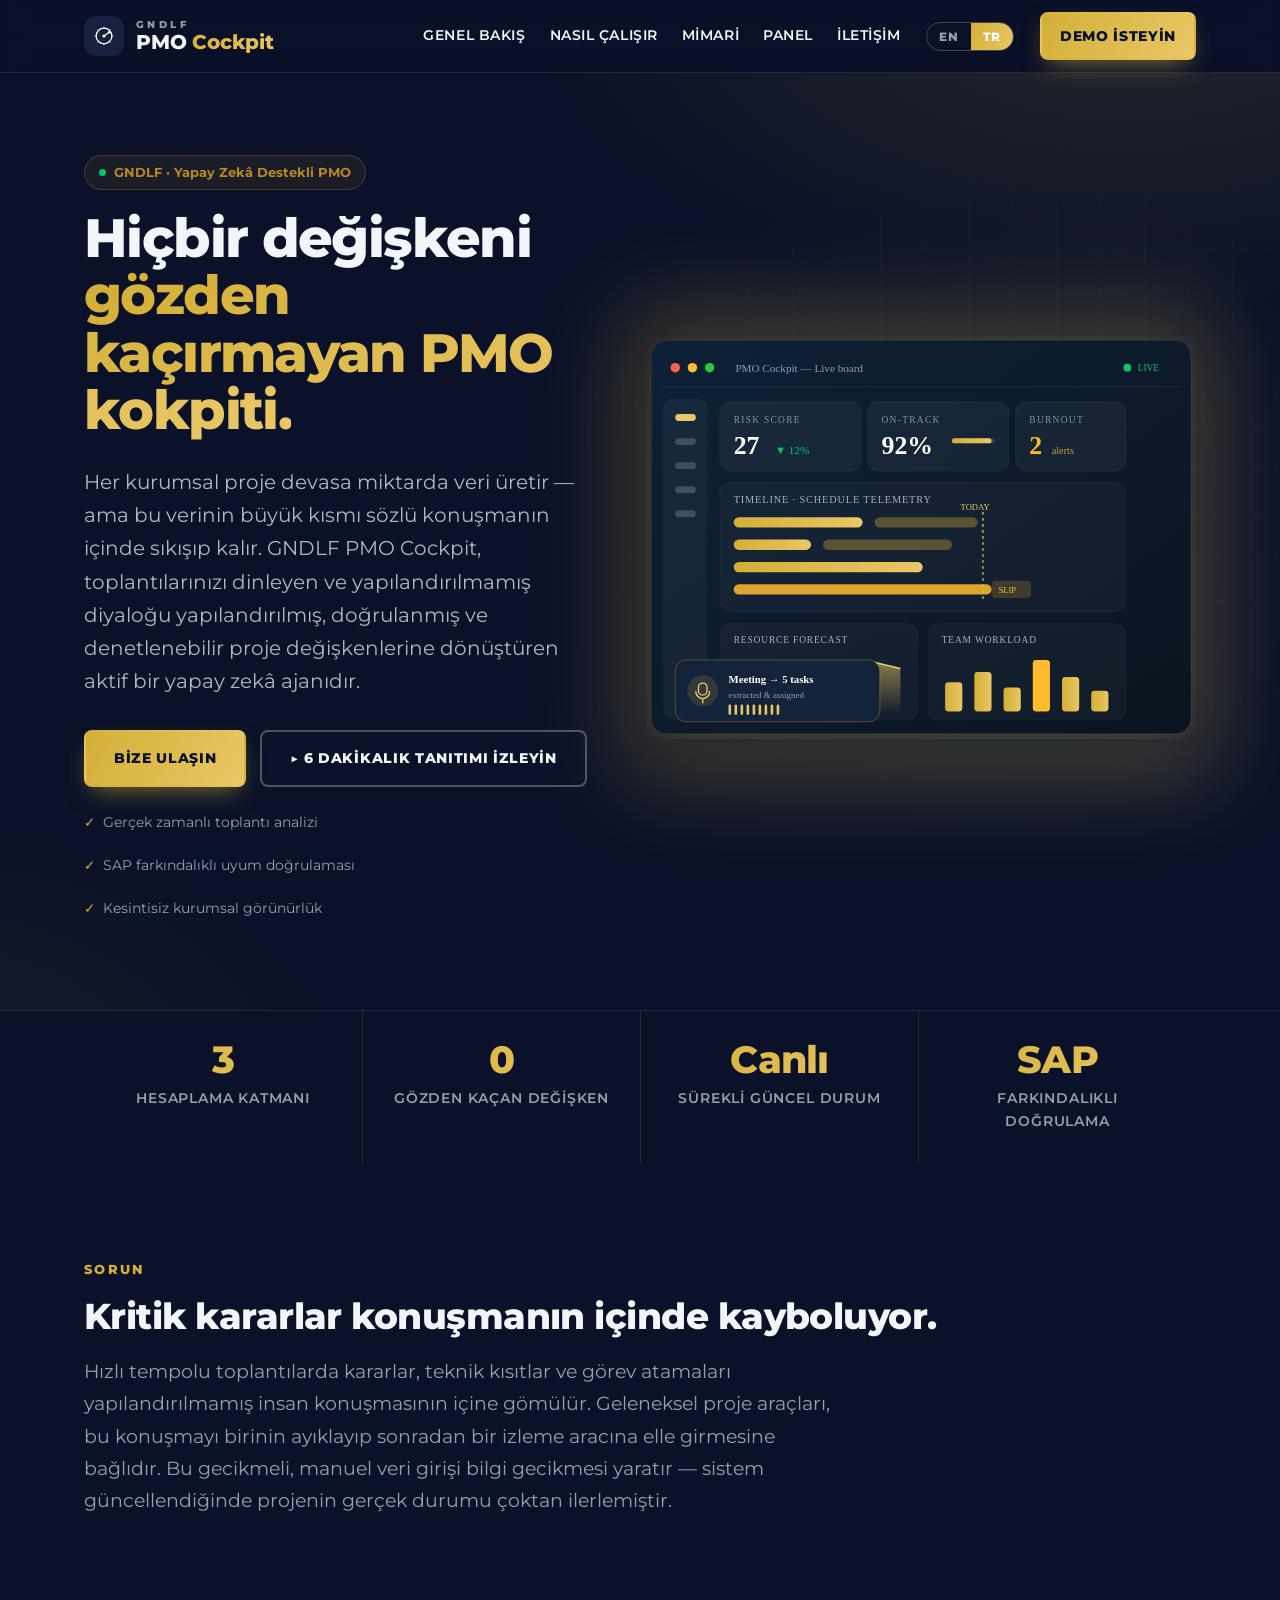
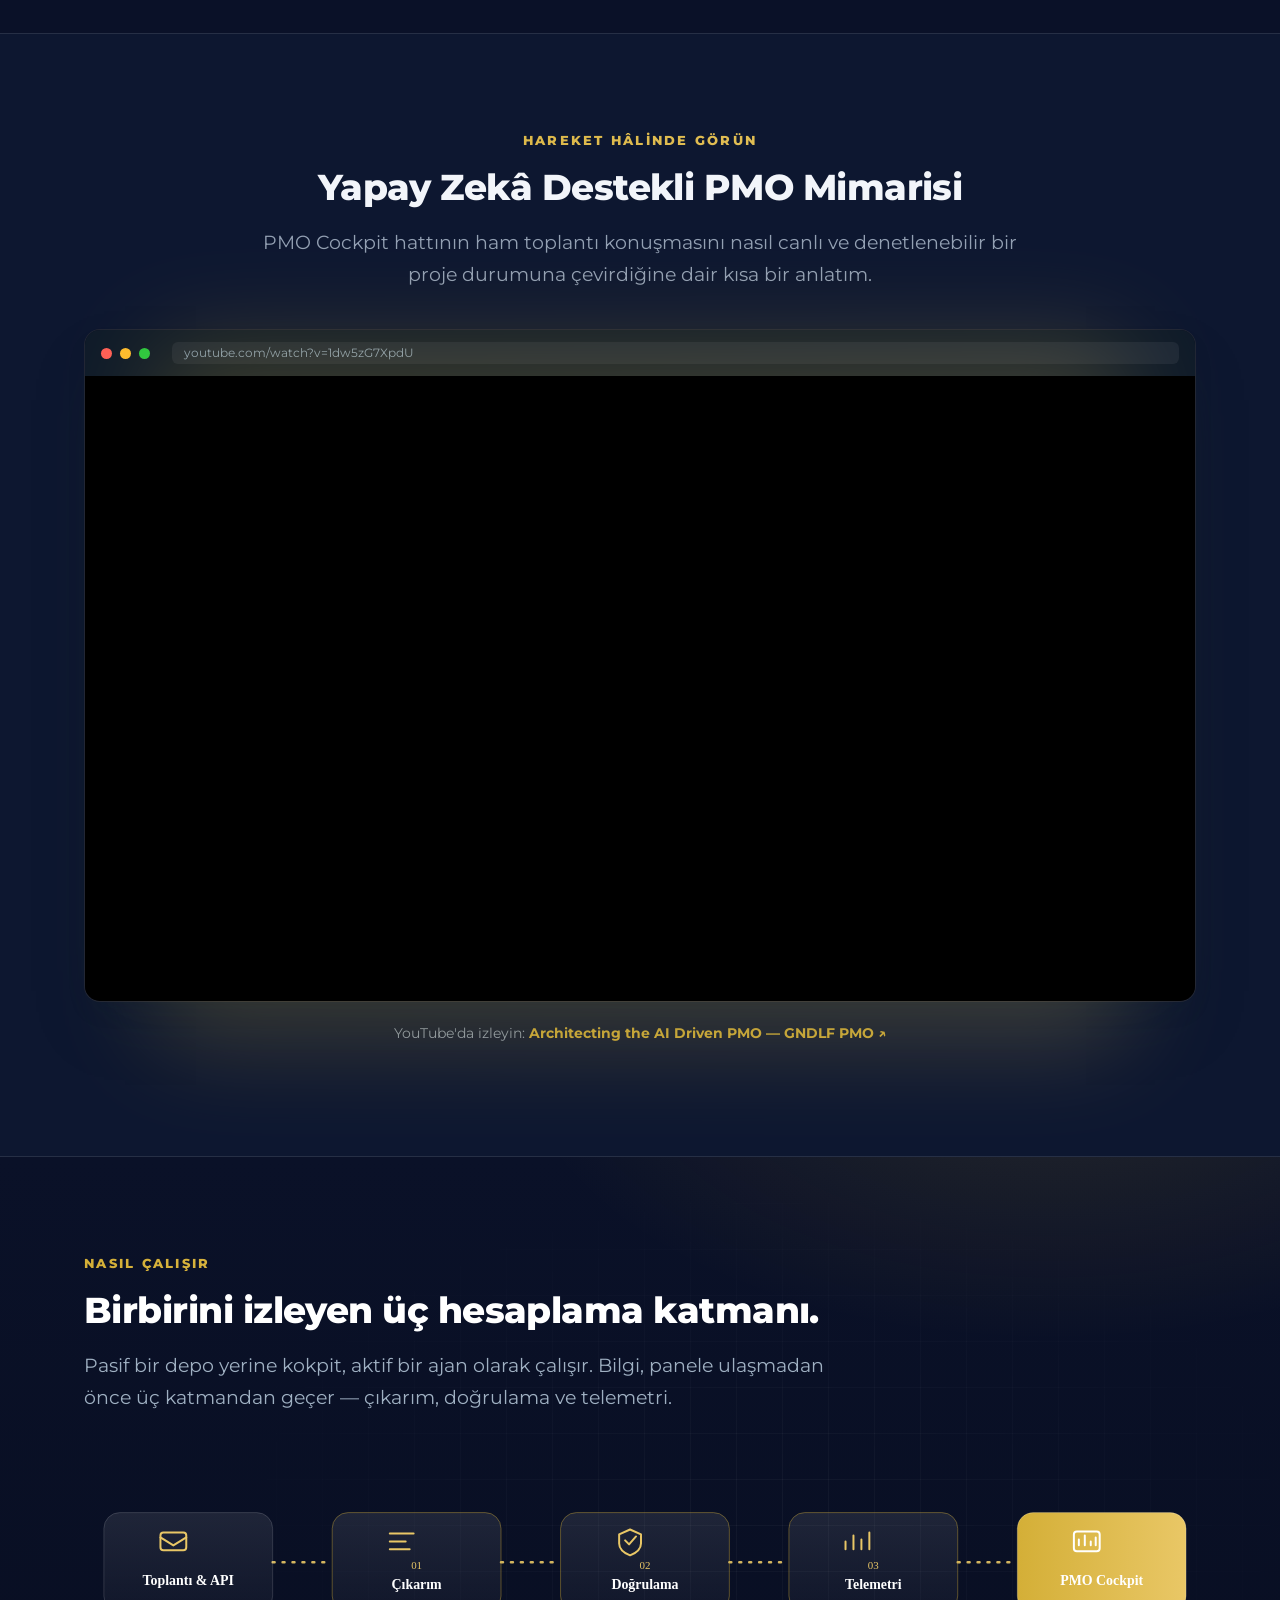
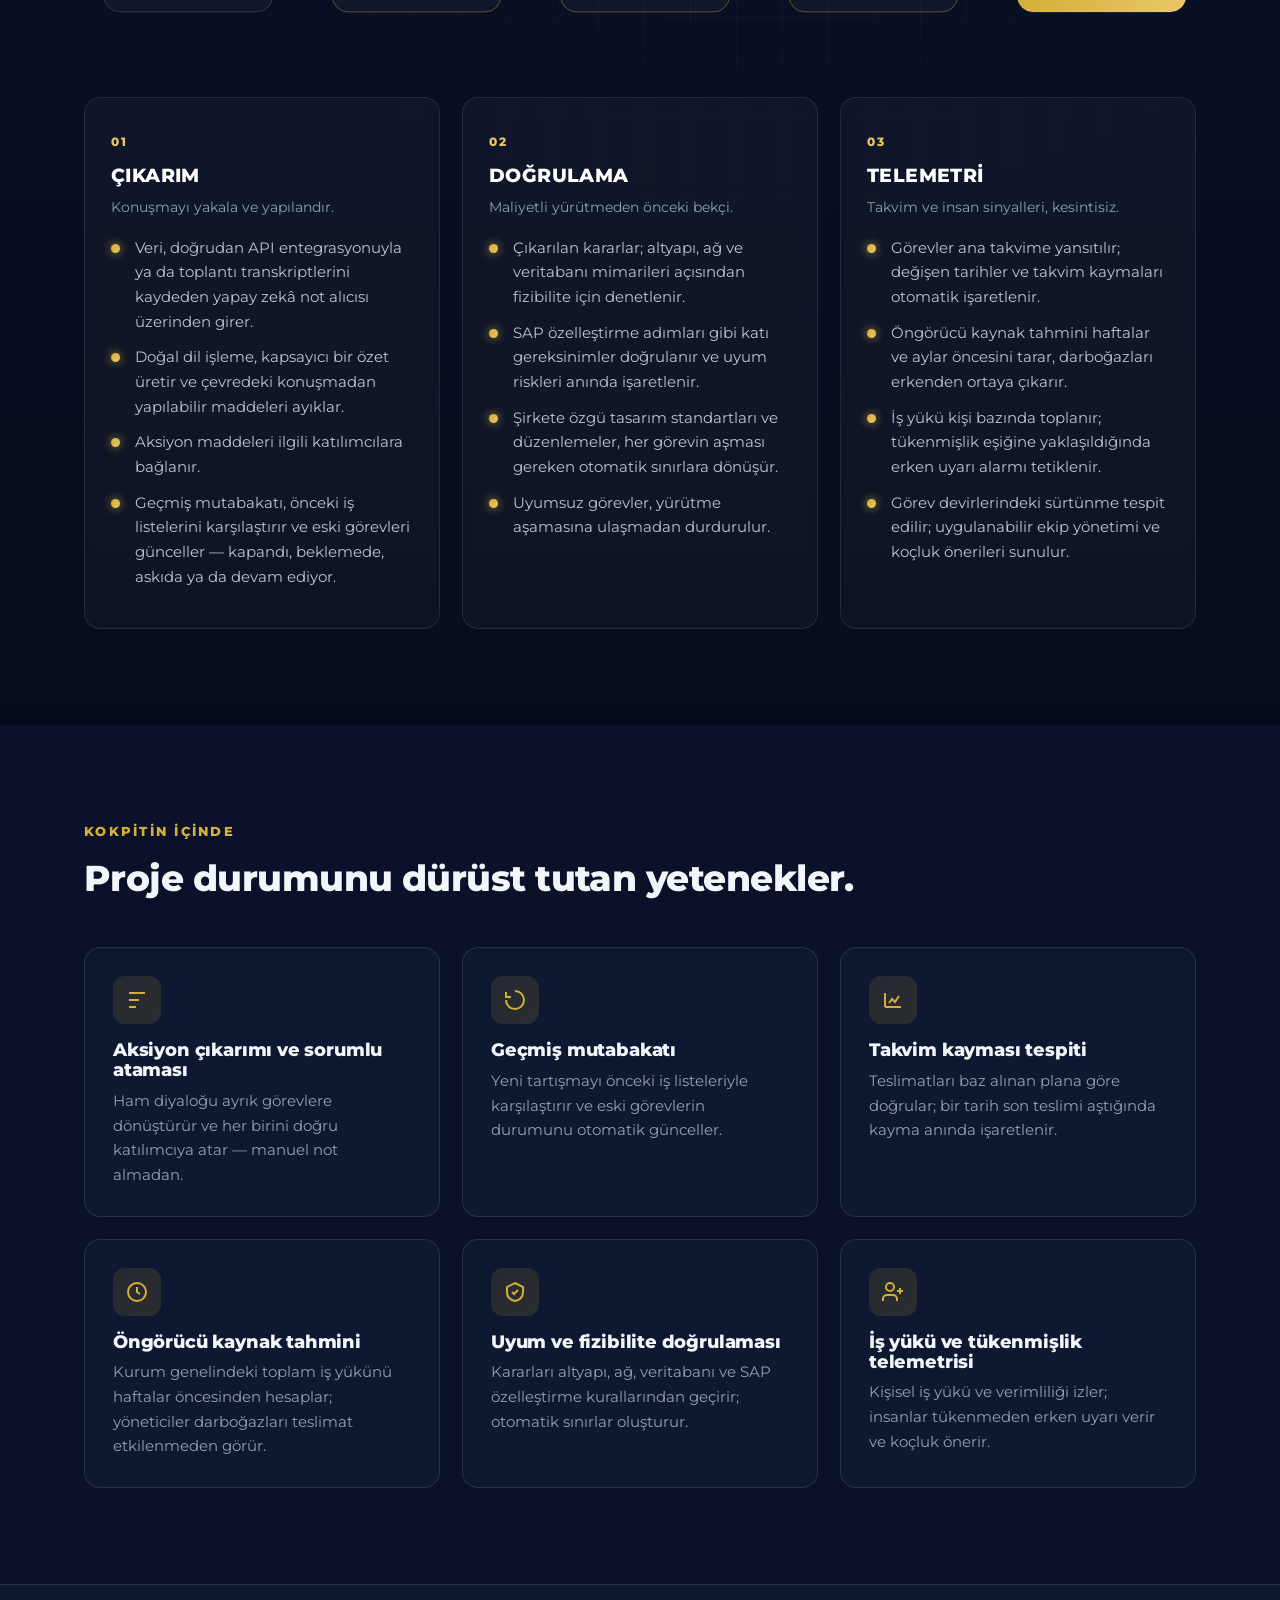
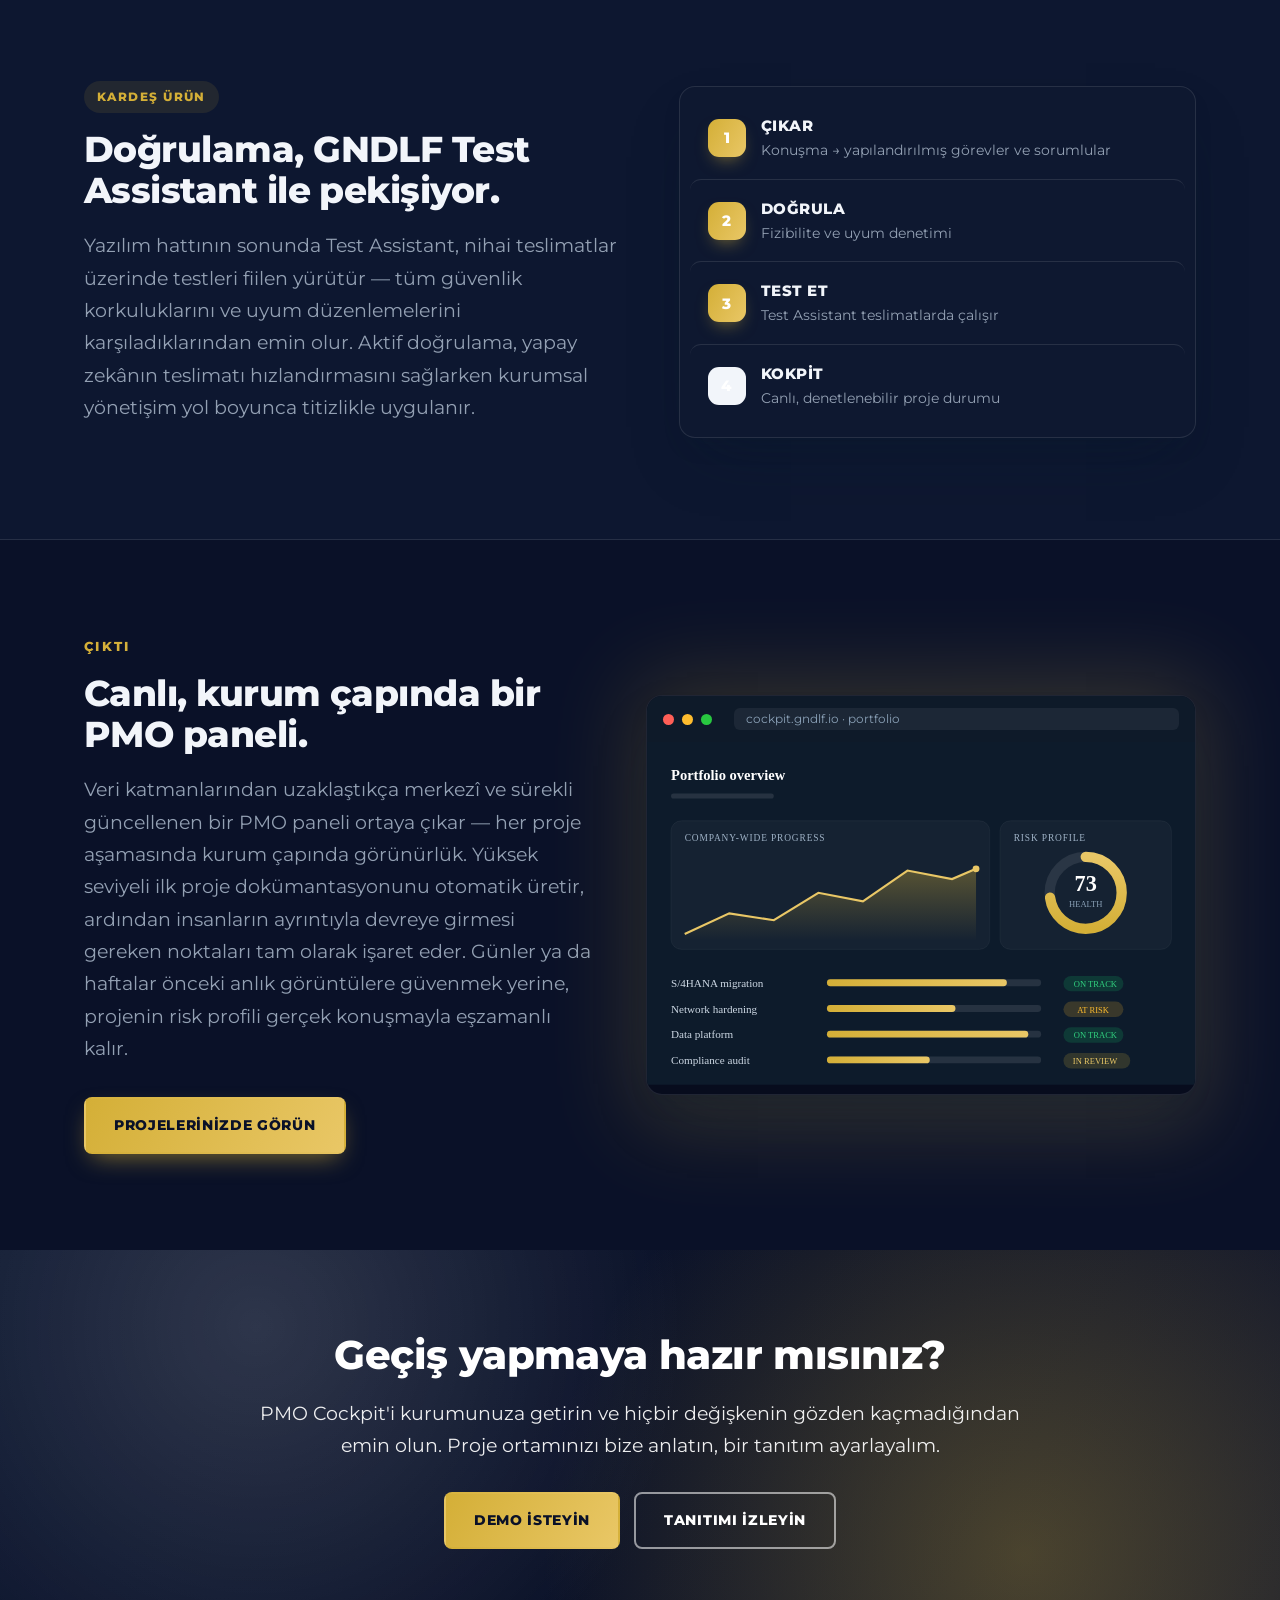
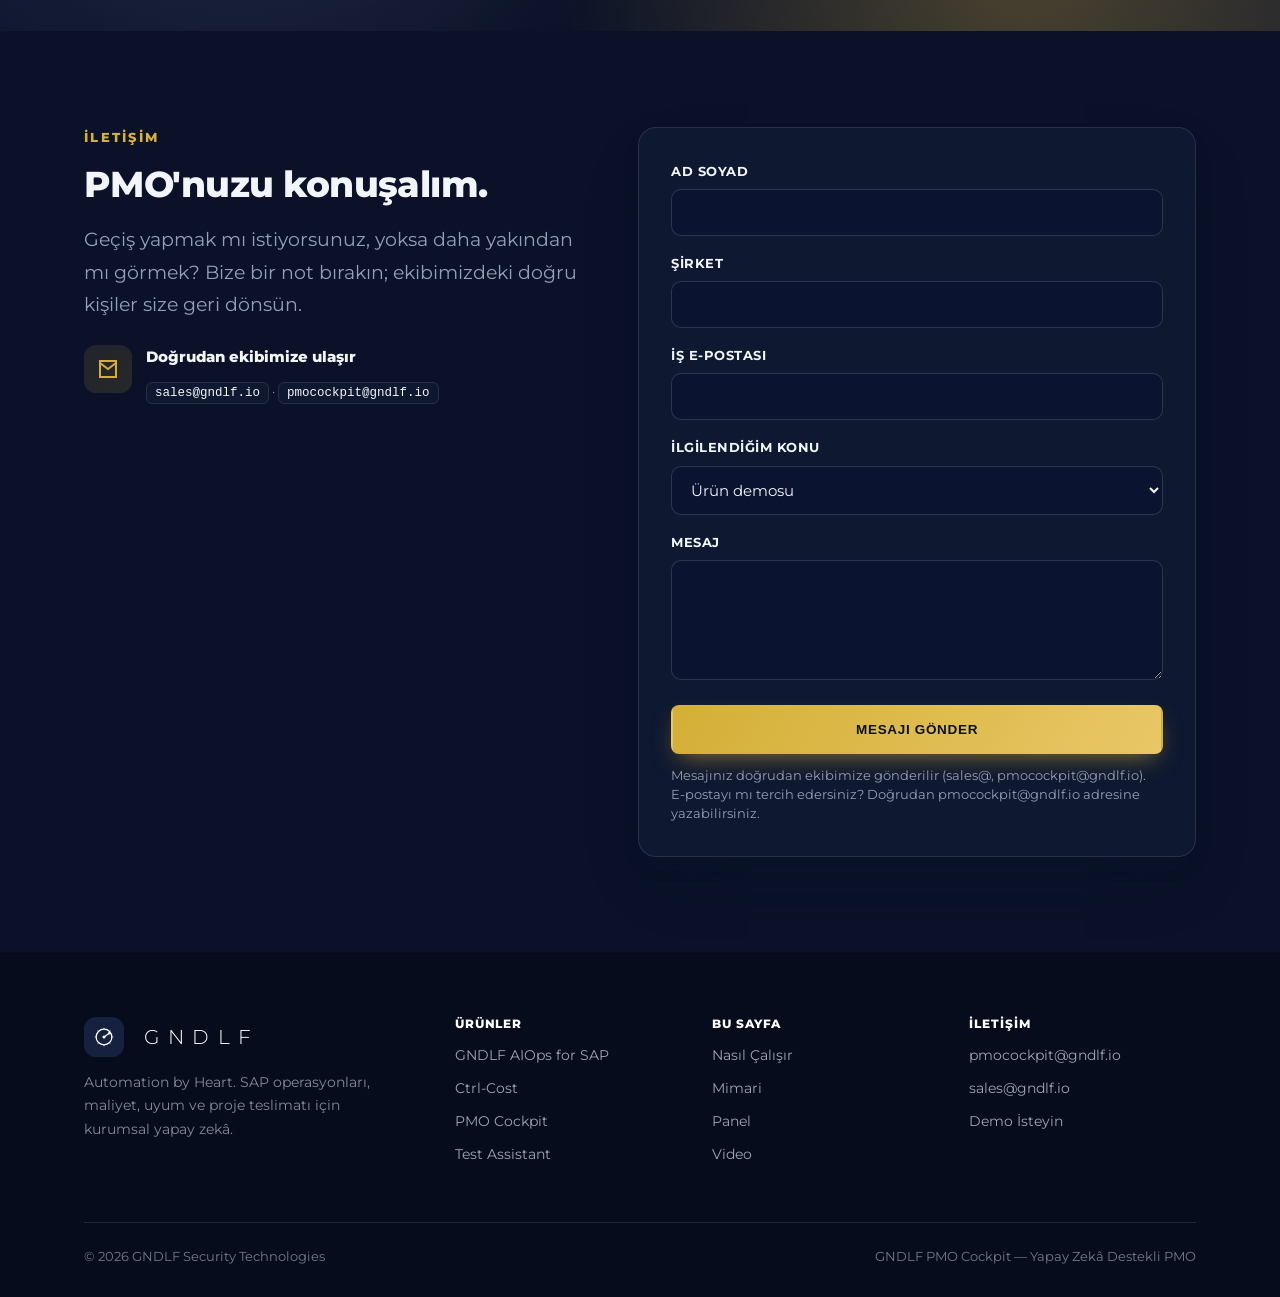
==== commit acf4eac0: "PMO Cockpit sayfasından gokhan@ ve oya@ e-posta adresleri kaldırıldı Görünür metinde sadece sales@ v" ====
--- a/pmo-cockpit.html
+++ b/pmo-cockpit.html
@@ -759,7 +759,6 @@
             <div>
               <div class="k" data-i18n="con_reach">Reaches our team directly</div>
               <div class="recips">
-                <code>gokhan@gndlf.io</code> · <code>oya@gndlf.io</code><br>
                 <code>sales@gndlf.io</code> · <code>pmocockpit@gndlf.io</code>
               </div>
             </div>
@@ -795,7 +794,7 @@
         </div>
         <button type="submit" class="btn btn--primary" data-i18n="cf_submit">Send message</button>
         <p id="pmoNote" hidden style="margin:14px 0 0;font-weight:700;font-size:13.5px"></p>
-        <small data-i18n="cf_note">Sends directly to our team (gokhan@, oya@, sales@, pmocockpit@gndlf.io). Prefer email? Write to us directly at pmocockpit@gndlf.io.</small>
+        <small data-i18n="cf_note">Sends directly to our team (sales@, pmocockpit@gndlf.io). Prefer email? Write to us directly at pmocockpit@gndlf.io.</small>
       </form>
     </div>
   </div>
@@ -898,7 +897,7 @@
     cf_name:"Full name", cf_company:"Company", cf_email:"Work email", cf_interest:"I'm interested in",
     cf_opt1:"A product demo", cf_opt2:"Switching from our current PMO tool", cf_opt3:"Pricing & deployment options", cf_opt4:"Partnership",
     cf_msg:"Message", cf_submit:"Send message",
-    cf_note:"Sends directly to our team (gokhan@, oya@, sales@, pmocockpit@gndlf.io). Prefer email? Write to us directly at pmocockpit@gndlf.io.",
+    cf_note:"Sends directly to our team (sales@, pmocockpit@gndlf.io). Prefer email? Write to us directly at pmocockpit@gndlf.io.",
     cf_sending:"Sending…",
     cf_thanks:"Thank you{name}! We received your message and will get back to you shortly.",
     cf_error:"Could not send. Please try again or email pmocockpit@gndlf.io.",
@@ -965,7 +964,7 @@
     cf_name:"Ad Soyad", cf_company:"Şirket", cf_email:"İş e-postası", cf_interest:"İlgilendiğim konu",
     cf_opt1:"Ürün demosu", cf_opt2:"Mevcut PMO aracımızdan geçiş", cf_opt3:"Fiyatlandırma ve kurulum seçenekleri", cf_opt4:"İş ortaklığı",
     cf_msg:"Mesaj", cf_submit:"Mesajı gönder",
-    cf_note:"Mesajınız doğrudan ekibimize gönderilir (gokhan@, oya@, sales@, pmocockpit@gndlf.io). E-postayı mı tercih edersiniz? Doğrudan pmocockpit@gndlf.io adresine yazabilirsiniz.",
+    cf_note:"Mesajınız doğrudan ekibimize gönderilir (sales@, pmocockpit@gndlf.io). E-postayı mı tercih edersiniz? Doğrudan pmocockpit@gndlf.io adresine yazabilirsiniz.",
     cf_sending:"Gönderiliyor…",
     cf_thanks:"Teşekkürler{name}! Mesajınızı aldık, en kısa sürede dönüş yapacağız.",
     cf_error:"Gönderilemedi. Lütfen tekrar deneyin ya da pmocockpit@gndlf.io adresine yazın.",
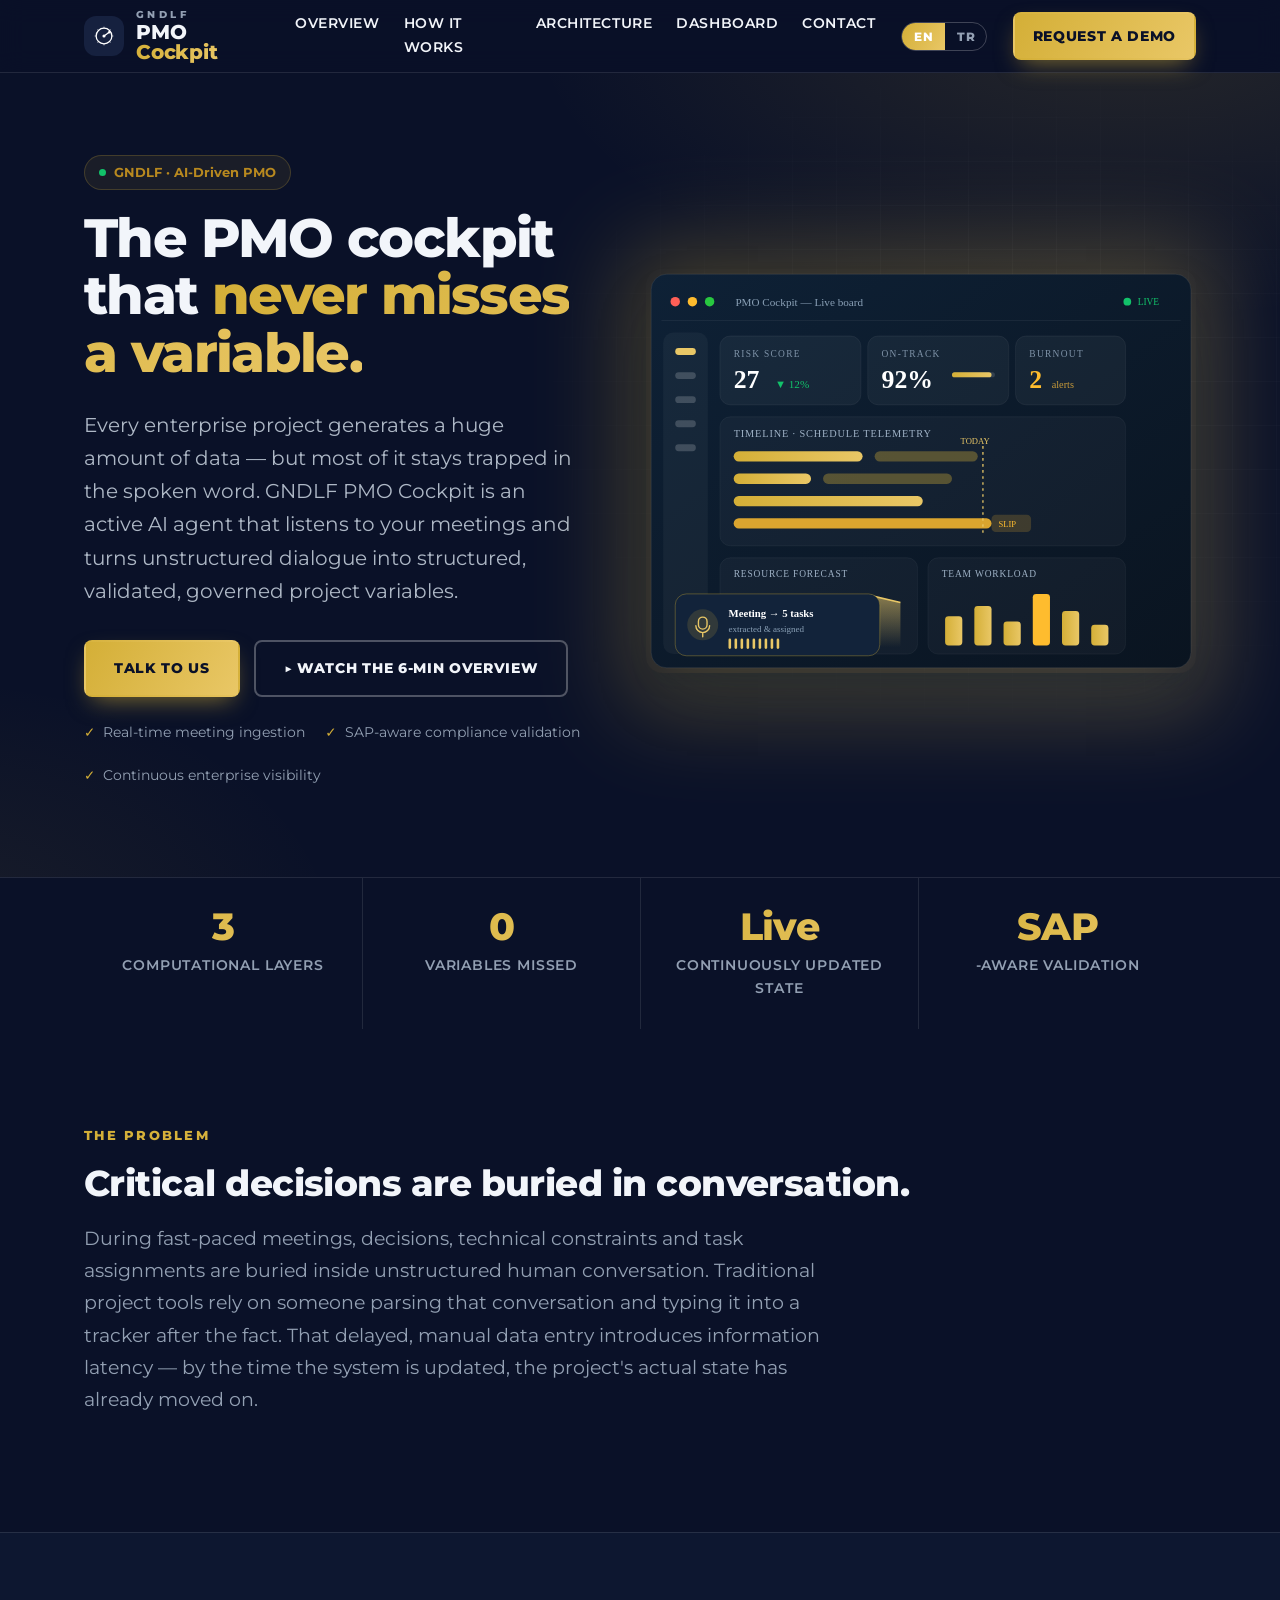
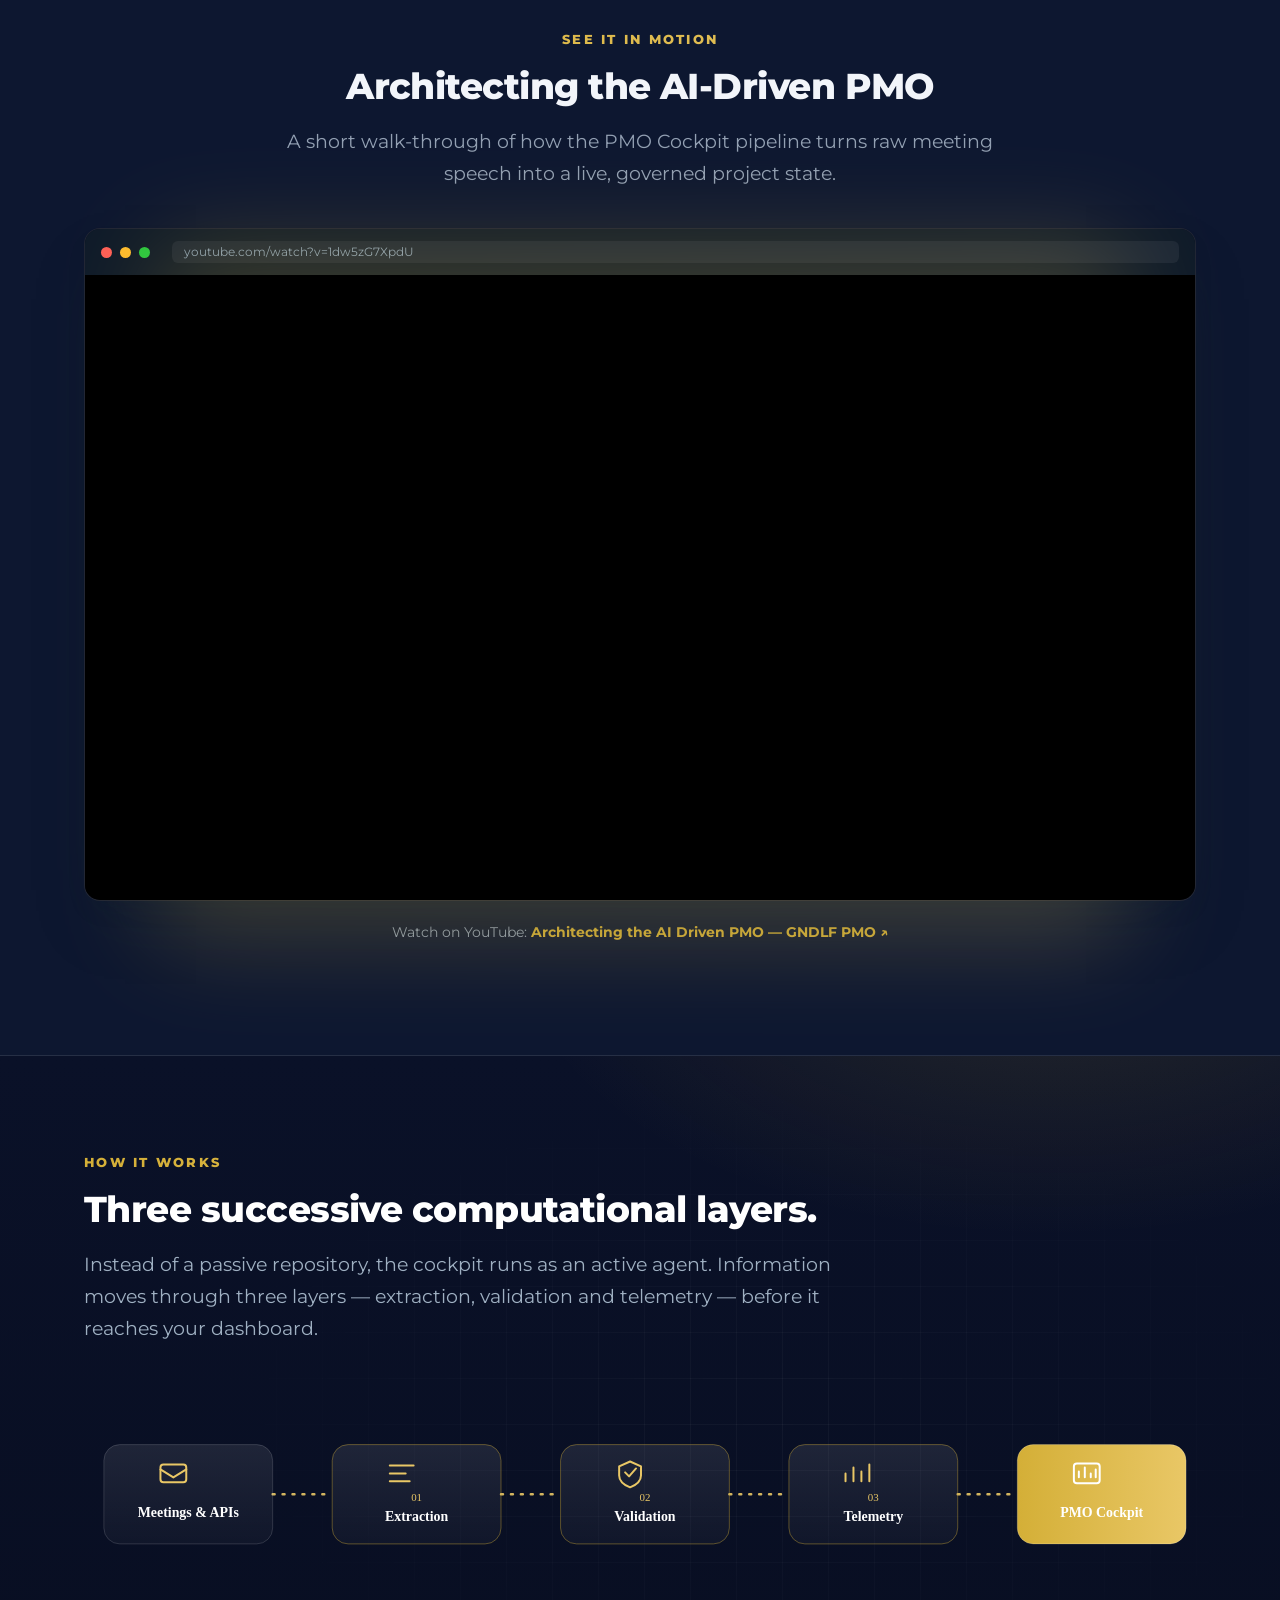
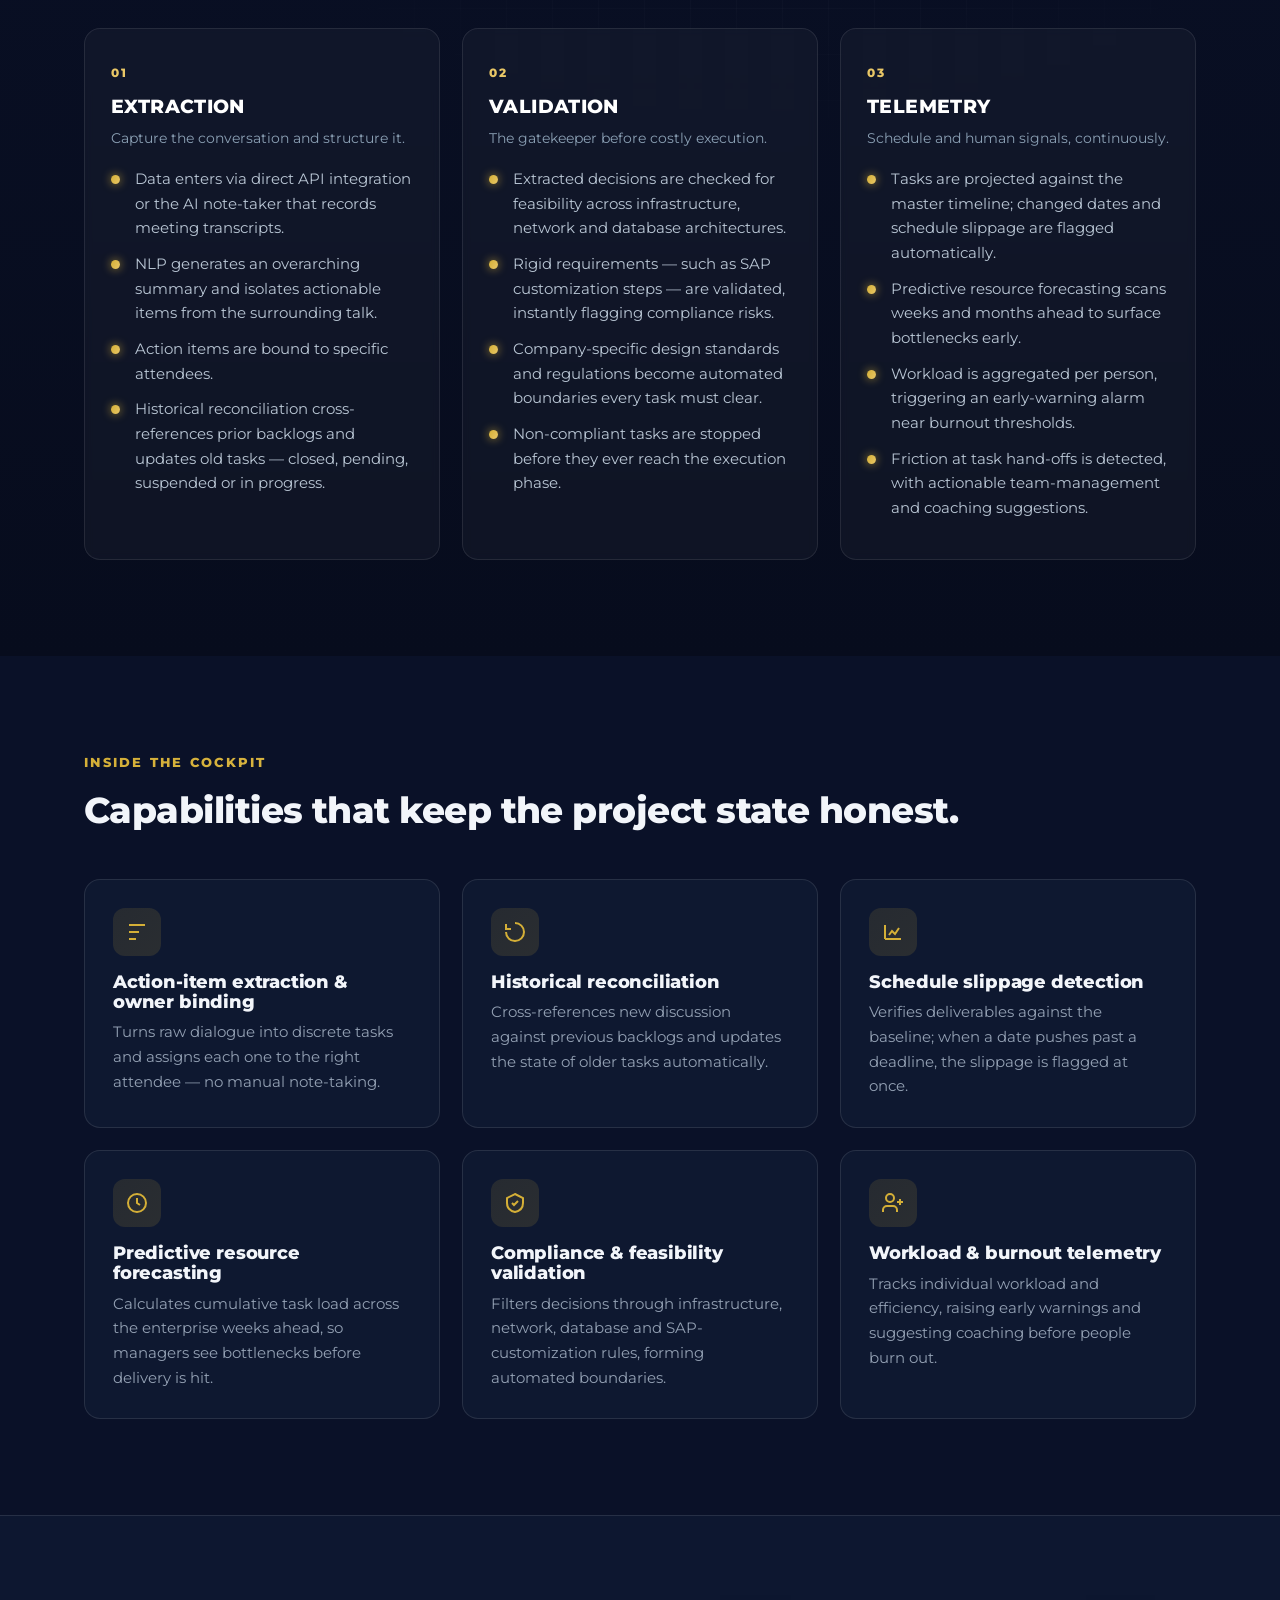
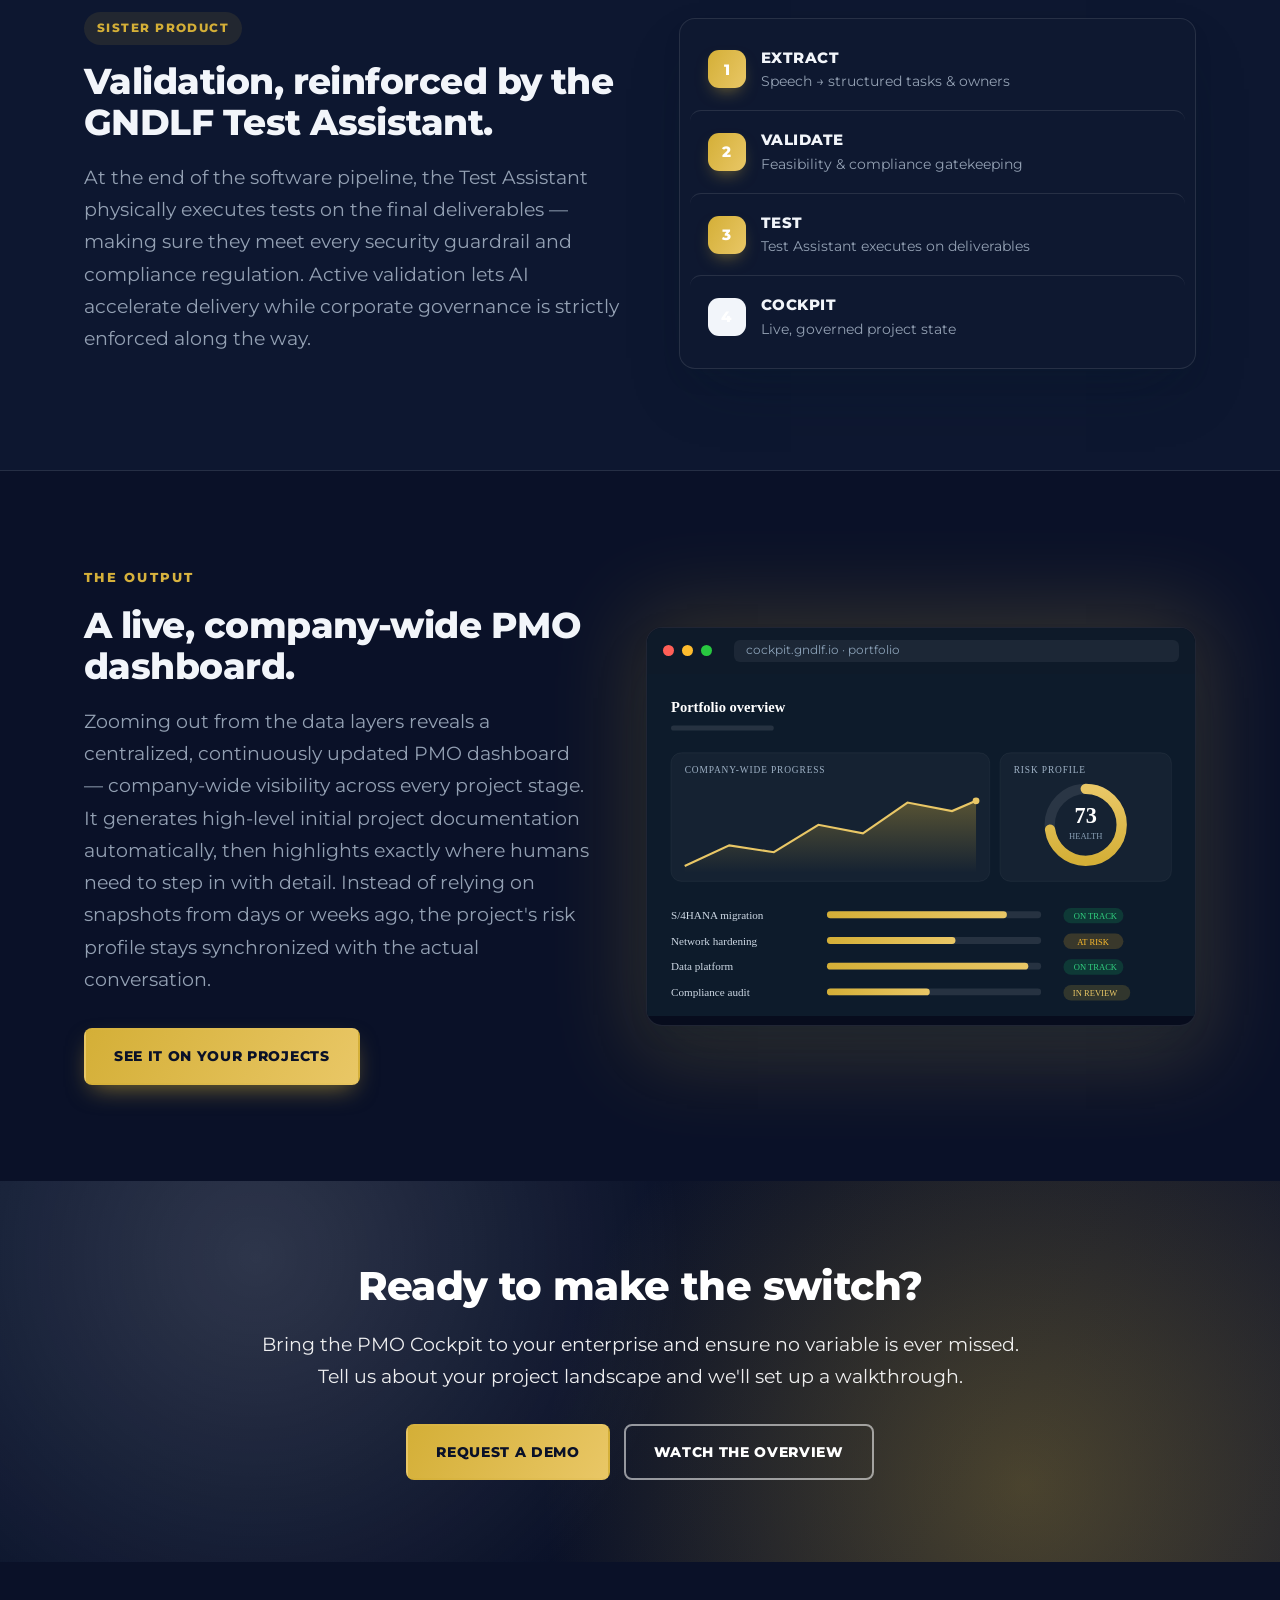
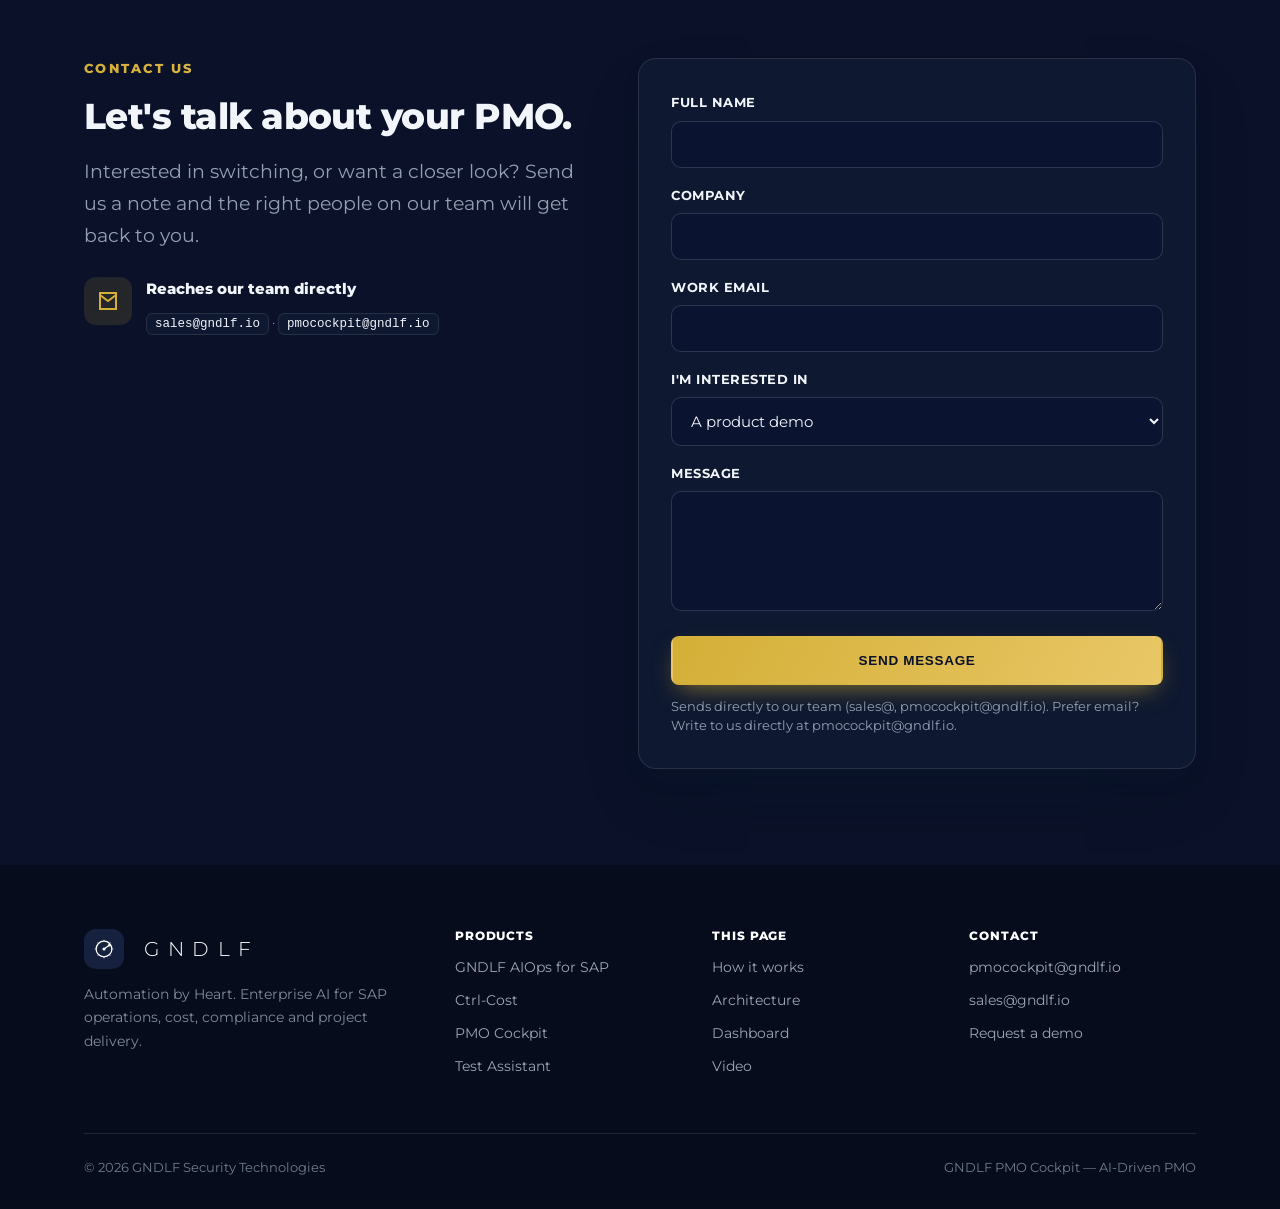
==== commit 1581cf67: "PMO Cockpit sayfasının varsayılan dili de İngilizce yapıldı Ana site ile tutarlılık için.  Co-Author" ====
--- a/pmo-cockpit.html
+++ b/pmo-cockpit.html
@@ -1061,8 +1061,8 @@
 
 document.getElementById("year").textContent = new Date().getFullYear();
 
-// Default language: Turkish
-applyLang("tr");
+// Default language: English
+applyLang("en");
 </script>
 </body>
 </html>
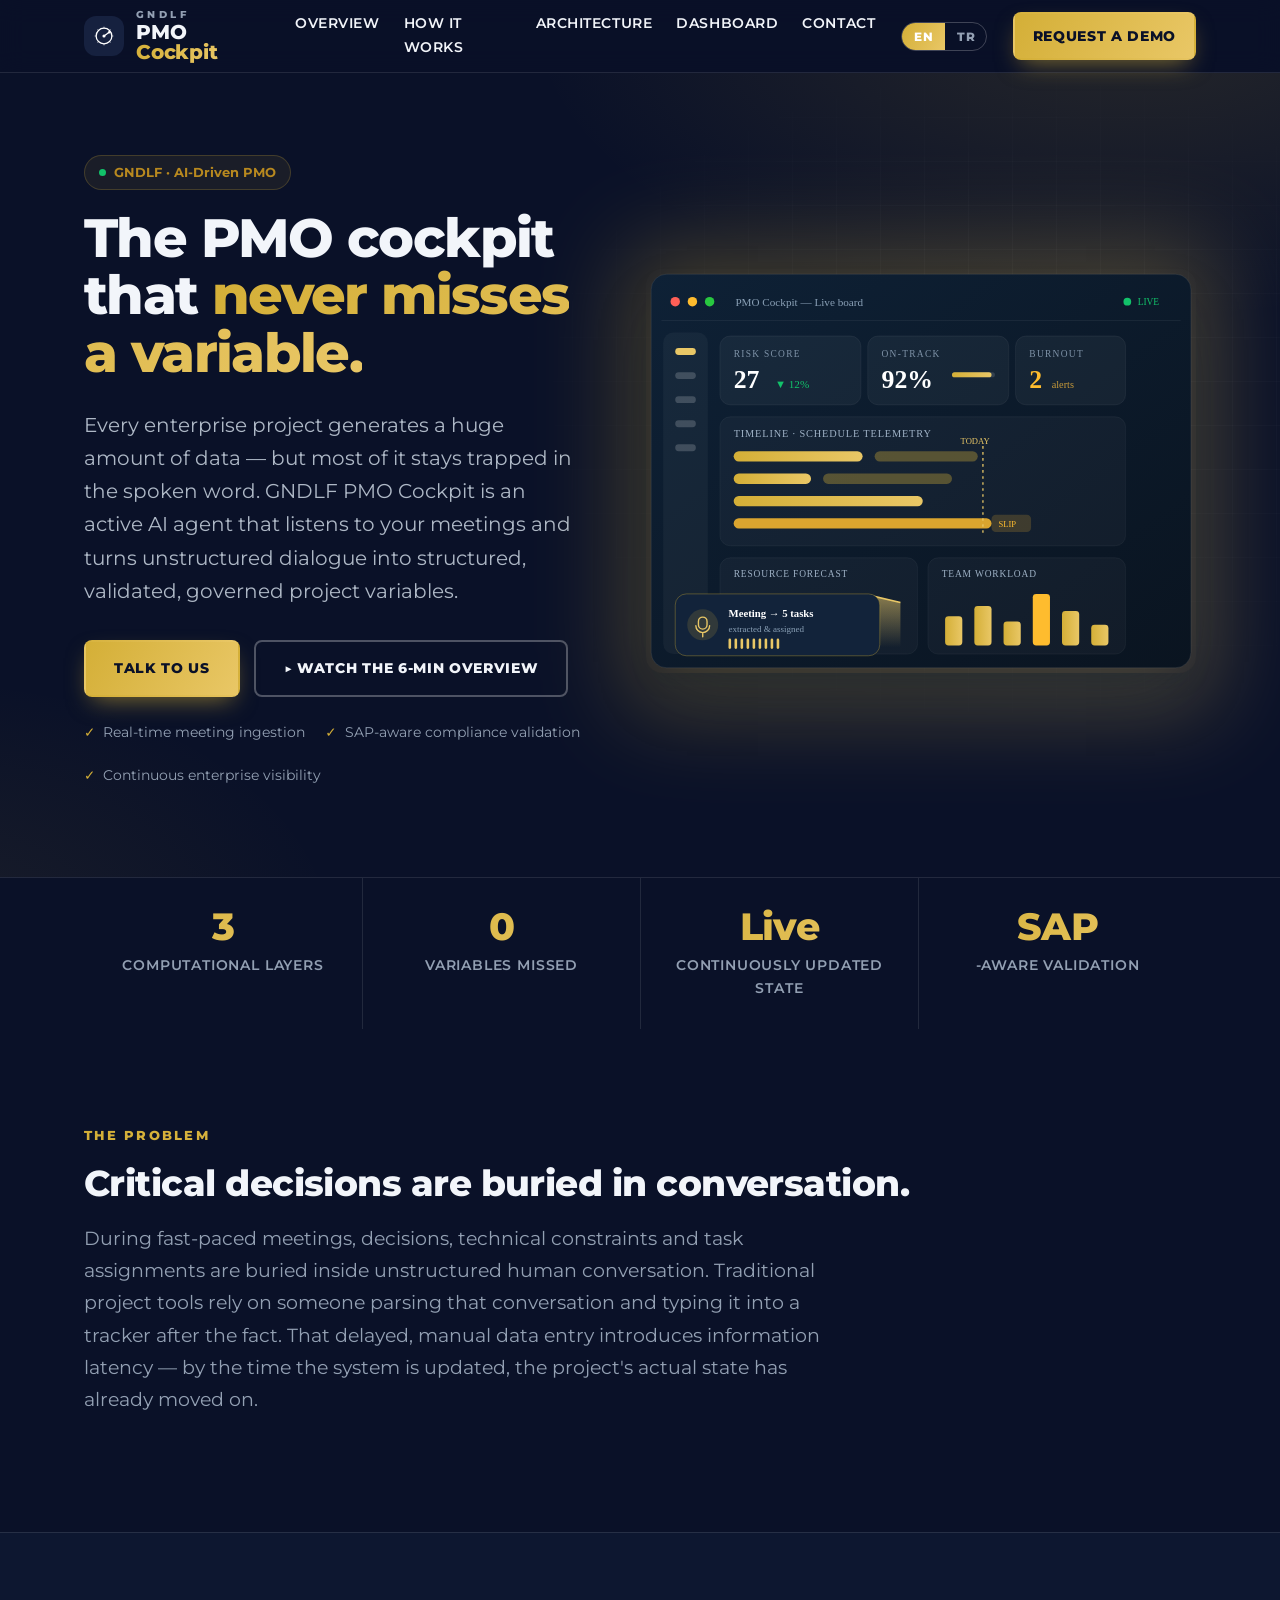
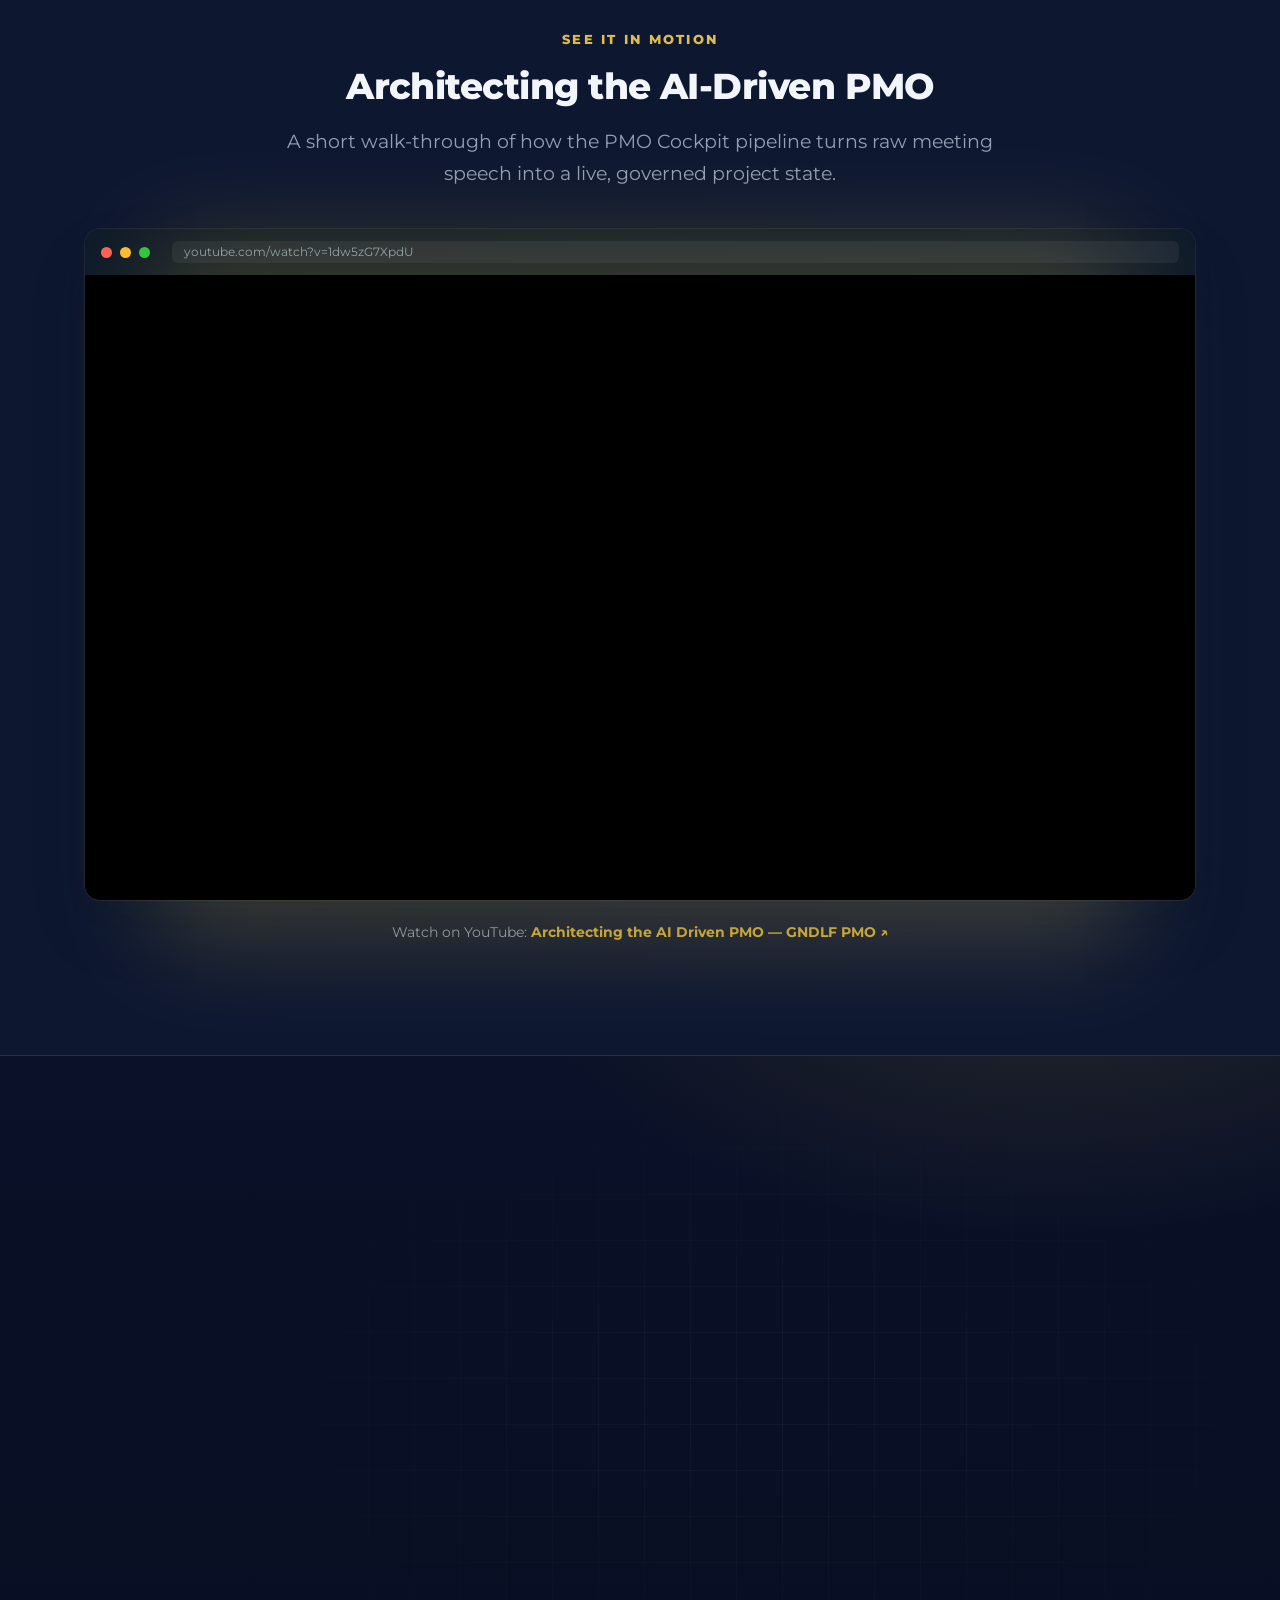
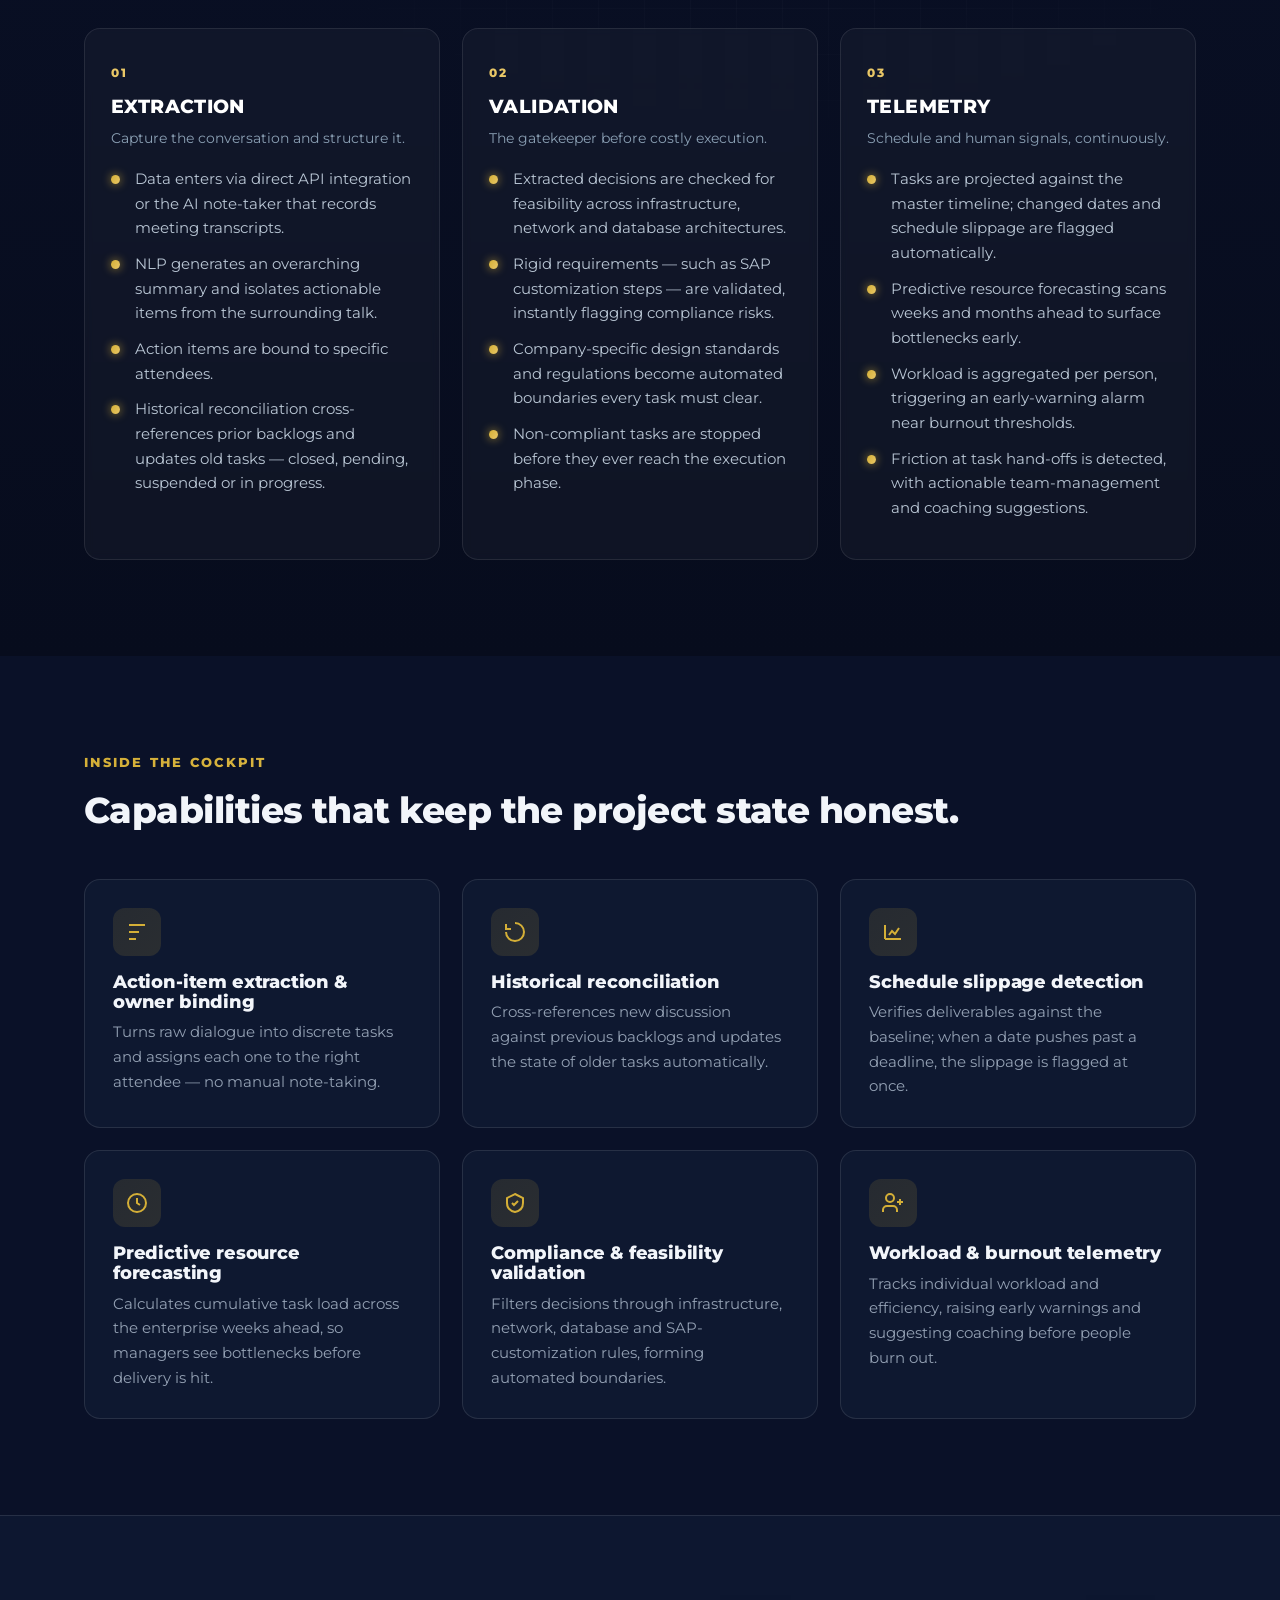
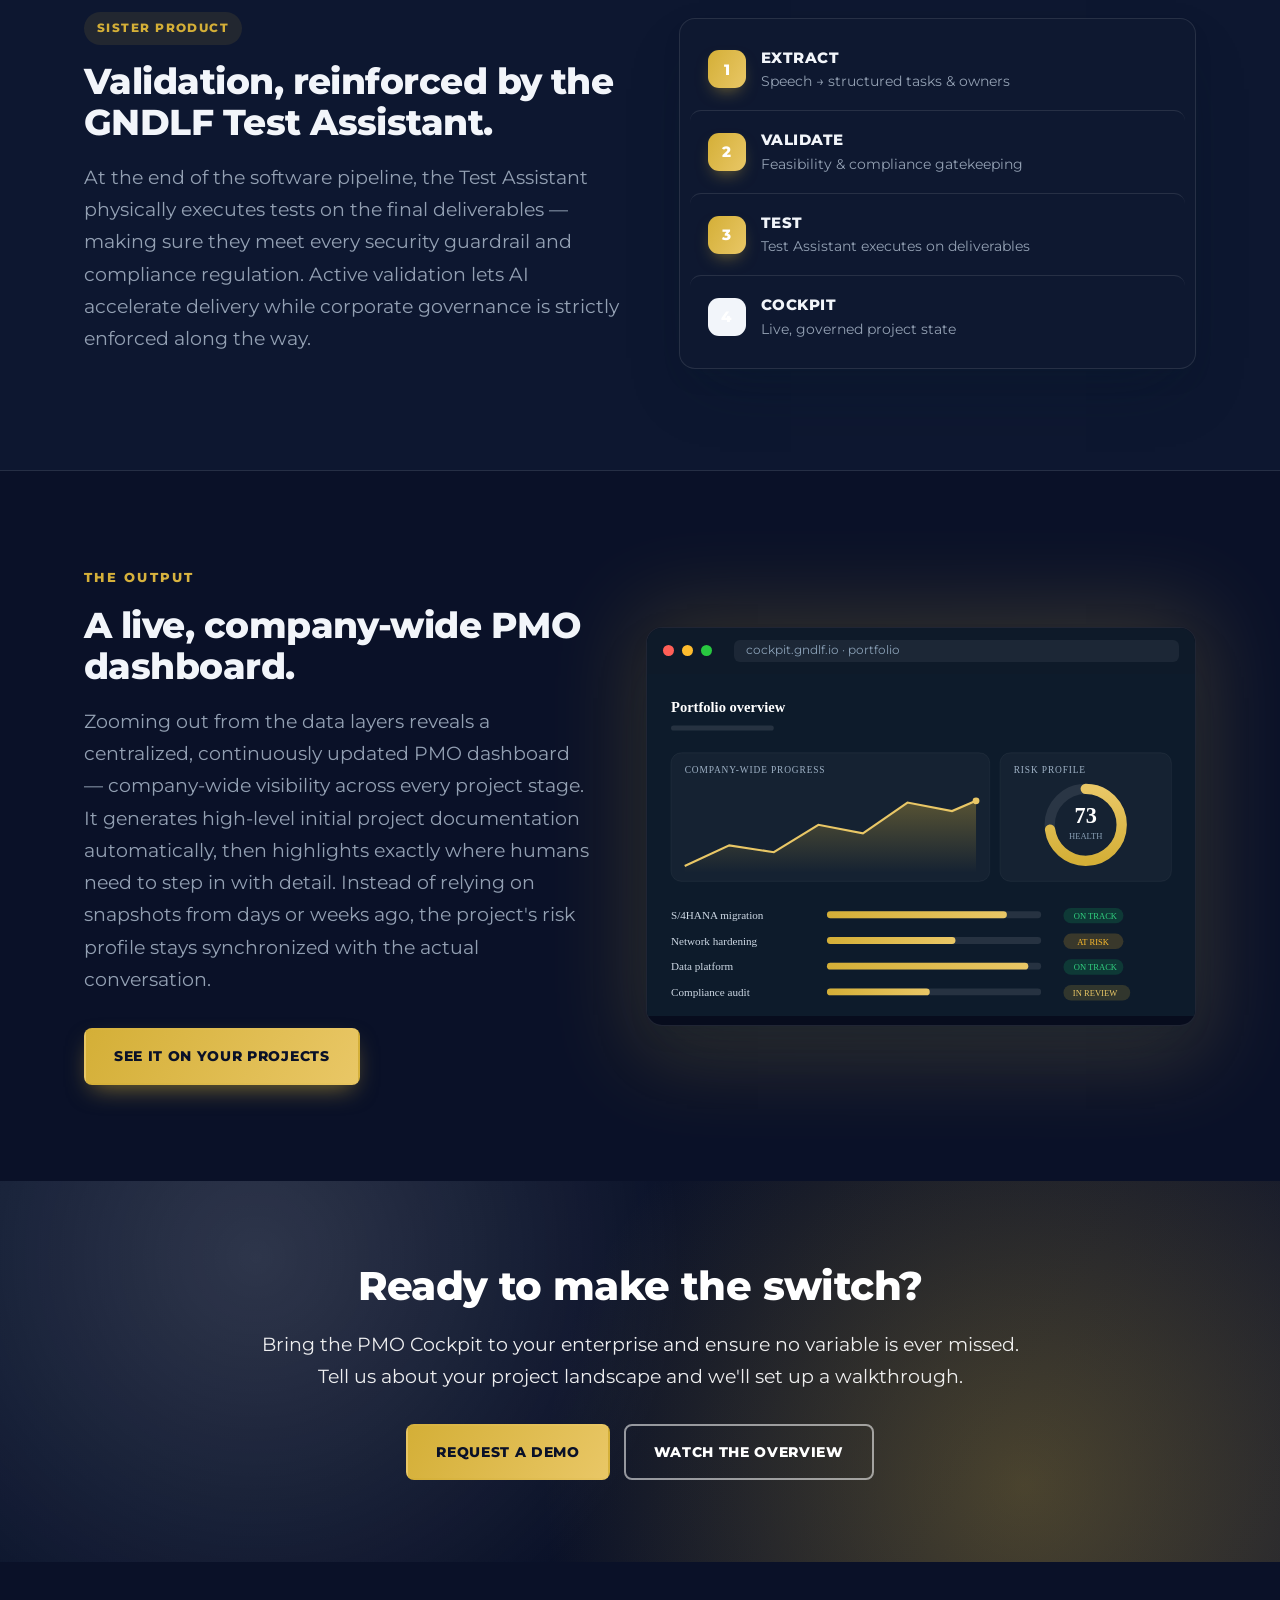
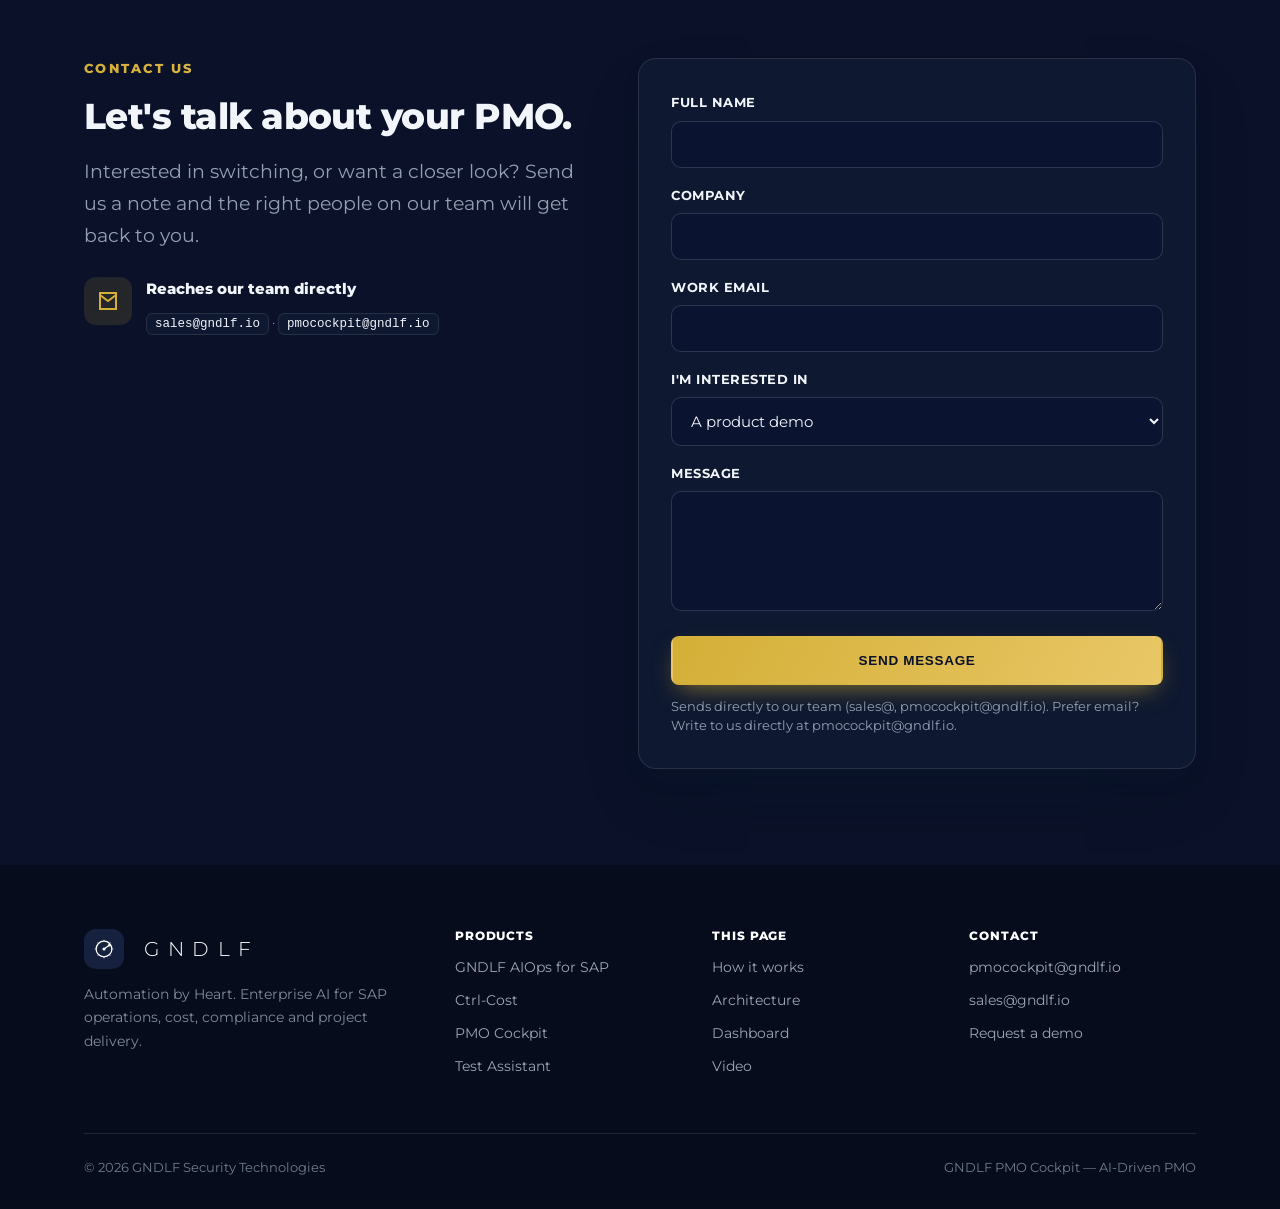
==== commit 765702f3: "PMO Cockpit sayfasına sosyal medya önizlemesi (Open Graph) eklendi Canlı pano görseli ve "The PMO co" ====
--- a/pmo-cockpit.html
+++ b/pmo-cockpit.html
@@ -5,6 +5,24 @@
 <meta name="viewport" content="width=device-width, initial-scale=1">
 <title>GNDLF PMO Cockpit — AI-Driven PMO</title>
 <meta name="description" content="GNDLF PMO Cockpit — an active AI agent that turns meeting speech into structured, validated, governed project variables. Extraction, validation and telemetry in one enterprise PMO cockpit.">
+<link rel="canonical" href="https://gndlf.technology/pmo-cockpit.html">
+
+<!-- Open Graph -->
+<meta property="og:title" content="The PMO cockpit that never misses a variable. — GNDLF PMO Cockpit">
+<meta property="og:site_name" content="GNDLF.Technology">
+<meta property="og:url" content="https://gndlf.technology/pmo-cockpit.html">
+<meta property="og:description" content="GNDLF PMO Cockpit — an active AI agent that turns meeting speech into structured, validated, governed project variables.">
+<meta property="og:type" content="website">
+<meta property="og:image" content="https://gndlf.technology/img/pmo-cockpit-preview.png">
+<meta property="og:image:width" content="1200">
+<meta property="og:image:height" content="630">
+<meta property="og:image:alt" content="GNDLF PMO Cockpit — Live board. The PMO cockpit that never misses a variable.">
+
+<!-- Twitter -->
+<meta name="twitter:card" content="summary_large_image">
+<meta name="twitter:title" content="The PMO cockpit that never misses a variable. — GNDLF PMO Cockpit">
+<meta name="twitter:description" content="GNDLF PMO Cockpit — an active AI agent that turns meeting speech into structured, validated, governed project variables.">
+<meta name="twitter:image" content="https://gndlf.technology/img/pmo-cockpit-preview.png">
 <link rel="preconnect" href="https://fonts.googleapis.com">
 <link rel="preconnect" href="https://fonts.gstatic.com" crossorigin>
 <link href="https://fonts.googleapis.com/css2?family=Montserrat:wght@300;400;600;700;800&display=swap" rel="stylesheet">
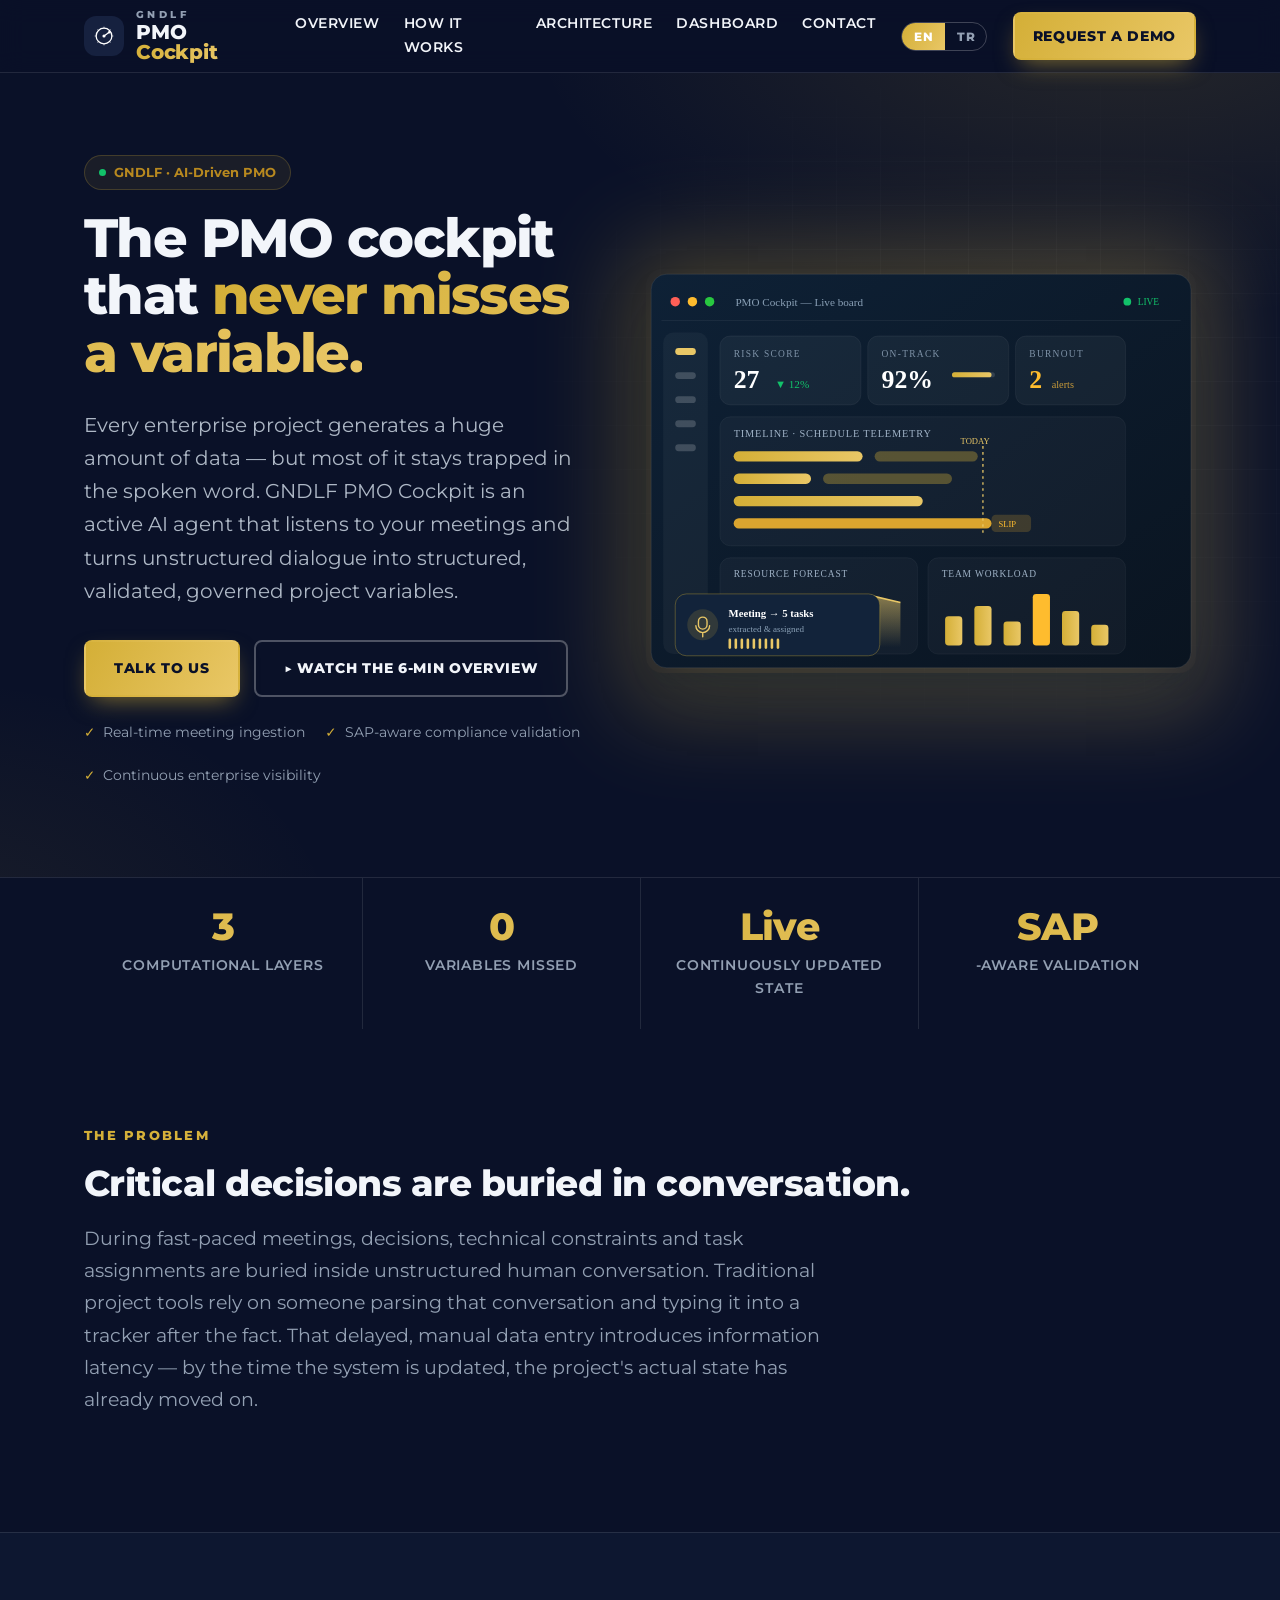
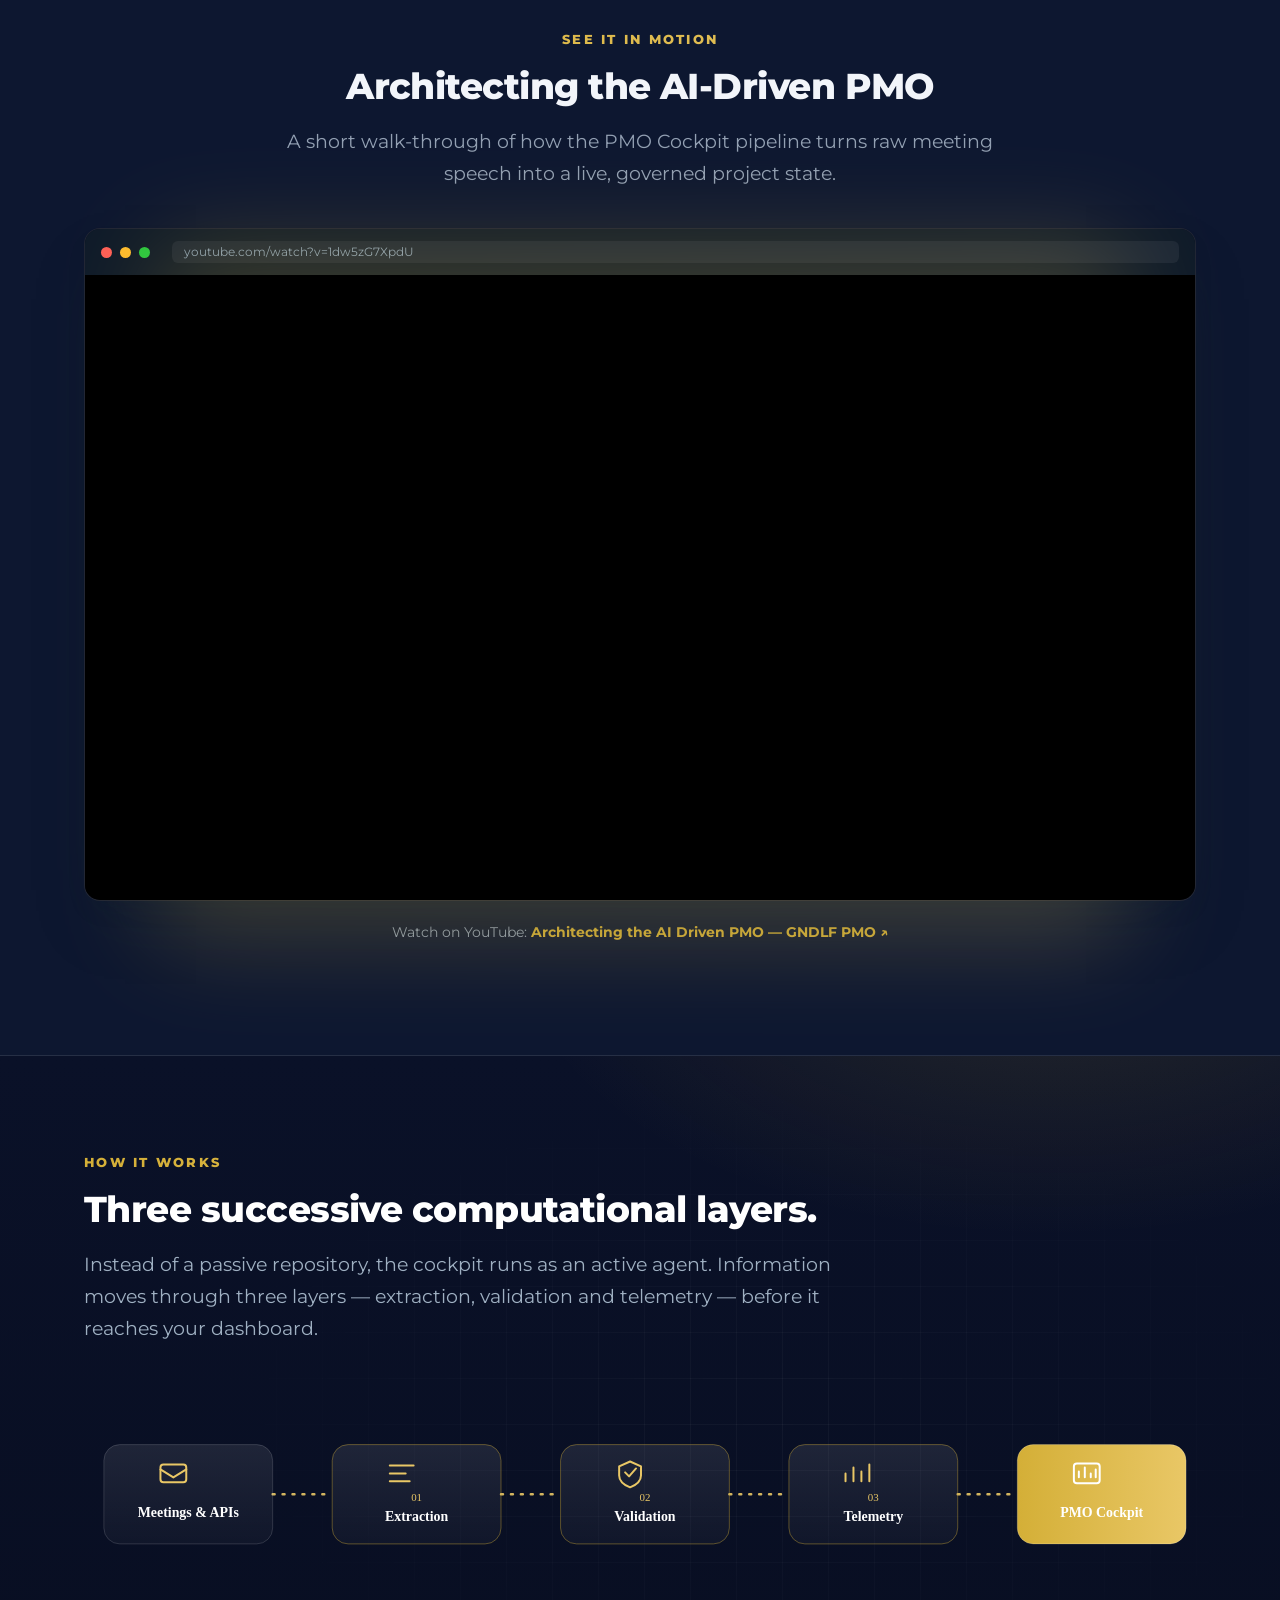
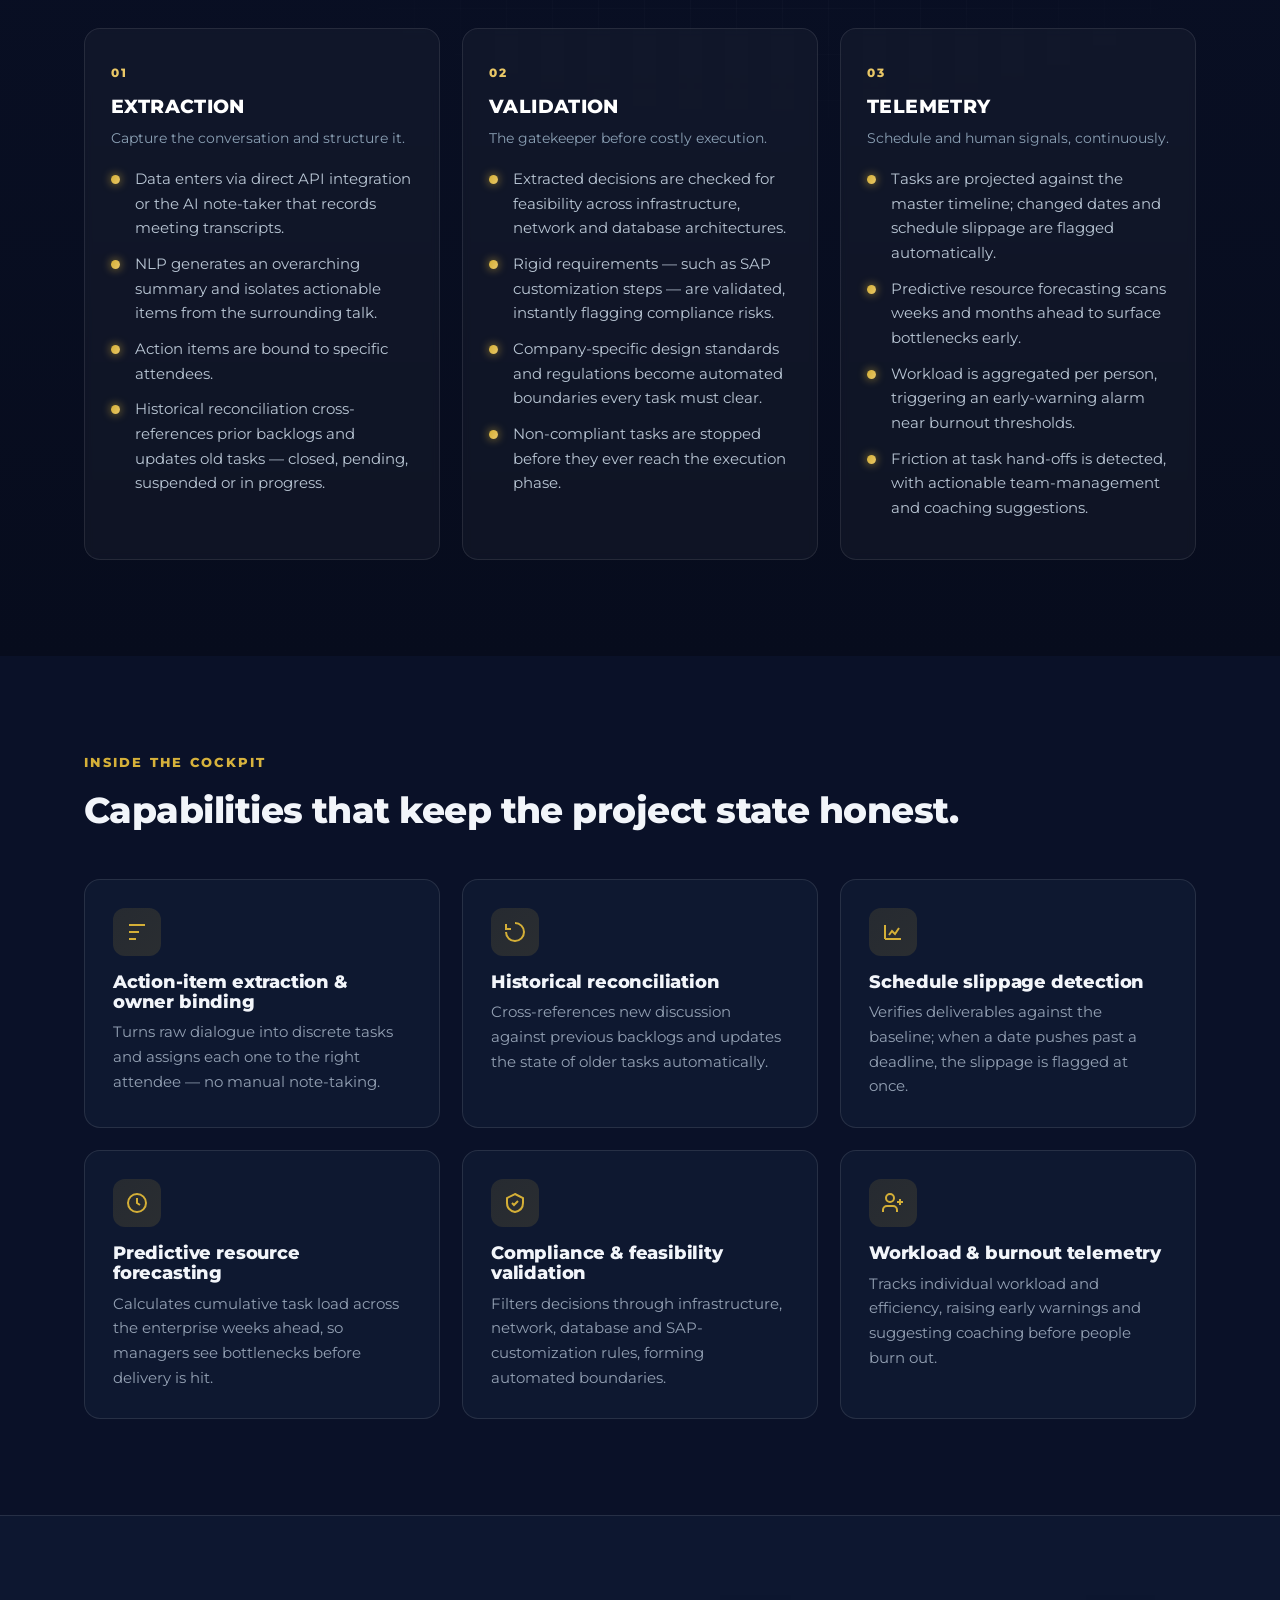
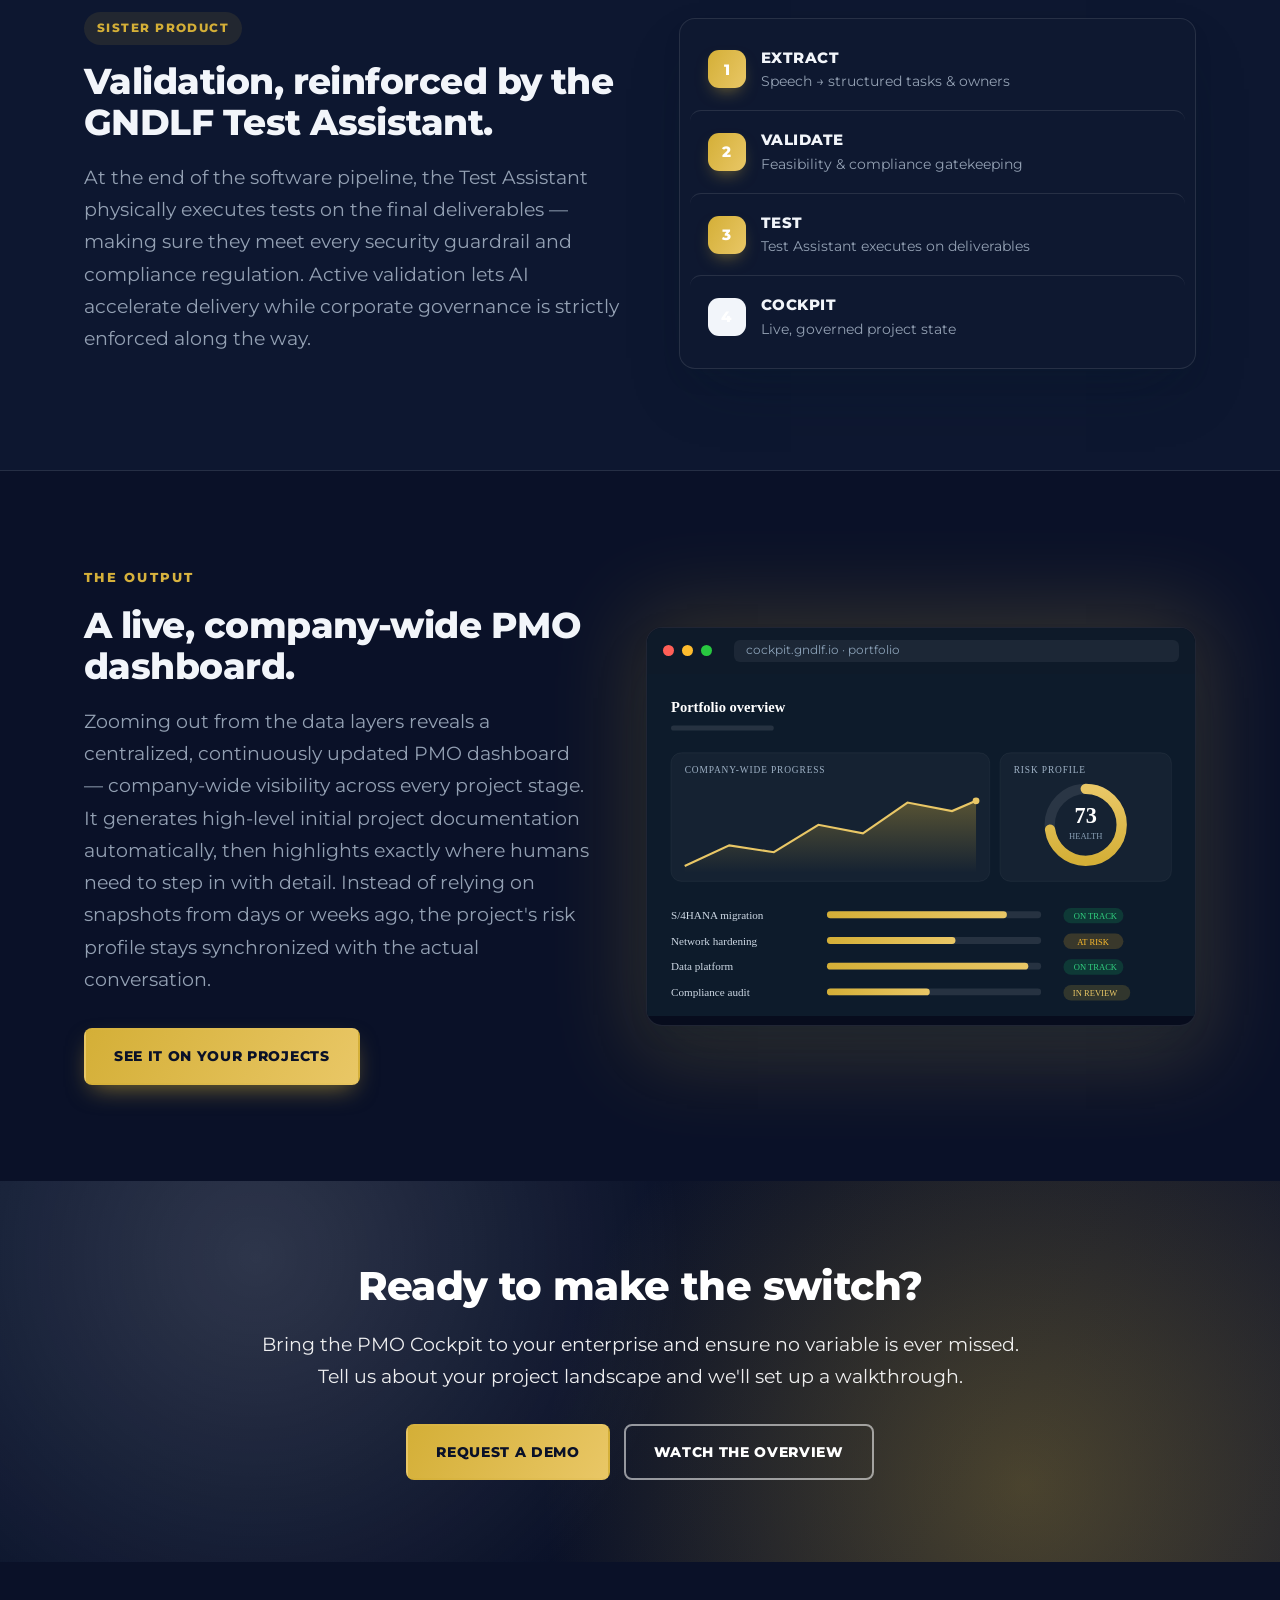
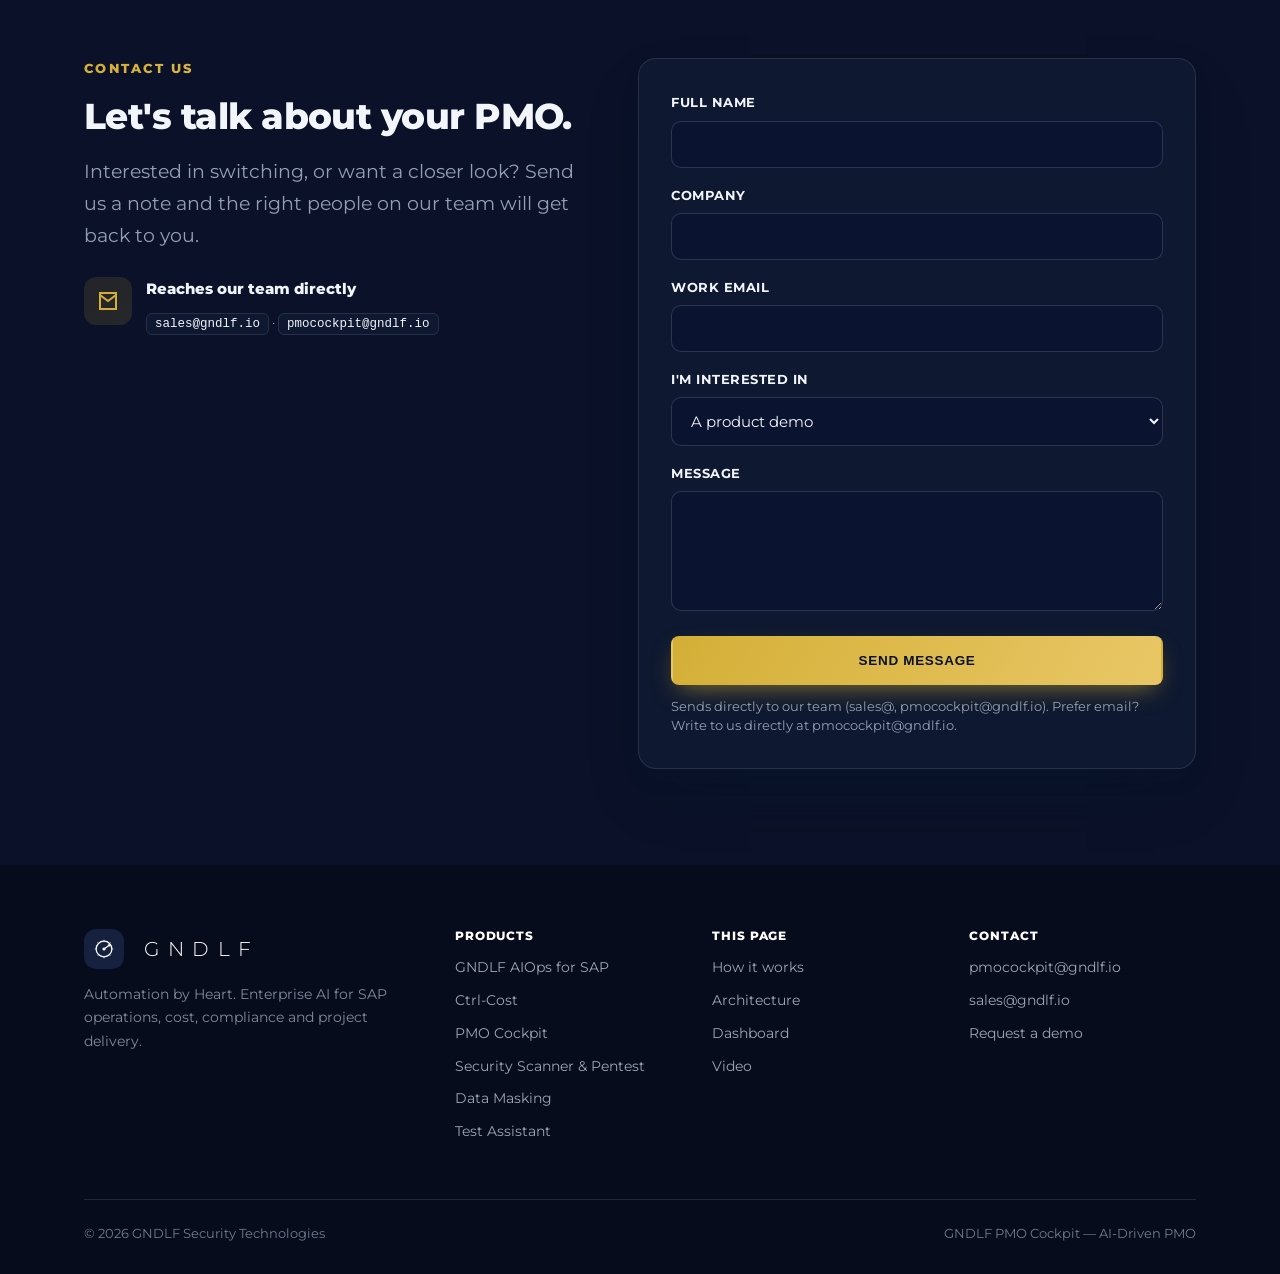
==== commit b7ecfa99: "GNDLF Data Masking ürün sayfası eklendi (EN/TR) "ESM DATA MASKING TURKCe.pdf" broşüründen esinlenile" ====
--- a/pmo-cockpit.html
+++ b/pmo-cockpit.html
@@ -833,6 +833,8 @@
         <a href="https://gndlf.io" target="_blank" rel="noopener">GNDLF AIOps for SAP</a>
         <a href="https://ctrlcost.co" target="_blank" rel="noopener">Ctrl-Cost</a>
         <a href="#overview" data-i18n="ft_pmo">PMO Cockpit</a>
+        <a href="security-scanner.html" target="_blank" rel="noopener">Security Scanner &amp; Pentest</a>
+        <a href="data-masking.html" target="_blank" rel="noopener">Data Masking</a>
         <a href="#architecture" data-i18n="ft_ta">Test Assistant</a>
       </div>
       <div>
